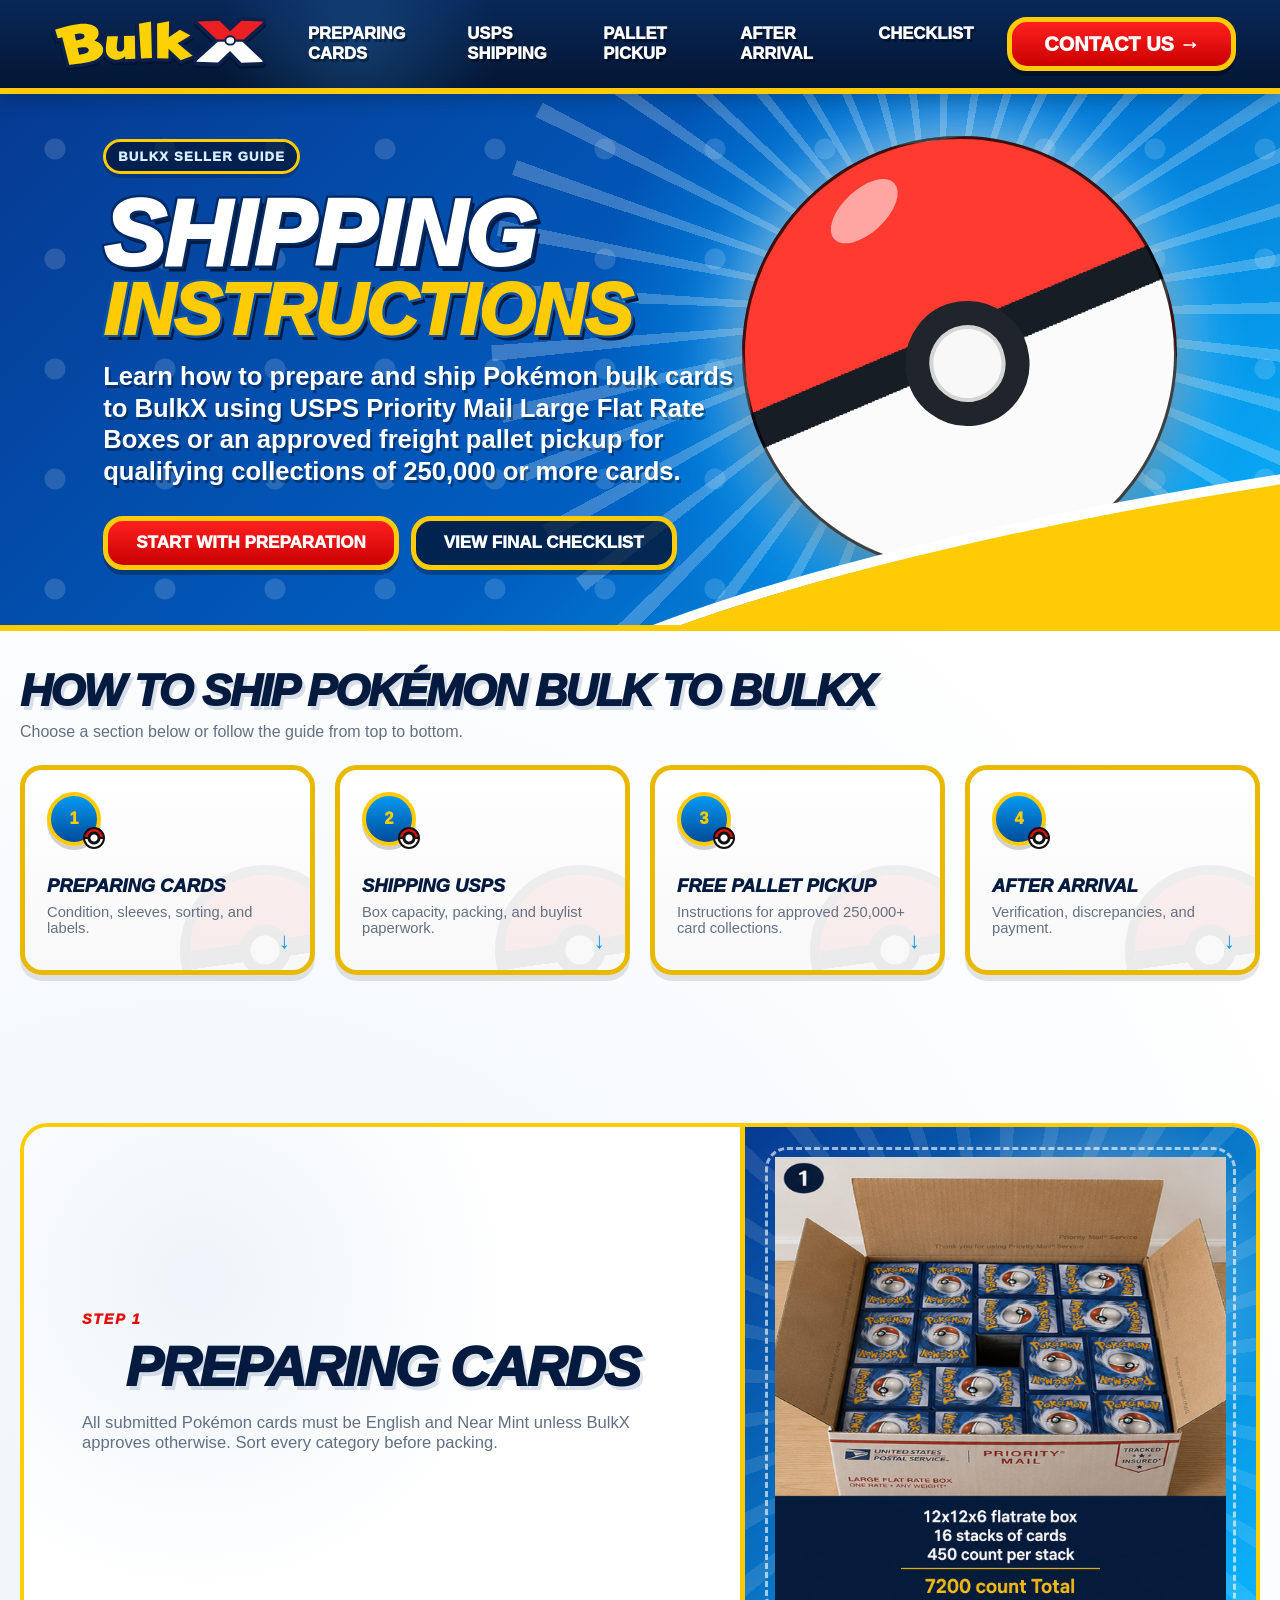
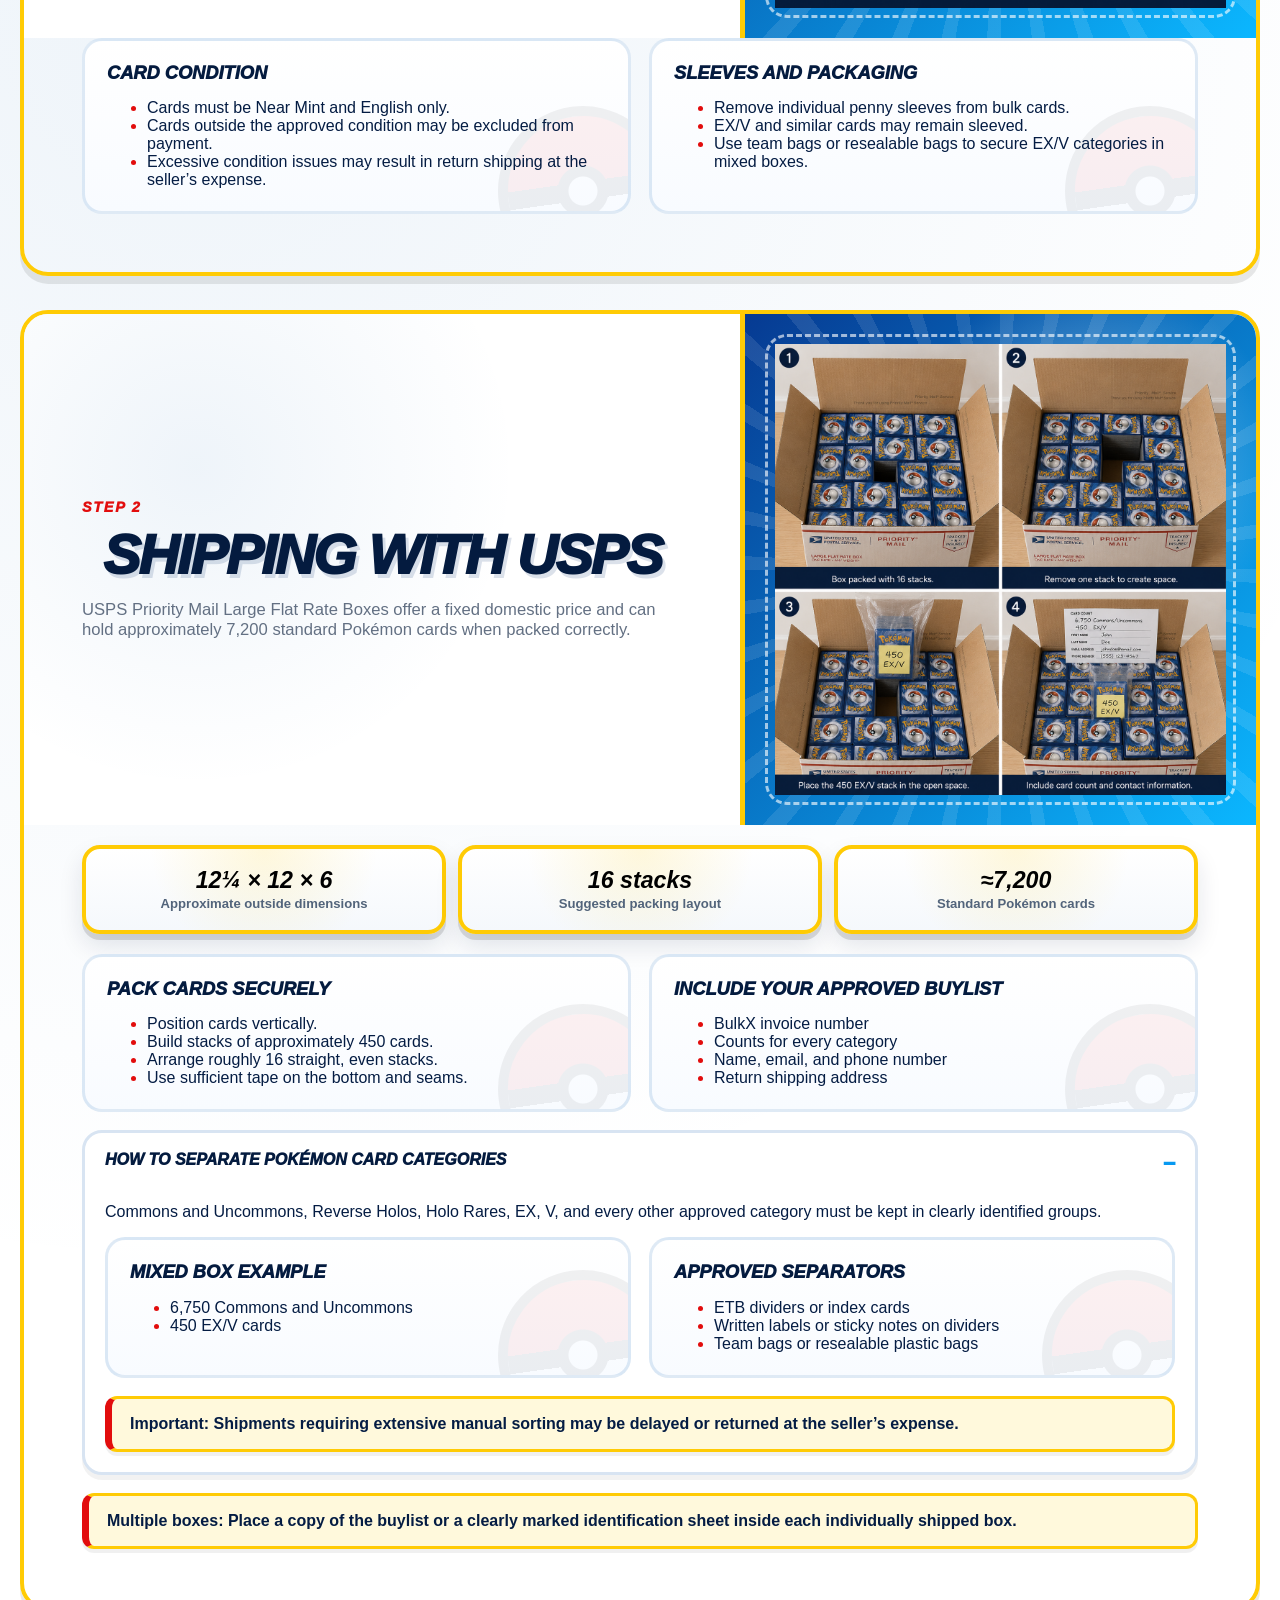
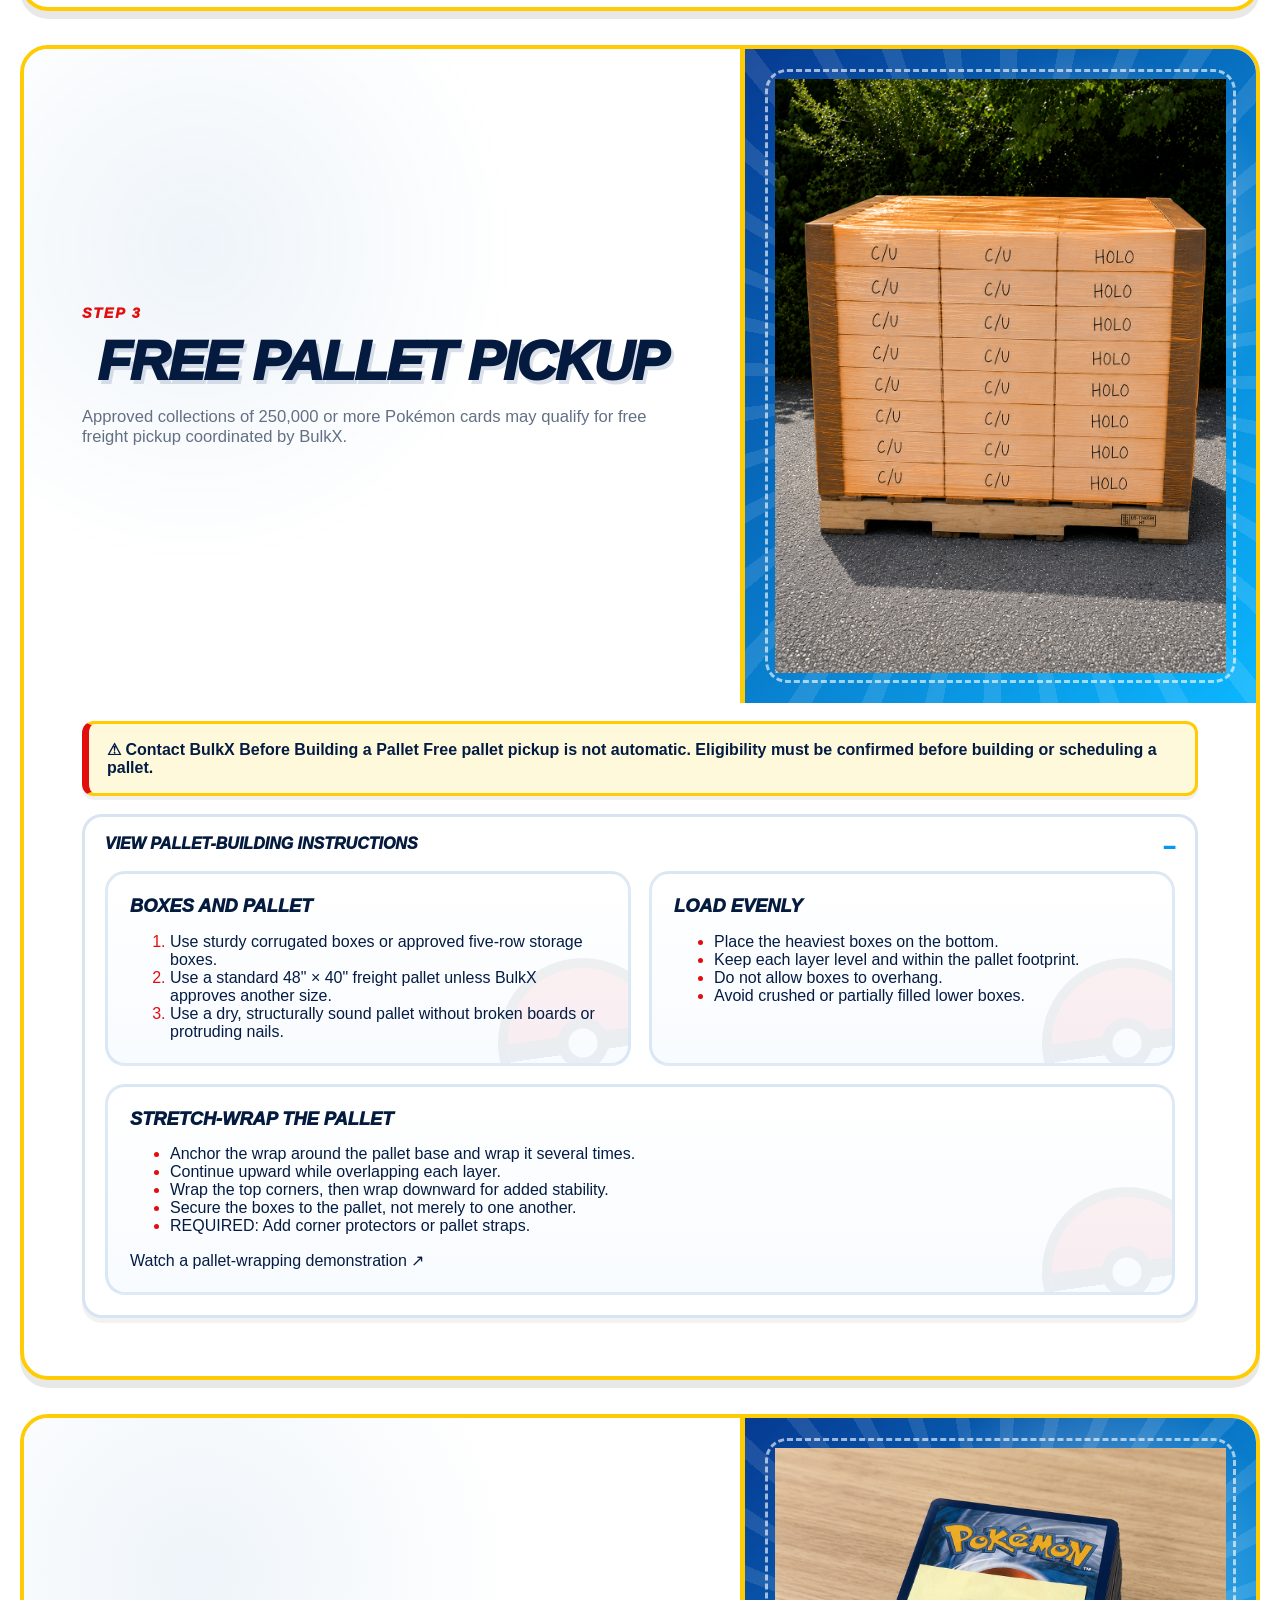
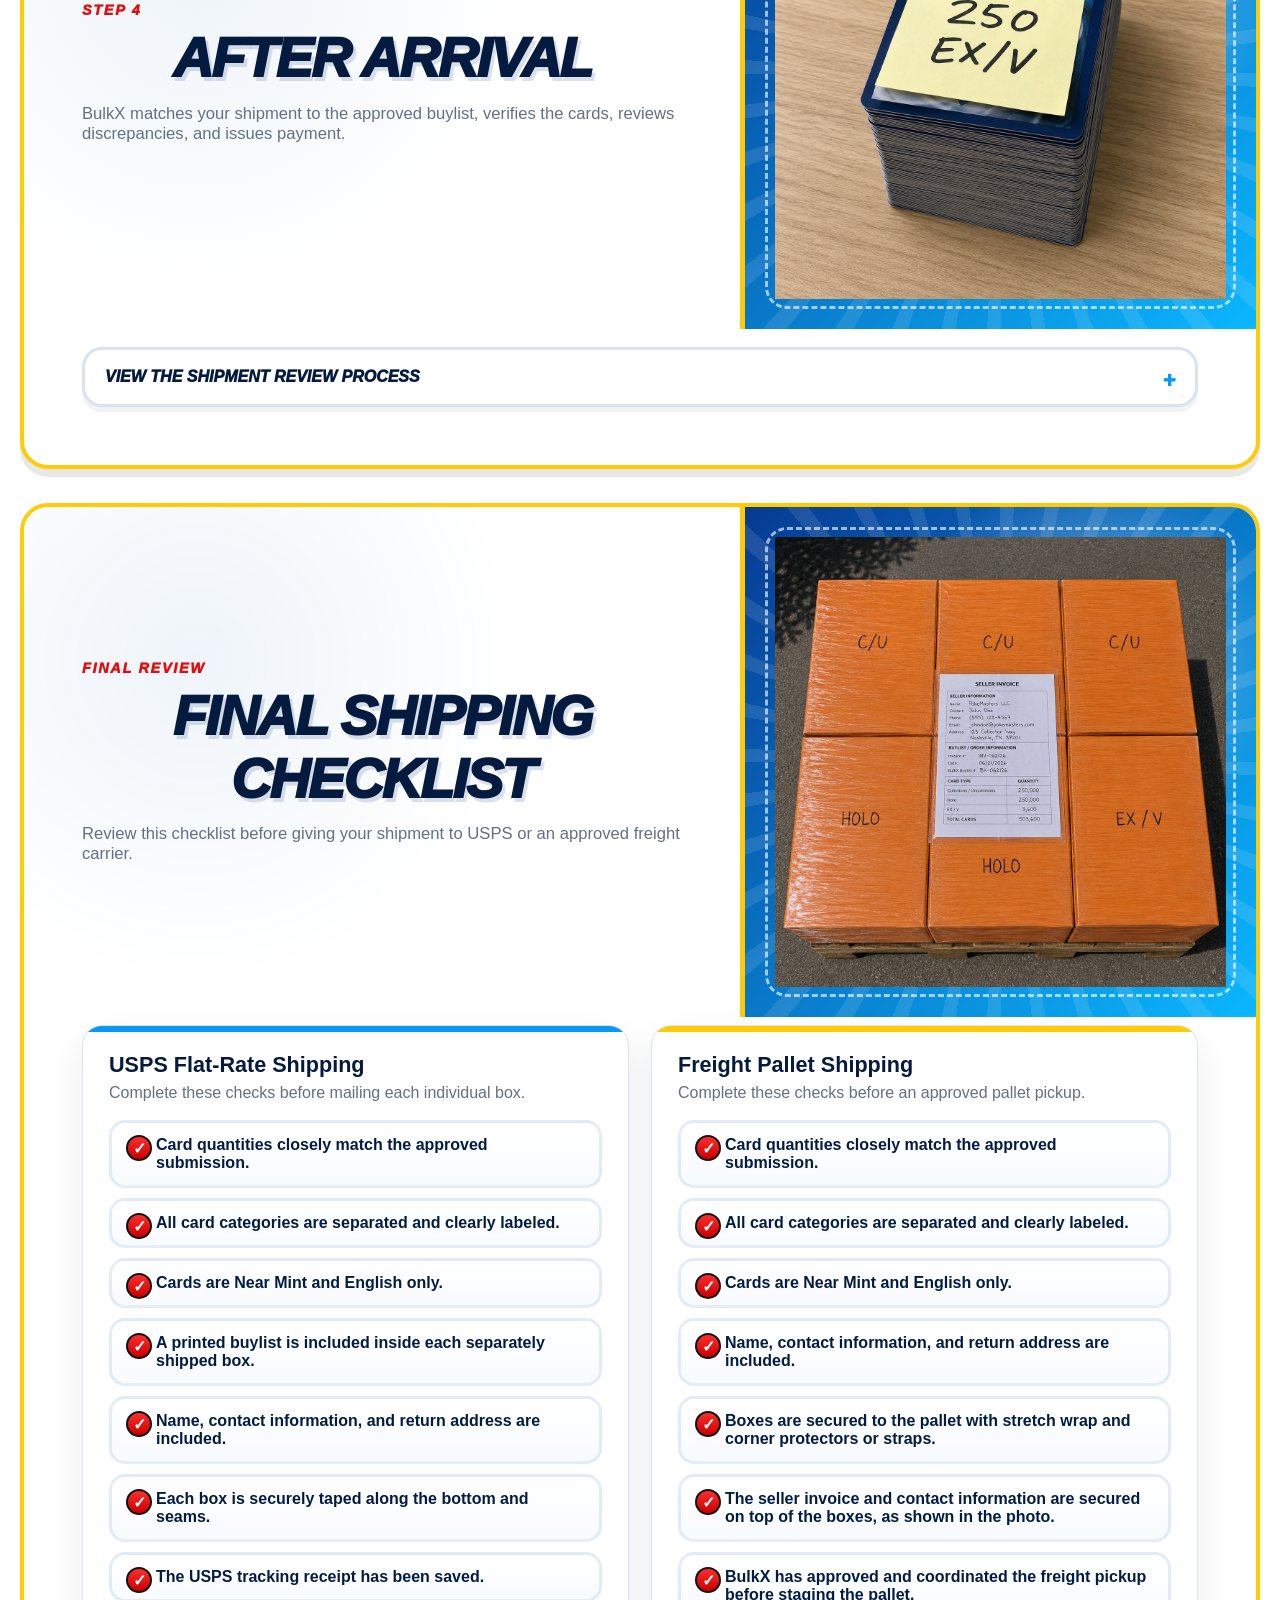
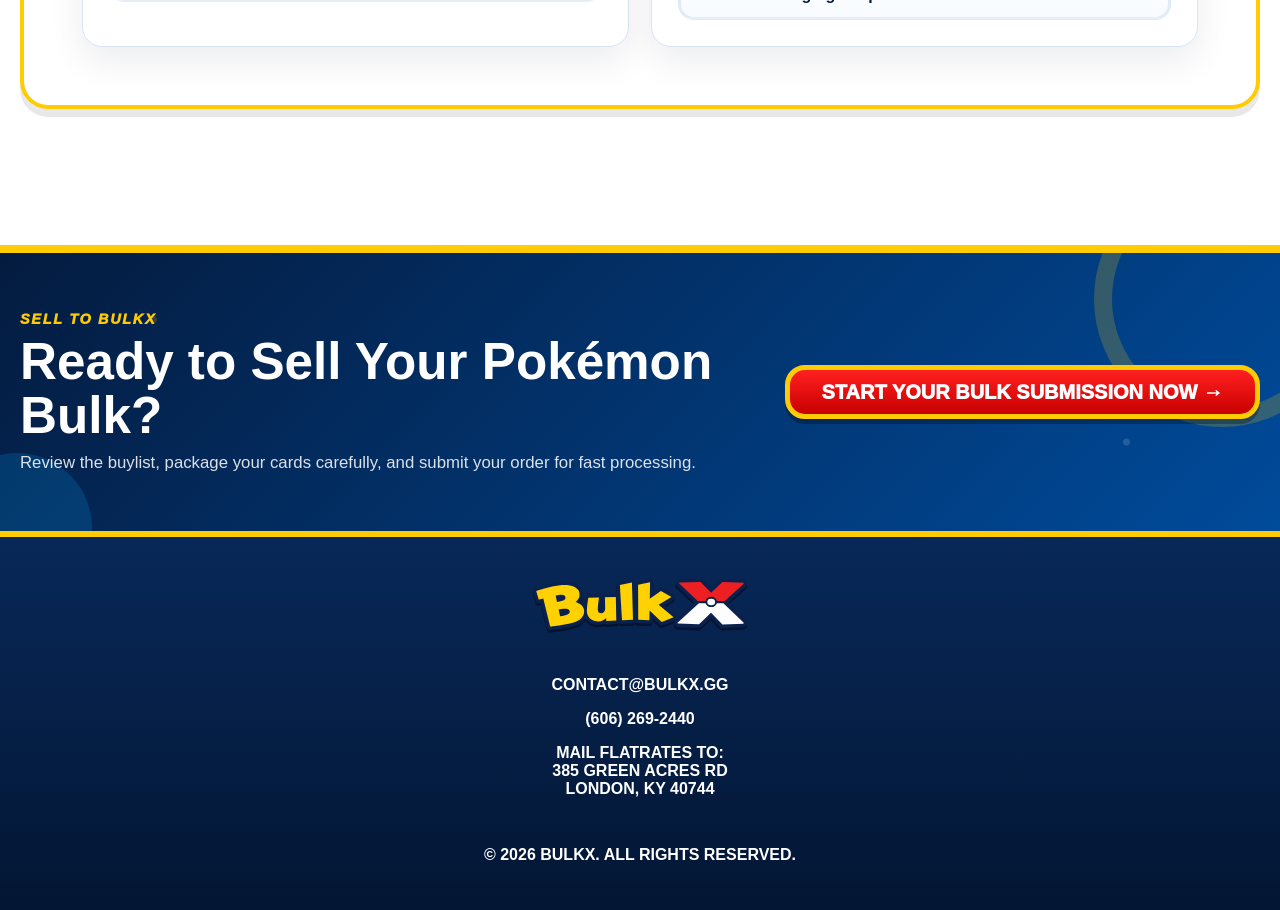
==== shipping-instructions.html @ c18839eb "google ad tag added to head of both index and shipping-instruct" ====
<!doctype html>
<html lang="en">
  <head>
    <!-- =========================================================
       BULKX - Document Setup
       ========================================================= -->
    <meta charset="utf-8" />
    <meta content="width=device-width, initial-scale=1" name="viewport" />
    <link href="https://bulkx.gg/shipping-instructions.html" rel="canonical" />
    <title>
      Shipping Pokémon Cards to BulkX | USPS &amp; Pallet Pickup Guide
    </title>
    <meta
      content="Step-by-step BulkX instructions for preparing, packing, shipping, and palletizing Pokémon bulk cards."
      name="description"
    />
    <meta property="og:type" content="website" />
    <meta property="og:site_name" content="BulkX" />
    <meta property="og:title" content="Shipping Pokémon Cards to BulkX" />
    <meta
      property="og:description"
      content="Learn how to prepare, sort, pack, ship, or palletize Pokémon bulk cards for an approved BulkX submission."
    />
    <meta
      property="og:url"
      content="https://bulkx.gg/shipping-instructions.html"
    />
    <meta
      property="og:image"
      content="https://bulkx.gg/Flatrate-Filled-example.png"
    />

    <meta name="twitter:card" content="summary_large_image" />
    <meta name="twitter:title" content="Shipping Pokémon Cards to BulkX" />
    <meta
      name="twitter:description"
      content="USPS flat-rate and freight pallet instructions for approved BulkX Pokémon bulk submissions."
    />
    <meta
      name="twitter:image"
      content="https://bulkx.gg/Flatrate-Filled-example.png"
    />
    <!-- Favicon files -->
    <link rel="icon" href="favicon.svg" type="image/svg+xml" />
    <link rel="icon" href="favicon.png" type="image/png" />
    <!-- Main stylesheet -->
    <link href="styles.css" rel="stylesheet" />
    <!-- Shipping Instructions stylesheet -->
    <link href="shipping-instructions.css" rel="stylesheet" />
    <!-- Schema -->
    <script type="application/ld+json">
      {
        "@context": "https://schema.org",
        "@graph": [
          {
            "@type": "WebSite",
            "@id": "https://bulkx.gg/#website",
            "url": "https://bulkx.gg/",
            "name": "BulkX",
            "publisher": {
              "@id": "https://bulkx.gg/#organization"
            },
            "inLanguage": "en-US"
          },
          {
            "@type": "Organization",
            "@id": "https://bulkx.gg/#organization",
            "name": "BulkX",
            "url": "https://bulkx.gg/",
            "logo": {
              "@type": "ImageObject",
              "@id": "https://bulkx.gg/#logo",
              "url": "https://bulkx.gg/BulkX-Logo.svg",
              "contentUrl": "https://bulkx.gg/BulkX-Logo.svg",
              "caption": "BulkX"
            },
            "email": "jfrost0021@gmail.com",
            "telephone": "+1-606-269-2440",
            "description": "BulkX purchases Pokémon bulk cards from collectors, game stores, online sellers, distributors, and large private collections.",
            "areaServed": [
              {
                "@type": "Country",
                "name": "United States"
              },
              {
                "@type": "Country",
                "name": "Canada"
              },
              {
                "@type": "Country",
                "name": "Mexico"
              }
            ],
            "knowsAbout": [
              "Pokémon bulk cards",
              "Pokémon card buylists",
              "Shipping Pokémon cards",
              "Pokémon card freight pickup",
              "High-volume Pokémon card purchasing"
            ]
          },
          {
            "@type": "WebPage",
            "@id": "https://bulkx.gg/shipping-instructions.html#webpage",
            "url": "https://bulkx.gg/shipping-instructions.html",
            "name": "Shipping Pokémon Cards to BulkX",
            "headline": "How to Ship Pokémon Bulk Cards to BulkX",
            "description": "Step-by-step BulkX instructions for preparing, sorting, packing, shipping, and palletizing Pokémon bulk cards.",
            "isPartOf": {
              "@id": "https://bulkx.gg/#website"
            },
            "about": {
              "@id": "https://bulkx.gg/#organization"
            },
            "publisher": {
              "@id": "https://bulkx.gg/#organization"
            },
            "mainEntity": {
              "@id": "https://bulkx.gg/shipping-instructions.html#howto"
            },
            "inLanguage": "en-US"
          },
          {
            "@type": "HowTo",
            "@id": "https://bulkx.gg/shipping-instructions.html#howto",
            "url": "https://bulkx.gg/shipping-instructions.html",
            "name": "How to Ship Pokémon Bulk Cards to BulkX",
            "description": "Prepare, separate, package, and ship Pokémon bulk cards to BulkX using USPS or an approved freight pallet pickup.",
            "inLanguage": "en-US",
            "publisher": {
              "@id": "https://bulkx.gg/#organization"
            },
            "supply": [
              {
                "@type": "HowToSupply",
                "name": "Sturdy shipping box or USPS Priority Mail Large Flat Rate Box"
              },
              {
                "@type": "HowToSupply",
                "name": "ETB dividers, index cards, or written category labels"
              },
              {
                "@type": "HowToSupply",
                "name": "Team bags or resealable plastic bags"
              },
              {
                "@type": "HowToSupply",
                "name": "Packing tape"
              },
              {
                "@type": "HowToSupply",
                "name": "Printed approved BulkX buylist"
              }
            ],
            "tool": [
              {
                "@type": "HowToTool",
                "name": "Packing tape dispenser"
              }
            ],
            "step": [
              {
                "@type": "HowToStep",
                "@id": "https://bulkx.gg/shipping-instructions.html#checklist-step",
                "url": "https://bulkx.gg/shipping-instructions.html#checklist",
                "position": 5,
                "name": "Complete the final shipping checklist",
                "text": "Before shipping, confirm that quantities match the approved submission, all card categories are separated and labeled, and cards meet the condition and language requirements. For USPS flat-rate shipping, include a printed buylist and seller contact information inside each box, tape every box securely, and save the tracking receipt. For freight pallet shipping, secure the boxes with stretch wrap and corner protectors or straps, attach the seller invoice and contact information to the top of the shipment, and confirm that BulkX has coordinated the pickup."
              },
              {
                "@type": "HowToStep",
                "@id": "https://bulkx.gg/shipping-instructions.html#usps-step",
                "url": "https://bulkx.gg/shipping-instructions.html#usps",
                "position": 2,
                "name": "Pack and ship standard orders",
                "text": "Pack cards vertically in straight, secure stacks. A USPS Priority Mail Large Flat Rate Box can hold approximately 7,200 standard Pokémon cards when packed correctly. Tape the bottom and seams securely and include the approved buylist, invoice number, category counts, seller name, email, phone number, and return address."
              },
              {
                "@type": "HowToStep",
                "@id": "https://bulkx.gg/shipping-instructions.html#pallet-step",
                "url": "https://bulkx.gg/shipping-instructions.html#pallet",
                "position": 3,
                "name": "Prepare an approved freight pallet",
                "text": "Contact BulkX before preparing a freight shipment. Approved collections of 250,000 or more cards may qualify for free pallet pickup. Use sturdy boxes and a sound 48-inch by 40-inch freight pallet, place heavier boxes on the bottom, avoid overhang, and stretch-wrap the shipment securely to the pallet."
              },
              {
                "@type": "HowToStep",
                "@id": "https://bulkx.gg/shipping-instructions.html#arrival-step",
                "url": "https://bulkx.gg/shipping-instructions.html#arrival",
                "position": 4,
                "name": "Shipment verification and payment",
                "text": "After delivery, BulkX matches the shipment to the approved buylist, inspects the cards, verifies card condition, quantities, and categories, reviews significant discrepancies, and issues payment using the approved payment method."
              }
            ]
          }
        ]
      }
    </script>
    <!-- Google tag (gtag.js) -->
<script async src="https://www.googletagmanager.com/gtag/js?id=AW-18342979331"></script>
<script>
  window.dataLayer = window.dataLayer || [];
  function gtag(){dataLayer.push(arguments);}
  gtag('js', new Date());

  gtag('config', 'AW-18342979331');
</script>
  </head>
  <body class="shipping-page">
    <!-- =========================================================
       Header / Navigation
       ========================================================= -->
    <header class="nav">
      <a aria-label="BulkX Home" class="brand" href="/">
        <img alt="BulkX" class="brand-logo" src="BulkX-Logo.svg" />
      </a>
      <nav aria-label="Shipping navigation" class="nav-links">
        <a href="#preparing"> Preparing Cards </a>
        <a href="#usps"> USPS Shipping </a>
        <a href="#pallet"> Pallet Pickup </a>
        <a href="#arrival"> After Arrival </a>
        <a href="#checklist"> Checklist </a>
      </nav>
      <a class="quote-btn" href="https://bulkx.gg/#quote"> Contact Us → </a>
    </header>
    <main>
      <!-- =========================================================
         Hero Section
         ========================================================= -->
      <section class="hero">
        <!-- Decorative background layers -->
        <div aria-hidden="true" class="hero-pattern"></div>
        <div aria-hidden="true" class="hero-rays"></div>
        <!-- Decorative hero Pokéball -->
        <div aria-hidden="true" class="pokeball">
          <div class="pokeball-button"></div>
          <div class="pokeball-shine"></div>
        </div>
        <div aria-hidden="true" class="yellow-swoosh"></div>
        <!-- Hero copy -->
        <div class="shell">
          <div class="eyebrow">BulkX Seller Guide</div>
          <h1>
            <span class="hero-white"> Shipping </span>
            <span> Instructions </span>
          </h1>
          <p>
            Learn how to prepare and ship Pokémon bulk cards to BulkX using USPS
            Priority Mail Large Flat Rate Boxes or an approved freight pallet
            pickup for qualifying collections of 250,000 or more cards.
          </p>
          <div class="hero-actions">
            <a class="button button-primary" href="#preparing">
              Start with preparation
            </a>
            <a class="button button-secondary" href="#checklist">
              View final checklist
            </a>
          </div>
        </div>
      </section>
      <nav aria-label="Shipping guide sections" class="jump shell">
        <h2>How to Ship Pokémon Bulk to BulkX</h2>
        <p>Choose a section below or follow the guide from top to bottom.</p>
        <div class="jump-grid">
          <a class="jump-card" href="#preparing">
            <span class="jump-number">
              <i> </i>
              1
            </span>
            <h3>Preparing Cards</h3>
            <p>Condition, sleeves, sorting, and labels.</p>
            <span class="jump-arrow"> ↓ </span>
          </a>
          <a class="jump-card" href="#usps">
            <span class="jump-number">
              <i> </i>
              2
            </span>
            <h3>Shipping USPS</h3>
            <p>Box capacity, packing, and buylist paperwork.</p>
            <span class="jump-arrow"> ↓ </span>
          </a>
          <a class="jump-card" href="#pallet">
            <span class="jump-number">
              <i> </i>
              3
            </span>
            <h3>Free Pallet Pickup</h3>
            <p>Instructions for approved 250,000+ card collections.</p>
            <span class="jump-arrow"> ↓ </span>
          </a>
          <a class="jump-card" href="#arrival">
            <span class="jump-number">
              <i> </i>
              4
            </span>
            <h3>After Arrival</h3>
            <p>Verification, discrepancies, and payment.</p>
            <span class="jump-arrow"> ↓ </span>
          </a>
        </div>
      </nav>
      <div class="shell">
        <section class="section" id="preparing">
          <div class="section-head">
            <div class="section-copy">
              <div class="kicker">Step 1</div>
              <h2>Preparing Cards</h2>
              <p class="section-lead">
                All submitted Pokémon cards must be English and Near Mint unless
                BulkX approves otherwise. Sort every category before packing.
              </p>
            </div>
            <div class="photo">
              <img
                alt="Properly Packed Flat-Rate Box. Open USPS Priority Mail Large Flat Rate Box packed with approximately 7,200 Pokémon cards in vertical stacks."
                class="section-photo"
                src="Flatrate-Filled-example.png"
              />
            </div>
          </div>
          <div class="content">
            <div class="content-grid">
              <article class="info-card">
                <h3>Card Condition</h3>
                <ul>
                  <li>Cards must be Near Mint and English only.</li>
                  <li>
                    Cards outside the approved condition may be excluded from
                    payment.
                  </li>
                  <li>
                    Excessive condition issues may result in return shipping at
                    the seller’s expense.
                  </li>
                </ul>
              </article>
              <article class="info-card">
                <h3>Sleeves and Packaging</h3>
                <ul>
                  <li>Remove individual penny sleeves from bulk cards.</li>
                  <li>EX/V and similar cards may remain sleeved.</li>
                  <li>
                    Use team bags or resealable bags to secure EX/V categories
                    in mixed boxes.
                  </li>
                </ul>
              </article>
            </div>
          </div>
        </section>
        <section class="section" id="usps">
          <div class="section-head">
            <div class="section-copy">
              <div class="kicker">Step 2</div>
              <h2>Shipping with USPS</h2>
              <p class="section-lead">
                USPS Priority Mail Large Flat Rate Boxes offer a fixed domestic
                price and can hold approximately 7,200 standard Pokémon cards
                when packed correctly.
              </p>
            </div>
            <div class="photo">
              <img
                alt="Pokémon Commons, Reverse Holos, Holo Rares, and EX/V cards separated and labeled before shipping to BulkX."
                class="section-photo"
                src="flatrate-example-extra-category.png"
              />
            </div>
          </div>
          <div class="content">
            <div class="stat-row">
              <div class="stat">
                <b> 12¼ × 12 × 6 </b>
                <span> Approximate outside dimensions </span>
              </div>
              <div class="stat">
                <b> 16 stacks </b>
                <span> Suggested packing layout </span>
              </div>
              <div class="stat">
                <b> ≈7,200 </b>
                <span> Standard Pokémon cards </span>
              </div>
            </div>
            <div class="content-grid">
              <article class="info-card">
                <h3>Pack Cards Securely</h3>
                <ul>
                  <li>Position cards vertically.</li>
                  <li>Build stacks of approximately 450 cards.</li>
                  <li>Arrange roughly 16 straight, even stacks.</li>
                  <li>Use sufficient tape on the bottom and seams.</li>
                </ul>
              </article>
              <article class="info-card">
                <h3>Include Your Approved Buylist</h3>
                <ul>
                  <li>BulkX invoice number</li>
                  <li>Counts for every category</li>
                  <li>Name, email, and phone number</li>
                  <li>Return shipping address</li>
                </ul>
              </article>
            </div>
            <details open="">
              <summary>How to separate Pokémon card categories</summary>
              <div class="details-body">
                <p>
                  Commons and Uncommons, Reverse Holos, Holo Rares, EX, V, and
                  every other approved category must be kept in clearly
                  identified groups.
                </p>
                <div class="content-grid">
                  <div class="info-card">
                    <h3>Mixed Box Example</h3>
                    <ul>
                      <li>6,750 Commons and Uncommons</li>
                      <li>450 EX/V cards</li>
                    </ul>
                  </div>
                  <div class="info-card">
                    <h3>Approved Separators</h3>
                    <ul>
                      <li>ETB dividers or index cards</li>
                      <li>Written labels or sticky notes on dividers</li>
                      <li>Team bags or resealable plastic bags</li>
                    </ul>
                  </div>
                </div>
                <div class="note">
                  <strong> Important: </strong>
                  Shipments requiring extensive manual sorting may be delayed or
                  returned at the seller’s expense.
                </div>
              </div>
            </details>
            <div class="note">
              <strong> Multiple boxes: </strong>
              Place a copy of the buylist or a clearly marked identification
              sheet inside each individually shipped box.
            </div>
          </div>
        </section>
        <section class="section" id="pallet">
          <div class="section-head">
            <div class="section-copy">
              <div class="kicker">Step 3</div>
              <h2>Free Pallet Pickup</h2>
              <p class="section-lead">
                Approved collections of 250,000 or more Pokémon cards may
                qualify for free freight pickup coordinated by BulkX.
              </p>
            </div>
            <div class="photo">
              <img
                alt="Properly stretch-wrapped freight pallet containing labeled boxes of Pokémon bulk cards for BulkX pickup."
                class="section-photo"
                src="5-row-pallet.png"
              />
            </div>
          </div>
          <div class="content">
            <div class="note">
              <strong> ⚠ Contact BulkX Before Building a Pallet </strong>
              Free pallet pickup is not automatic. Eligibility must be confirmed
              before building or scheduling a pallet.
            </div>
            <details open="">
              <summary>View pallet-building instructions</summary>
              <div class="details-body">
                <div class="content-grid">
                  <article class="info-card">
                    <h3>Boxes and Pallet</h3>
                    <ol>
                      <li>
                        Use sturdy corrugated boxes or approved five-row storage
                        boxes.
                      </li>
                      <li>
                        Use a standard 48" × 40" freight pallet unless BulkX
                        approves another size.
                      </li>
                      <li>
                        Use a dry, structurally sound pallet without broken
                        boards or protruding nails.
                      </li>
                    </ol>
                  </article>
                  <article class="info-card">
                    <h3>Load Evenly</h3>
                    <ul>
                      <li>Place the heaviest boxes on the bottom.</li>
                      <li>
                        Keep each layer level and within the pallet footprint.
                      </li>
                      <li>Do not allow boxes to overhang.</li>
                      <li>Avoid crushed or partially filled lower boxes.</li>
                    </ul>
                  </article>
                </div>
                <article class="info-card spaced-card">
                  <h3>Stretch-Wrap the Pallet</h3>
                  <ul>
                    <li>
                      Anchor the wrap around the pallet base and wrap it several
                      times.
                    </li>
                    <li>Continue upward while overlapping each layer.</li>
                    <li>
                      Wrap the top corners, then wrap downward for added
                      stability.
                    </li>
                    <li>
                      Secure the boxes to the pallet, not merely to one another.
                    </li>
                    <li>REQUIRED: Add corner protectors or pallet straps.</li>
                  </ul>
                  <p>
                    <a
                      href="https://www.youtube.com/watch?v=uu9Hz1aPxF8"
                      rel="noopener"
                      target="_blank"
                    >
                      Watch a pallet-wrapping demonstration ↗
                    </a>
                  </p>
                </article>
              </div>
            </details>
          </div>
        </section>
        <section class="section" id="arrival">
          <div class="section-head">
            <div class="section-copy">
              <div class="kicker">Step 4</div>
              <h2>After Arrival</h2>
              <p class="section-lead">
                BulkX matches your shipment to the approved buylist, verifies
                the cards, reviews discrepancies, and issues payment.
              </p>
            </div>
            <div class="photo">
              <img
                alt="BulkX inspecting and verifying a shipment of sorted Pokémon bulk cards before payment."
                class="section-photo"
                src="Pokemon-Bulk-Stack.png"
              />
            </div>
          </div>
          <div class="content">
            <details>
              <summary>View the Shipment Review Process</summary>

              <div class="details-body">
                <ol class="checklist">
                  <li>BulkX confirms that the shipment was delivered.</li>
                  <li>
                    The package is matched to the seller’s approved buylist.
                  </li>
                  <li>The shipment is opened and inspected.</li>
                  <li>
                    Card conditions, quantities, and categories are verified.
                  </li>
                  <li>
                    The verified submission is compared with the approved
                    buylist.
                  </li>
                  <li>Any significant discrepancies are reviewed.</li>
                  <li>
                    Payment is issued using the seller’s approved payment
                    method.
                  </li>
                </ol>

                <div class="note">
                  Processing time may vary based on shipment size, card
                  organization, and the number of submissions being reviewed.
                </div>
              </div>
            </details>
          </div>
        </section>
        <section class="section" id="checklist">
          <div class="section-head">
            <div class="section-copy">
              <div class="kicker">Final Review</div>
              <h2>Final Shipping Checklist</h2>
              <p class="section-lead">
                Review this checklist before giving your shipment to USPS or an
                approved freight carrier.
              </p>
            </div>
            <div class="photo">
              <img
                alt="Securely wrapped shipping box prepared for a Pokémon bulk shipment to BulkX with invoice attached."
                class="section-photo"
                src="top-5-row-pallet.png"
              />
            </div>
          </div>
          <div class="content">
            <div class="shipping-checklist-groups">
              <article class="shipping-checklist-card flat-rate">
                <h3>USPS Flat-Rate Shipping</h3>
                <p>Complete these checks before mailing each individual box.</p>
                <ul class="checklist">
                  <li>
                    Card quantities closely match the approved submission.
                  </li>
                  <li>
                    All card categories are separated and clearly labeled.
                  </li>
                  <li>Cards are Near Mint and English only.</li>
                  <li>
                    A printed buylist is included inside each separately shipped
                    box.
                  </li>
                  <li>
                    Name, contact information, and return address are included.
                  </li>
                  <li>
                    Each box is securely taped along the bottom and seams.
                  </li>
                  <li>The USPS tracking receipt has been saved.</li>
                </ul>
              </article>
              <article class="shipping-checklist-card pallet">
                <h3>Freight Pallet Shipping</h3>
                <p>Complete these checks before an approved pallet pickup.</p>
                <ul class="checklist">
                  <li>
                    Card quantities closely match the approved submission.
                  </li>
                  <li>
                    All card categories are separated and clearly labeled.
                  </li>
                  <li>Cards are Near Mint and English only.</li>
                  <li>
                    Name, contact information, and return address are included.
                  </li>
                  <li>
                    Boxes are secured to the pallet with stretch wrap and corner
                    protectors or straps.
                  </li>
                  <li>
                    The seller invoice and contact information are secured on
                    top of the boxes, as shown in the photo.
                  </li>
                  <li>
                    BulkX has approved and coordinated the freight pickup before
                    staging the pallet.
                  </li>
                </ul>
              </article>
            </div>
          </div>
        </section>
      </div>
      <!-- =========================================================
         Submission Call to Action
         ========================================================= -->
      <section
        aria-labelledby="submission-cta-title"
        class="submission-cta-wrap"
      >
        <div class="submission-cta shell">
          <div class="submission-cta-copy">
            <div class="kicker">Sell to BulkX</div>
            <h2 id="submission-cta-title">Ready to Sell Your Pokémon Bulk?</h2>
            <p>
              Review the buylist, package your cards carefully, and submit your
              order for fast processing.
            </p>
          </div>
          <a class="quote-btn" href="https://bulkx.gg/#quote">
            Start Your Bulk Submission Now →
          </a>
        </div>
      </section>
    </main>
    <!-- =========================================================
             Footer
             ========================================================= -->
        <footer>
          <a class="brand" href="/" aria-label="BulkX Home">
            <img
              src="BulkX-Logo.svg"
              alt="BulkX"
              class="brand-logo"
            >
          </a>

          <div class="footer-contact">
            <p>
              <a href="mailto:contact@bulkx.gg">contact@bulkx.gg</a>
            </p>

            <p>
              <a href="tel:+16062692440">(606) 269-2440</a>
            </p>

            <p>
              Mail Flatrates To:<br>
              385 Green Acres Rd<br>
              London, KY 40744
            </p>
          </div>

          <p>© 2026 BulkX. All rights reserved.</p>
        </footer>
  </body>
</html>
---- styles.css ----
:root {
  /* Brand palette */
  --navy: #041b3f;
  --navy-dark: #020b1e;
  --blue: #0799f1;
  --deep-blue: #004b9b;
  --yellow: #ffcb05;
  --red: #e20d0d;
  --white: #ffffff;

  /* Text and UI colors */
  --ink: #041c43;
  --muted: #637083;
  --card-border: #e8b900;

  /* Typography */
  --font: Arial, Helvetica, sans-serif;
}

/* =========================
Base / Reset
========================= */

* {
  box-sizing: border-box;
}

html {
  scroll-behavior: smooth;
}

body {
  margin: 0;
  font-family: var(--font);
  color: var(--ink);
  background:
  radial-gradient(circle at 15% 22%, rgba(42,117,187,.08), transparent 22%),
  #ffffff;
}

a {
  color: inherit;
  text-decoration: none;
}

/* =========================
Reusable Buttons
========================= */

.quote-btn,
.outline-btn {
  display: inline-flex;
  align-items: center;
  justify-content: center;
  min-height: 54px;
  padding: 0 32px;
  border-radius: 20px;
  text-transform: uppercase;
  font-weight: 950;
  font-size: 20px;
  color: white;
  border: 5px solid var(--yellow);
  box-shadow: 0 5px 0 rgba(0,0,0,.28);
}

.quote-btn {
  background: linear-gradient(180deg, #ff2020, #c90000);
}

.outline-btn {
  background: rgba(2,14,38,.7);
}

/* =========================
Header / Navigation
========================= */

.nav {
  position: sticky;
  top: 0;
  z-index: 50;
  min-height: 94px;
  display: flex;
  align-items: center;
  gap: 34px;
  padding: 0 3.4vw;
  color: white;
  background:
  radial-gradient(circle at 28% 50%, rgba(42,117,187,.35), transparent 15%),
  linear-gradient(180deg, #082859, #031633);
  border-bottom: 6px solid var(--yellow);
  box-shadow: 0 4px 18px rgba(0,0,0,.22);
}

.brand {
  display: inline-flex;
  align-items: center;
  flex-shrink: 0;
  text-decoration: none;
}

.brand-logo {
  display: block;
  width: clamp(175px, 18vw, 245px);
  height: auto;
}

.nav-links {
  flex: 1;
  display: flex;
  justify-content: center;
  gap: clamp(20px, 3.2vw, 54px);
  text-transform: uppercase;
  font-weight: 950;
  font-size: clamp(13px, 1.3vw, 19px);
}

.nav-links a {
  text-shadow: 2px 3px 0 rgba(0,0,0,.35);
}

/* =========================
Hero Section
========================= */

.hero {
  position: relative;
  min-height: 460px;
  overflow: hidden;
  display: flex;
  align-items: center;
  padding: 45px 6.5vw 55px;
  color: white;
  background:
  radial-gradient(circle at 74% 48%, rgba(255,255,255,.75), rgba(0,168,255,.55) 18%, transparent 36%),
  linear-gradient(135deg, #063a92 0%, #005ec1 54%, #0bb7ff 100%);
  border-bottom: 6px solid var(--yellow);
}

.hero-pattern {
  position: absolute;
  inset: 0;
  opacity: .16;
  background-image:
  radial-gradient(circle, rgba(255,255,255,.9) 0 10px, transparent 11px),
  linear-gradient(rgba(255,255,255,.18) 1px, transparent 1px);
  background-size: 110px 110px, 100% 100%;
}

.hero-rays {
  position: absolute;
  width: 900px;
  height: 900px;
  right: -110px;
  top: -230px;
  opacity: .28;
  background:
  repeating-conic-gradient(from 0deg, rgba(255,255,255,.8) 0deg 2deg, transparent 2deg 8deg);
  border-radius: 50%;
}

.hero-content {
  position: relative;
  z-index: 4;
  max-width: 760px;
}

.hero-logo {
  margin: 0;
  display: flex;
  align-items: center;
}

.hero-logo-img {
  display: block;
  width: min(680px, 92vw);
  height: auto;
}

.hero h2 {
  margin: 25px 0 10px;
  color: var(--yellow);
  text-transform: uppercase;
  font-size: clamp(31px, 4vw, 50px);
  font-style: italic;
  line-height: .95;
  font-weight: 950;
  text-shadow: 4px 5px 0 rgba(0,0,0,.45);
}

.hero p {
  margin: 0;
  max-width: 620px;
  font-size: clamp(20px, 2.1vw, 29px);
  line-height: 1.2;
  font-weight: 850;
  text-shadow: 2px 3px 0 rgba(0,0,0,.35);
}

.hero-actions {
  margin-top: 26px;
  display: flex;
  gap: 28px;
  flex-wrap: wrap;
}

/* Hero Poké Ball decoration */
.pokeball {
  position: absolute;
  z-index: 2;
  width: clamp(300px, 34vw, 520px);
  aspect-ratio: 1;
  right: 8vw;
  top: 42px;
  border-radius: 50%;
  background:
  linear-gradient(155deg, rgba(255,255,255,.9) 0 8%, transparent 9%),
  linear-gradient(165deg, #ff3a31 0 45%, #171d24 45% 52%, #fbfbfb 52% 100%);
  border: 3px solid rgba(0,0,0,.75);
  box-shadow:
  0 20px 45px rgba(0,0,0,.28),
  0 0 70px rgba(255,255,255,.75);
  transform: rotate(-8deg);
}

.pokeball::after {
  display: none;
}

.pokeball-band {
  width: 102%;
  left: -1%;
  height: 13%;
  border-radius: 40px;
}

.pokeball-button {
  position: absolute;
  width: 29%;
  aspect-ratio: 1;
  top: 38%;
  left: 37%;
  border-radius: 50%;
  background: #f8f8f8;
  border: 24px solid #20252b;
  box-shadow: inset 0 0 0 4px #d5d5d5;
}

.pokeball-shine {
  position: absolute;
  width: 19%;
  height: 10%;
  left: 23%;
  top: 9%;
  border-radius: 50%;
  background: rgba(255,255,255,.55);
  transform: rotate(-35deg);
}

.yellow-swoosh {
  position: absolute;
  z-index: 3;
  right: -8vw;
  bottom: -58px;
  width: 70vw;
  height: 150px;
  background: var(--yellow);
  border-radius: 100% 0 0 0;
  transform: rotate(-8deg);
  box-shadow: 0 -10px 0 white;
}

/* =========================
Shared Section Titles
========================= */

.section-title {
  display: flex;
  justify-content: center;
  align-items: center;
  gap: 18px;
  margin-bottom: 14px;
}

.section-ball {
  width: 42px;
  height: 42px;
  object-fit: contain;
  flex-shrink: 0;
}

.section-title span {
  color: var(--yellow);
  font-size: 42px;
  font-weight: 950;
}

.section-title h3,
.payments h3,
.quote h3 {
  margin: 0;
  color: var(--ink);
  text-transform: uppercase;
  font-size: clamp(34px, 4.5vw, 58px);
  line-height: 1;
  font-style: italic;
  font-weight: 950;
  letter-spacing: -1px;
  text-shadow: 3px 4px 0 rgba(0,45,105,.18);
}

/* =========================
Buylist Section
========================= */

.buylist {
  position: relative;
  z-index: 5;
  padding: 22px 4vw 12px;
  background: white;
}

.buy-grid {
  display: grid;
  grid-template-columns: repeat(4, 1fr);
  gap: 20px;
  max-width: 1460px;
  margin: 0 auto;
}

.buy-card {
  position: relative;
  min-height: 210px;
  display: grid;
  grid-template-columns: 44% 56%;
  align-items: center;
  padding: 20px 22px;
  overflow: hidden;
  border: 5px solid var(--card-border);
  border-radius: 22px;
  background: linear-gradient(180deg, #ffffff 0%, #f8f8f8 100%);
  box-shadow: 0 6px 0 rgba(0,0,0,.10);
}

/* Faint Poké Ball watermark on each buylist card */
.buy-card::after {
  content: "";
  position: absolute;
  width: 175px;
  height: 175px;
  right: -22px;
  bottom: -62px;
  border-radius: 50%;
  opacity: .075;
  background:
  radial-gradient(circle at 50% 50%,
  #fff 0 16px,
  #111 17px 28px,
  transparent 29px
  ),
  linear-gradient(to bottom,
  #e20d0d 0 44%,
  #111 44% 56%,
  #fff 56% 100%
  );
  border: 11px solid #111;
  transform: rotate(-8deg);
  z-index: 0;
}

.buy-icon {
  position: relative;
  z-index: 1;
  display: grid;
  place-items: center;
}

.buy-icon svg {
  width: 126px;
  max-width: 100%;
  filter: drop-shadow(0 6px 0 rgba(0,0,0,.18));
}

.buy-copy {
  position: relative;
  z-index: 1;
  text-transform: uppercase;
  text-align: center;
  min-width: 0;
  overflow-wrap: anywhere;
}

.buy-copy h4 {
  margin: 0 0 18px;
  font-size: clamp(15px, 1.25vw, 21px);
  font-style: italic;
  font-weight: 950;
}

.buy-copy strong {
  display: block;
  font-size: clamp(34px, 3.3vw, 50px);
  line-height: .9;
  font-weight: 950;
  white-space: nowrap;
}

.buy-copy p {
  margin: 8px 0 0;
  font-size: 19px;
  font-weight: 950;
  font-style: italic;
}

/* Buylist icon colors */
.purple {
  color: #5a168f;
}

.purple svg polygon {
  fill: #55148e;
  stroke: #1c0635;
  stroke-width: 5;
}

.purple svg circle:first-of-type {
  fill: white;
}

.purple svg circle:last-of-type {
  fill: #55148e;
}

.blue {
  color: #004a93;
}

.blue svg path:first-child {
  fill: #063f75;
}

.blue svg .spark {
  fill: white;
}

.black {
  color: #111;
}

.black svg circle {
  fill: #101014;
}

.black svg .gold {
  fill: var(--yellow);
}

.red {
  color: #d00000;
}

.red svg path,
.red svg rect {
  fill: #e20d0d;
}

.rate-note {
  margin: 16px 0 8px;
  text-align: center;
  text-transform: uppercase;
  color: var(--ink);
  font-size: 18px;
  font-style: italic;
  font-weight: 950;
}

.rate-note span {
  color: var(--red);
  -webkit-text-stroke: 2px #111;
  margin-right: 8px;
}

/* =========================
Bulk Calculator
========================= */

.bulk-calculator {
  position: relative;
  overflow: hidden;
  max-width: 950px;
  margin: 42px auto 10px;
  padding: 34px 38px;
  text-align: center;
  border: 4px solid var(--yellow);
  border-radius: 28px;
  background: linear-gradient(180deg,#fff,#f8fbff);
  box-shadow: 0 8px 0 rgba(0,0,0,.08);
}

.bulk-calculator h4 {
  margin: 0 0 30px;
  font-size: 42px;
  font-weight: 950;
  font-style: italic;
  text-transform: uppercase;
  letter-spacing: -.5px;
  color: var(--ink);
}

.calc-grid {
  display: grid;
  grid-template-columns: repeat(2, minmax(0, 1fr));
  gap: 22px;
  max-width: 760px;
  margin: 0 auto;
}

.calc-field {
  display: flex;
  flex-direction: column;
  gap: 8px;
  text-align: left;
}

.calc-field label {
  font-size: 17px;
  font-weight: 900;
  font-style: italic;
  text-transform: uppercase;
  color: var(--ink);
  padding-left: 6px;
}

.calc-grid input {
  width: 100%;
  height: 62px;
  padding: 0 18px;
  border: 3px solid #dbe5f5;
  border-radius: 18px;
  font-size: 20px;
  font-weight: 800;
  background: #fff;
  transition: .2s;
}

.calc-grid input::placeholder {
  color: #6e6e6e;
  font-weight: 700;
}

.calc-grid input:focus {
  border-color: #2a75bb;
  outline: none;
  box-shadow: 0 0 0 4px rgba(42,117,187,.12);
}

.calc-total {
  margin: 42px auto 14px;
  padding-top: 26px;
  width: min(560px, 100%);
  border-top: 2px solid rgba(42,117,187,.10);
  font-size: 22px;
  font-weight: 800;
  text-transform: uppercase;
  color: var(--ink);
}

.calc-total span {
  display: block;
  margin-top: 10px;
  font-size: 68px;
  line-height: .95;
  font-weight: 950;
  letter-spacing: -2px;
  color: var(--red);
  text-shadow: 0 3px 0 rgba(0,0,0,.08);
}

.bulk-calculator .quote-btn {
  width: auto;
  min-width: 260px;
}
/* =========================
Free Pallet Pickup
========================= */
.pallet-pickup {
  position: relative;
  z-index: 8;
  padding: 28px 4vw 20px;
  background:
  radial-gradient(circle at 15% 30%, rgba(7,153,241,.08), transparent 24%),
  #ffffff;
}

.pallet-card {
  position: relative;
  max-width: 1460px;
  min-height: 260px;
  margin: 0 auto;
  display: grid;
  grid-template-columns: minmax(210px, .8fr) minmax(420px, 1.65fr) minmax(235px, .8fr);
  align-items: center;
  gap: clamp(22px, 3vw, 48px);
  padding: 28px clamp(24px, 3.5vw, 54px);
  overflow: hidden;
  color: white;
  border: 6px solid var(--yellow);
  border-radius: 32px;
  background:
  radial-gradient(circle at 82% 50%, rgba(255,255,255,.13), transparent 25%),
  linear-gradient(135deg, #ed1717 0%, #c90000 55%, #a90000 100%);
  box-shadow:
  0 9px 0 rgba(2,11,30,.18),
  0 18px 38px rgba(4,27,63,.18);
}

.pallet-card::before {
  content: "";
  position: absolute;
  width: 360px;
  height: 360px;
  right: -115px;
  top: -155px;
  border-radius: 50%;
  opacity: .1;
  background:
  radial-gradient(circle at center, #fff 0 30px, #111 31px 53px, transparent 54px),
  linear-gradient(to bottom, #fff 0 44%, #111 44% 56%, transparent 56%);
  border: 22px solid #fff;
  transform: rotate(-12deg);
}

.pallet-art,
.pallet-copy,
.pallet-action {
  position: relative;
  z-index: 1;
}

.pallet-art {
  display: grid;
  place-items: center;
}

.pallet-truck {
  width: min(250px, 100%);
  overflow: visible;
  filter: drop-shadow(0 8px 0 rgba(0,0,0,.2));
}

.truck-speed,
.truck-box,
.truck-cab,
.truck-line {
  fill: none;
  stroke: white;
  stroke-width: 11;
  stroke-linecap: round;
  stroke-linejoin: round;
}

.truck-window {
  fill: var(--yellow);
  stroke: white;
  stroke-width: 7;
  stroke-linejoin: round;
}

.truck-wheel {
  fill: var(--navy);
  stroke: white;
  stroke-width: 8;
}

.truck-hub {
  fill: var(--yellow);
}

.truck-ball {
  fill: white;
  stroke: var(--navy);
  stroke-width: 7;
}

.truck-ball-line {
  stroke: var(--navy);
  stroke-width: 7;
}

.truck-ball-button {
  fill: var(--yellow);
  stroke: var(--navy);
  stroke-width: 5;
}

.pallet-eyebrow {
  margin: 0 0 8px;
  color: var(--yellow);
  text-transform: uppercase;
  letter-spacing: 1.5px;
  font-size: 15px;
  font-weight: 950;
}

.pallet-copy h2 {
  margin: 0;
  text-transform: uppercase;
  font-style: italic;
  line-height: .92;
  letter-spacing: -1.5px;
  text-shadow: 4px 5px 0 rgba(0,0,0,.25);
}

.pallet-copy h2 span {
  display: block;
  font-size: clamp(39px, 4.3vw, 67px);
  font-weight: 950;
}

.pallet-copy h2 strong {
  display: block;
  margin-top: 8px;
  color: var(--yellow);
  font-size: clamp(25px, 2.6vw, 40px);
  font-weight: 950;
}

.pallet-lead {
  max-width: 760px;
  margin: 16px 0 15px;
  font-size: clamp(17px, 1.45vw, 22px);
  line-height: 1.35;
  font-weight: 750;
}

.pallet-benefits {
  list-style: none;
  display: flex;
  flex-wrap: wrap;
  gap: 10px 20px;
  margin: 0;
  padding: 0;
}

.pallet-benefits li {
  position: relative;
  padding-left: 25px;
  font-weight: 900;
  font-size: 15px;
}

.pallet-benefits li::before {
  content: "✓";
  position: absolute;
  left: 0;
  top: -1px;
  width: 18px;
  height: 18px;
  display: grid;
  place-items: center;
  color: var(--navy);
  background: var(--yellow);
  border-radius: 50%;
  font-size: 13px;
  font-weight: 950;
}

.pallet-action {
  display: grid;
  justify-items: center;
  gap: 14px;
  text-align: center;
}

.pallet-badge {
  width: 118px;
  aspect-ratio: 1;
  display: grid;
  place-content: center;
  color: var(--navy);
  border: 7px solid white;
  border-radius: 50%;
  background: var(--yellow);
  box-shadow: 0 7px 0 rgba(0,0,0,.22);
  transform: rotate(4deg);
}

.pallet-badge span {
  display: block;
  font-size: 34px;
  line-height: .8;
  font-weight: 950;
}

.pallet-badge small {
  margin-top: 7px;
  text-transform: uppercase;
  font-size: 14px;
  font-weight: 950;
}

.pallet-button {
  width: 100%;
  min-height: 52px;
  padding-inline: 20px;
  color: var(--navy);
  background: linear-gradient(180deg, #ffe06b, var(--yellow));
  border-color: white;
  font-size: 16px;
  box-shadow: 0 5px 0 rgba(0,0,0,.25);
}

.pallet-action > p {
  margin: 0;
  max-width: 260px;
  font-size: 12px;
  line-height: 1.35;
  font-weight: 700;
  opacity: .88;
}

@media (max-width: 1050px) {
  .pallet-card {
    grid-template-columns: 180px 1fr;
  }

.pallet-action {
  grid-column: 1 / -1;
  grid-template-columns: auto minmax(260px, 420px);
  justify-content: center;
  align-items: center;
}

.pallet-action > p {
  grid-column: 1 / -1;
  max-width: 620px;
}

.pallet-badge {
  width: 92px;
}

.pallet-badge span {
  font-size: 27px;
}
}

@media (max-width: 650px) {
  .pallet-pickup {
    padding: 18px 14px 12px;
  }

.pallet-card {
  grid-template-columns: 1fr;
  gap: 18px;
  padding: 24px 20px 26px;
  text-align: center;
  border-radius: 26px;
}

.pallet-art {
  display: none;
}

.pallet-copy h2 span {
  font-size: clamp(36px, 11vw, 51px);
}

.pallet-copy h2 strong {
  font-size: clamp(24px, 7.5vw, 33px);
}

.pallet-lead {
  margin-inline: auto;
  font-size: 17px;
}

.pallet-benefits {
  display: grid;
  justify-content: center;
  text-align: left;
}

.pallet-action {
  grid-column: auto;
  grid-template-columns: 1fr;
  width: 100%;
}

.pallet-badge {
  display: none;
}

.pallet-button {
  width: 100%;
}
}

/* =========================
Submission Guidelines
========================= */

.guidelines {
  max-width: 950px;
  margin: 34px auto 18px;
  padding: 30px 34px;
  border-radius: 28px;
  background: linear-gradient(180deg, #ffffff, #f8fbff);
  border: 4px solid var(--yellow);
  box-shadow: 0 8px 0 rgba(0,0,0,.08);
}

.guidelines h3 {
  margin: 0 0 22px;
  text-align: center;
  color: var(--ink);
  text-transform: uppercase;
  font-size: clamp(30px, 3.5vw, 44px);
  line-height: 1;
  font-style: italic;
  font-weight: 950;
  letter-spacing: -1px;
  text-shadow: 3px 4px 0 rgba(0,45,105,.12);
}

.guideline-list {
  list-style: none;
  margin: 0 auto;
  padding: 0;
  display: grid;
  grid-template-columns: repeat(2, 1fr);
  gap: 18px 34px;
  max-width: 920px;
}

.guideline-list li {
  position: relative;
  display: grid;
  grid-template-columns: 24px max-content 1fr;
  align-items: center;
  column-gap: 8px;

  min-height: 58px;
  padding: 14px 18px;

  background: rgba(255,255,255,.72);
  border: 2px solid rgba(42,117,187,.08);
  border-radius: 18px;

  color: var(--ink);
  font-size: 17px;
  line-height: 1.35;
  font-weight: 700;
}

/* Tiny CSS-only Poké Ball bullet */
.guideline-list li::before {
  content: "";
  position: static;
  width: 18px;
  height: 18px;
  border-radius: 50%;
  background:
  radial-gradient(circle at center, #fff 0 3px, #111 4px 6px, transparent 7px),
  linear-gradient(to bottom, #e20d0d 0 45%, #111 45% 55%, #fff 55% 100%);
  border: 2px solid #111;
  box-shadow: 0 2px 0 rgba(0,0,0,.15);
}

.guideline-list strong {
  color: var(--red);
  font-weight: 950;
  white-space: nowrap;
}
/* =========================
Pallet Pickup Reminder
========================= */

.pallet-reminder {
  margin-top: 26px;
  padding: 20px 22px;
  display: grid;
  grid-template-columns: auto 1fr auto;
  align-items: center;
  gap: 18px;
  overflow: hidden;
  color: white;
  background:
  radial-gradient(circle at 92% 15%, rgba(255,255,255,.12), transparent 26%),
  linear-gradient(135deg, var(--navy), #062b62);
  border: 4px solid var(--yellow);
  border-radius: 22px;
  box-shadow: 0 6px 0 rgba(0,0,0,.12);
}

.pallet-reminder-icon {
  width: 60px;
  height: 60px;
  display: grid;
  place-items: center;
  flex-shrink: 0;
  font-size: 34px;
  background: var(--yellow);
  border: 3px solid white;
  border-radius: 50%;
  box-shadow: 0 4px 0 rgba(0,0,0,.18);
}

.pallet-reminder-copy h4 {
  margin: 0 0 5px;
  color: var(--yellow);
  text-transform: uppercase;
  font-size: clamp(20px, 2.4vw, 28px);
  line-height: 1;
  font-style: italic;
  font-weight: 950;
  letter-spacing: -.4px;
}

.pallet-reminder-copy p {
  margin: 0;
  max-width: 620px;
  color: white;
  font-size: 16px;
  line-height: 1.45;
  font-weight: 700;
}

.pallet-reminder-copy strong {
  color: var(--yellow);
  font-weight: 950;
}

.pallet-reminder-link {
  min-height: 46px;
  padding: 0 20px;
  display: inline-flex;
  align-items: center;
  justify-content: center;
  white-space: nowrap;
  color: var(--navy);
  background: var(--yellow);
  border: 3px solid white;
  border-radius: 15px;
  text-decoration: none;
  text-transform: uppercase;
  font-size: 14px;
  font-weight: 950;
  box-shadow: 0 4px 0 rgba(0,0,0,.2);
  transition:
  transform .15s ease,
  box-shadow .15s ease;
}

.pallet-reminder-link:hover {
  transform: translateY(-2px);
  box-shadow: 0 6px 0 rgba(0,0,0,.2);
}

.pallet-reminder-link:active {
  transform: translateY(1px);
  box-shadow: 0 2px 0 rgba(0,0,0,.2);
}

.pallet-reminder-link:focus-visible {
  outline: 3px solid white;
  outline-offset: 4px;
}

@media (max-width: 750px) {
  .pallet-reminder {
    grid-template-columns: auto 1fr;
  }

.pallet-reminder-link {
  grid-column: 1 / -1;
  width: 100%;
}
}

@media (max-width: 500px) {
  .pallet-reminder {
    grid-template-columns: 1fr;
    padding: 20px;
    text-align: center;
  }

.pallet-reminder-icon {
  margin: 0 auto;
}

.pallet-reminder-copy p {
  font-size: 15px;
}
}
/* =========================
How It Works
========================= */

.how {
  padding: 26px 4vw 10px;
  background: white;
}

.boxed-section {
  max-width: 1460px;
  margin: 0 auto;
  padding: 26px 30px 34px;
  border-radius: 44px;
  border: 2px solid #e7e7e7;
  box-shadow: inset 0 1px 14px rgba(0,0,0,.05);
}

.section-title.dark span {
  width: 130px;
  height: 3px;
  background: var(--yellow);
  font-size: 0;
}

.steps {
  display: grid;
  grid-template-columns: repeat(4, 1fr);
  gap: 22px;
  text-align: center;
}

.step-number {
  width: 42px;
  height: 42px;
  margin: 0 auto 10px;
  display: grid;
  place-items: center;
  color: white;
  background: var(--blue);
  border-radius: 50%;
  border: 4px solid var(--yellow);
  font-weight: 950;
}

.step-icon {
  font-size: 42px;
  margin-bottom: 10px;
}

.step h4,
.features h4 {
  margin: 0 0 8px;
  text-transform: uppercase;
  font-weight: 950;
  color: var(--ink);
}

.step p,
.features p,
.payments p,
.quote p {
  margin: 0;
  color: var(--muted);
  line-height: 1.45;
  font-weight: 700;
}

/* =========================
   Shipping Guide
   ========================= */

.shipping-guide {
  padding: 18px 4vw 24px;
  background: white;
}

.shipping-guide-card {
  display: flex;
  flex-direction: column;
  align-items: center;
  gap: 18px;

  padding: 34px 30px 38px;

  text-align: center;

  background: linear-gradient(180deg, #ffffff, #f8fbff);
  border: 3px solid var(--yellow);
  border-radius: 24px;
  box-shadow: 0 7px 0 rgba(0, 0, 0, .08);
}

.shipping-guide-icon {
  display: grid;
  place-items: center;

  width: 84px;
  height: 84px;

  font-size: 52px;
  line-height: 1;

  background: var(--yellow);
  border: 4px solid var(--navy);
  border-radius: 50%;
  box-shadow: 0 5px 0 rgba(0, 0, 0, .14);
}

.shipping-guide-copy {
  max-width: 760px;
  margin: 0 auto;
}

.shipping-guide-copy h4 {
  margin: 0 0 12px;

  color: var(--ink);
  text-transform: uppercase;
  font-size: clamp(24px, 3vw, 36px);
  font-style: italic;
  font-weight: 950;
}

.shipping-guide-copy p {
  margin: 0;

  color: var(--muted);
  font-size: 17px;
  line-height: 1.55;
  font-weight: 700;
}

.shipping-guide-card .quote-btn {
  margin-top: 4px;
}

@media (max-width: 650px) {
  .shipping-guide {
    padding-inline: 14px;
  }

  .shipping-guide .boxed-section {
    padding-inline: 18px;
  }

  .shipping-guide-card {
    padding: 28px 20px 32px;
  }

  .shipping-guide-icon {
    width: 72px;
    height: 72px;
    font-size: 44px;
  }

  .shipping-guide-copy p {
    font-size: 15px;
  }

  .shipping-guide-card .quote-btn {
    width: 100%;
  }
}

/* =========================
Payment Methods
========================= */

.payments {
  text-align: center;
  padding: 40px 4vw 24px;
}

.payments p {
  max-width: 760px;
  margin: 12px auto 20px;
}

.payment-pills {
  display: flex;
  justify-content: center;
  gap: 16px;
  flex-wrap: wrap;
}

.payment-pills span {
  min-width: 150px;
  padding: 14px 24px;
  color: white;
  background: linear-gradient(180deg, var(--blue), var(--deep-blue));
  border: 4px solid var(--yellow);
  border-radius: 999px;
  font-weight: 950;
  text-transform: uppercase;
  box-shadow: 0 5px 0 rgba(0,0,0,.15);
}

/* =========================
Features
========================= */

.features {
  max-width: 1460px;
  margin: 0 auto;
  padding: 28px 4vw 30px;
  display: grid;
  grid-template-columns: repeat(4, 1fr);
  gap: 18px;
}

.features div {
  padding: 22px;
  border-radius: 20px;
  background: #f7f9fc;
  border: 2px solid #e9eef6;
}

.features b {
  display: block;
  font-size: 34px;
  margin-bottom: 8px;
}
/* =========================
FAQ
========================= */

.faq-card-section {
  padding: clamp(58px, 7vw, 94px) 4vw;
  background:
  radial-gradient(circle at 12% 18%, rgba(7, 153, 241, .08), transparent 24%),
  radial-gradient(circle at 88% 80%, rgba(255, 203, 5, .12), transparent 25%),
  var(--surface-soft);
}

.faq-card-heading {
  max-width: 760px;
  margin: 0 auto 36px;
  text-align: center;
}

.faq-card-eyebrow {
  margin: 0 0 8px;
  color: var(--red);
  text-transform: uppercase;
  letter-spacing: 1.7px;
  font-size: 14px;
  font-weight: 950;
}

.faq-card-heading h2 {
  margin: 0;
  color: var(--navy);
  font-size: clamp(36px, 5vw, 58px);
  line-height: 1;
  letter-spacing: -1.5px;
  font-weight: 950;
}

.faq-card-heading > p:last-child {
  max-width: 700px;
  margin: 14px auto 0;
  color: var(--muted);
  font-size: 17px;
  line-height: 1.55;
}

.faq-card-grid {
  max-width: 1220px;
  margin: 0 auto;
  display: grid;
  grid-template-columns: repeat(2, minmax(0, 1fr));
  align-items: start;
  gap: 22px;
}

.faq-trading-card {
  position: relative;
  padding: 9px;
  border-radius: 24px;
  background: linear-gradient(145deg, #ffe36d 0%, var(--yellow) 55%, #e6ae00 100%);
  box-shadow:
  0 9px 0 rgba(4, 27, 63, .14),
  0 18px 28px rgba(4, 27, 63, .14);
}

.faq-trading-card::before {
  content: "";
  position: absolute;
  inset: 9px;
  pointer-events: none;
  z-index: 2;
  border: 2px solid rgba(255, 255, 255, .85);
  border-radius: 17px;
}

.faq-card-item {
  position: relative;
  min-height: 100%;
  overflow: hidden;
  border-radius: 17px;
  background:
  linear-gradient(rgba(255, 255, 255, .93), rgba(255, 255, 255, .93)),
  radial-gradient(
  circle at 90% 18%,
  transparent 0 29px,
  rgba(4, 27, 63, .13) 30px 36px,
  transparent 37px
  ),
  linear-gradient(
  to bottom,
  transparent 0 46%,
  rgba(4, 27, 63, .12) 46% 54%,
  transparent 54%
  );
}

.faq-card-item::after {
  content: "BX";
  position: absolute;
  right: 15px;
  bottom: 6px;
  color: rgba(4, 27, 63, .06);
  font-size: 70px;
  line-height: 1;
  font-weight: 950;
  transform: rotate(-8deg);
  pointer-events: none;
}

.faq-card-item summary {
  position: relative;
  z-index: 3;
  min-height: 82px;
  padding: 17px 58px 17px 18px;
  display: grid;
  grid-template-columns: auto 1fr;
  align-items: center;
  gap: 13px;
  cursor: pointer;
  list-style: none;
}

.faq-card-item summary::-webkit-details-marker {
  display: none;
}

.faq-card-icon {
  width: 41px;
  height: 41px;
  display: grid;
  place-items: center;
  color: white;
  background: var(--red);
  border: 4px solid white;
  border-radius: 50%;
  box-shadow: 0 0 0 3px var(--navy);
  font-size: 17px;
  line-height: 1;
  font-weight: 950;
}

.faq-card-question {
  color: var(--navy);
  font-size: 17px;
  line-height: 1.22;
  font-weight: 950;
}

.faq-card-toggle {
  position: absolute;
  right: 18px;
  top: 50%;
  width: 30px;
  height: 30px;
  display: grid;
  place-items: center;
  color: white;
  background: var(--navy);
  border-radius: 50%;
  transform: translateY(-50%);
  font-size: 21px;
  font-weight: 900;
}

.faq-card-toggle::before {
  content: "+";
}

.faq-card-item[open] .faq-card-toggle {
  color: var(--navy);
  background: var(--yellow);
}

.faq-card-item[open] .faq-card-toggle::before {
  content: "−";
}

.faq-card-item summary:focus-visible {
  outline: 3px solid var(--blue);
  outline-offset: -5px;
  border-radius: 15px;
}

.faq-card-type-line {
  position: relative;
  z-index: 3;
  height: 7px;
  margin: 0 15px;
  border-radius: 999px;
  background: linear-gradient(90deg, var(--red), var(--yellow), var(--blue));
}

.faq-card-answer {
  position: relative;
  z-index: 3;
  margin: 0 15px 15px;
  padding: 18px;
  color: #334258;
  background: rgba(255, 255, 255, .87);
  border: 2px solid rgba(4, 27, 63, .15);
  border-radius: 13px;
  font-size: 15.5px;
  line-height: 1.58;
}

.faq-card-answer p {
  margin: 0;
}

.faq-card-answer p + p {
  margin-top: 12px;
}

.faq-card-answer strong {
  color: var(--navy);
  font-weight: 950;
}

.faq-card-answer ul {
  margin: 11px 0 0;
  padding-left: 21px;
}

.faq-card-answer li + li {
  margin-top: 5px;
}

.faq-card-subsection + .faq-card-subsection {
  margin-top: 16px;
  padding-top: 16px;
  border-top: 1px solid rgba(4, 27, 63, .16);
}

.faq-card-subsection h3 {
  margin: 0 0 4px;
  color: var(--navy);
  font-size: 15px;
  font-weight: 950;
}

.faq-card-checklist {
  list-style: none;
  padding: 0 !important;
}

.faq-card-checklist li {
  position: relative;
  padding-left: 25px;
}

.faq-card-checklist li::before {
  content: "✓";
  position: absolute;
  left: 0;
  color: var(--deep-blue);
  font-weight: 950;
}

.faq-card-footer {
  max-width: 1220px;
  margin: 30px auto 0;
  padding: 20px;
  text-align: center;
  color: white;
  background: var(--navy);
  border: 5px solid var(--yellow);
  border-radius: 22px;
  box-shadow: 0 7px 0 rgba(4, 27, 63, .16);
  font-weight: 850;
}

.faq-card-footer a {
  min-height: 46px;
  margin-top: 12px;
  padding: 0 23px;
  display: inline-flex;
  align-items: center;
  justify-content: center;
  color: var(--navy);
  background: var(--yellow);
  border: 3px solid white;
  border-radius: 14px;
  text-decoration: none;
  text-transform: uppercase;
  font-size: 14px;
  font-weight: 950;
}

.faq-card-footer a:hover {
  transform: translateY(-1px);
}

@media (max-width: 850px) {
  .faq-card-grid {
    grid-template-columns: 1fr;
  }
}

@media (max-width: 520px) {
  .faq-card-section {
    padding-inline: 14px;
  }

.faq-card-heading {
  margin-bottom: 27px;
}

.faq-card-item summary {
  padding: 15px 54px 15px 15px;
}

.faq-card-question {
  font-size: 16px;
}

.faq-card-answer {
  margin-inline: 12px;
  padding: 16px;
  font-size: 15px;
}

.faq-card-type-line {
  margin-inline: 12px;
}
}

/* =========================
Quote Form
========================= */

.quote {
  text-align: center;
  padding: 40px 4vw 60px;
  background: linear-gradient(180deg, #fff, #eef7ff);
}

.quote form {
  max-width: 720px;
  margin: 22px auto 0;
  display: grid;
  gap: 14px;
}

input,
textarea {
  width: 100%;
  padding: 16px;
  border: 3px solid #d8e4f2;
  border-radius: 16px;
  font: inherit;
  font-weight: 700;
}

textarea {
  min-height: 120px;
  resize: vertical;
}

.quote form .quote-btn {
  width: 100%;
  border-radius: 18px;
  cursor: pointer;
}

/* =========================
   Footer
   ========================= */

   footer {
     min-height: 115px;
     display: flex;
     flex-direction: column;
     align-items: center;
     justify-content: center;
     gap: 16px;
     padding: 30px 4vw;
     color: white;
     background: linear-gradient(180deg, #082859, #031633);
     border-top: 6px solid var(--yellow);
     text-align: center;
     text-transform: uppercase;
     font-weight: 900;
   }

   footer p:last-child {
     text-align: center;
   }
/* =========================
Responsive: Tablet
========================= */

@media (max-width: 1050px) {
  .nav {
    flex-wrap: wrap;
    padding: 18px 4vw;
  }

.nav-links {
  order: 3;
  width: 100%;
}

.pokeball {
  opacity: .35;
  right: -70px;
}

.buy-grid,
.steps,
.features {
  grid-template-columns: repeat(2, 1fr);
}
}

/* Calculator and guidelines stack earlier than the rest of the page */
@media (max-width: 850px) {
  .calc-grid,
  .guideline-list {
    grid-template-columns: 1fr;
  }

.bulk-calculator {
  padding: 30px 24px;
}
}

/* =========================
Responsive: Mobile
========================= */

@media (max-width: 650px) {
  .buylist .section-title {
    display: grid;
    grid-template-columns: 34px 1fr 34px;
    align-items: center;
    gap: 10px;
    padding: 0 16px;
  }

.buylist .section-title h3 {
  font-size: clamp(34px, 10vw, 46px);
  text-align: center;
  line-height: .9;
}

.buylist .section-ball {
  width: 34px;
  height: 34px;
}

.brand {
  font-size: 42px;
}

.brand-x {
  -webkit-text-stroke: 3px #0b54aa;
  margin-left: 7px;
  color: var(--yellow);
}

.hero {
  padding: 42px 5vw 70px;
}

.hero h1 {
  font-size: 86px;
  letter-spacing: -7px;
}

.h-x {
  -webkit-text-stroke: 5px #0b54aa;
  margin-left: 12px;
}

.hero-actions,
.payment-pills {
  gap: 12px;
}

.quote-btn,
.outline-btn {
  width: 100%;
  font-size: 16px;
}

.buy-grid,
.steps,
.features,
footer {
  grid-template-columns: 1fr;
}

.buy-card {
  grid-template-columns: 35% 65%;
  overflow: hidden;
}

.bulk-calculator {
  padding: 30px 28px;
}

.bulk-calculator h4 {
  font-size: 34px;
}

.bulk-calculator .quote-btn {
  width: 100%;
}

.guidelines {
  padding: 26px 22px;
  margin-top: 28px;
}

.guideline-list li {
  font-size: 16px;
  padding-left: 32px;
}

.guideline-list li::before {
  left: 10px;
  width: 19px;
  height: 19px;
}

footer p:last-child {
  text-align: left;
}
}
---- shipping-instructions.css ----
/* =========================================================
   BULKX SHIPPING INSTRUCTIONS PAGE
   Page-specific styles only.

   Required HTML:
   <body class="shipping-page">

   Load after the shared stylesheet:
   <link rel="stylesheet" href="styles.css">
   <link rel="stylesheet" href="shipping-instructions.css">
   ========================================================= */


/* ---------------------------------------------------------
   Shared page-width container
   --------------------------------------------------------- */

.shipping-page .shell {
  width: min(1400px, calc(100% - 40px));
  margin-inline: auto;
}

.shipping-page .jump-grid,
.shipping-page .section-head,
.shipping-page .content-grid,
.shipping-page .stat-row {
  width: 100%;
  min-width: 0;
}

.shipping-page .jump-card,
.shipping-page .info-card,
.shipping-page .section-copy,
.shipping-page .photo {
  min-width: 0;
}

/* ---------------------------------------------------------
   Shipping hero
   --------------------------------------------------------- */

.shipping-page .hero {
  position: relative;
  min-height: 460px;
  overflow: hidden;
  display: flex;
  align-items: center;
  padding: 45px 6.5vw 55px;
  color: var(--white);
  background:
    radial-gradient(
      circle at 74% 48%,
      rgba(255, 255, 255, 0.75),
      rgba(0, 168, 255, 0.55) 18%,
      transparent 36%
    ),
    linear-gradient(135deg, #063a92 0%, #005ec1 54%, #0bb7ff 100%);
  border-bottom: 6px solid var(--yellow);
}

.shipping-page .hero-pattern {
  position: absolute;
  inset: 0;
  opacity: 0.16;
  background-image:
    radial-gradient(circle, rgba(255, 255, 255, 0.9) 0 10px, transparent 11px),
    linear-gradient(rgba(255, 255, 255, 0.18) 1px, transparent 1px);
  background-size: 110px 110px, 100% 100%;
  pointer-events: none;
}

.shipping-page .hero-rays {
  position: absolute;
  width: 900px;
  height: 900px;
  right: -110px;
  top: -230px;
  opacity: 0.28;
  border-radius: 50%;
  background: repeating-conic-gradient(
    from 0deg,
    rgba(255, 255, 255, 0.8) 0deg 2deg,
    transparent 2deg 8deg
  );
  pointer-events: none;
}


.shipping-page .yellow-swoosh {
  position: absolute;
  z-index: 3;
  right: -8vw;
  bottom: -58px;
  width: 70vw;
  height: 150px;
  border-radius: 100% 0 0 0;
  background: var(--yellow);
  box-shadow: 0 -10px 0 var(--white);
  transform: rotate(-8deg);
  pointer-events: none;
}

.shipping-page .hero .shell {
  position: relative;
  z-index: 4;
}

.shipping-page .hero .eyebrow {
  display: inline-flex;
  align-items: center;
  padding: 7px 12px;
  margin-bottom: 18px;
  border: 3px solid var(--yellow);
  border-radius: 999px;
  background: rgba(2, 14, 38, 0.65);
  color: #d9efff;
  font-size: 0.82rem;
  font-weight: 950;
  letter-spacing: 0.09em;
  text-transform: uppercase;
  box-shadow: 0 4px 0 rgba(0, 0, 0, 0.2);
}

.shipping-page .hero h1 {
  width: min(100%, 900px);
  max-width: 100%;
  margin: 0 0 18px;
  color: var(--white);
  font-size: 1rem;
  line-height: 1;
  letter-spacing: -1px;
  font-style: italic;
  font-weight: 950;
  text-transform: uppercase;
  transform: none;
}

.shipping-page .hero h1 > span {
  display: block;
  width: fit-content;
  max-width: 100%;
  white-space: nowrap;
}

.shipping-page .hero h1 > .hero-white {
  color: var(--white);
  font-size: clamp(42px, 7.2vw, 92px);
  line-height: 0.92;
  -webkit-text-stroke: 0;
  paint-order: normal;
  text-shadow:
    -2px -2px 0 #002b67,
     0 -2px 0 #002b67,
     2px -2px 0 #002b67,
    -2px  0 0 #002b67,
     2px  0 0 #002b67,
    -2px  2px 0 #002b67,
     0  2px 0 #002b67,
     2px  2px 0 #002b67,
     4px  5px 0 #001b40;
}

.shipping-page .hero h1 > span:last-child {
  color: var(--yellow);
  font-size: clamp(30px, 5.7vw, 72px);
  line-height: 0.92;
  -webkit-text-stroke: 0;
  paint-order: normal;
  text-shadow:
    -2px -2px 0 #0b54aa,
     0 -2px 0 #0b54aa,
     2px -2px 0 #0b54aa,
    -2px  0 0 #0b54aa,
     2px  0 0 #0b54aa,
    -2px  2px 0 #0b54aa,
     0  2px 0 #0b54aa,
     2px  2px 0 #0b54aa,
     4px  5px 0 #001b40;
}

.shipping-page .hero p {
  max-width: 650px;
  margin: 0;
  color: var(--white);
  font-size: clamp(18px, 2vw, 26px);
  line-height: 1.24;
  font-weight: 850;
  text-shadow: 2px 3px 0 rgba(0, 0, 0, 0.35);
}

.shipping-page .hero-actions {
  display: flex;
  flex-wrap: wrap;
  gap: 12px;
  margin-top: 28px;
}

.shipping-page .hero-actions .button {
  display: inline-flex;
  align-items: center;
  justify-content: center;
  min-height: 54px;
  padding: 0 28px;
  border: 5px solid var(--yellow);
  border-radius: 20px;
  color: var(--white);
  text-decoration: none;
  text-transform: uppercase;
  font-size: 17px;
  font-weight: 950;
  box-shadow: 0 5px 0 rgba(0, 0, 0, 0.28);
  transition: transform 0.2s ease;
}

.shipping-page .hero-actions .button:hover {
  transform: translateY(-2px);
}

.shipping-page .hero-actions .button-primary {
  background: linear-gradient(180deg, #ff2020, #c90000);
}

.shipping-page .hero-actions .button-secondary {
  background: rgba(2, 14, 38, 0.72);
}

/* ---------------------------------------------------------
   Approval alert
   --------------------------------------------------------- */

.shipping-page .important {
  position: relative;
  z-index: 5;
  margin-top: -30px;
}

.shipping-page .alert {
  display: grid;
  grid-template-columns: auto 1fr;
  gap: 14px;
  padding: 20px;
  border: 4px solid var(--yellow);
  border-left: 8px solid var(--red);
  border-radius: 22px;
  background: var(--white);
  box-shadow: 0 8px 0 rgba(0, 0, 0, 0.1);
}

.shipping-page .alert-icon {
  display: grid;
  place-items: center;
  width: 42px;
  height: 42px;
  border: 3px solid #111;
  border-radius: 50%;
  background: linear-gradient(180deg, #ff2d2d, #c90000);
  color: var(--white);
  font-size: 1.2rem;
  font-weight: 950;
  box-shadow: 0 3px 0 rgba(0, 0, 0, 0.2);
}

.shipping-page .alert strong {
  display: block;
  margin-bottom: 3px;
  color: var(--navy);
}

/* ---------------------------------------------------------
   Section jump cards
   --------------------------------------------------------- */

.shipping-page .jump {
  padding: 58px 0 14px;
}

.shipping-page .jump h2,
.shipping-page .section h2 {
  margin-top: 0;
  color: var(--navy);
  line-height: 1.12;
  text-transform: uppercase;
  font-style: italic;
  font-weight: 950;
  letter-spacing: -2px;
  text-shadow: 3px 4px 0 rgba(0, 45, 105, 0.14);
}

.shipping-page .jump h2 {
  margin-bottom: 8px;
  font-size: clamp(1.8rem, 4vw, 2.8rem);
}

.shipping-page .jump > p {
  margin-top: 0;
  color: var(--muted);
}

.shipping-page .jump-grid {
  display: grid;
  grid-template-columns: repeat(4, minmax(0, 1fr));
  gap: 20px;
  margin-top: 24px;
}

.shipping-page .jump-card {
  position: relative;
  overflow: hidden;
  min-height: 210px;
  padding: 22px;
  border: 5px solid var(--card-border);
  border-radius: 22px;
  background: linear-gradient(180deg, #ffffff 0%, #f8f8f8 100%);
  color: inherit;
  text-decoration: none;
  box-shadow: 0 6px 0 rgba(0, 0, 0, 0.1);
  transition: transform 0.2s ease, box-shadow 0.2s ease;
}

.shipping-page .jump-card:hover {
  transform: translateY(-4px);
  box-shadow: 0 18px 45px rgba(2, 11, 30, 0.12);
}

.shipping-page .jump-card::after,
.shipping-page .info-card::after {
  content: "";
  position: absolute;
  width: 150px;
  height: 150px;
  right: -40px;
  bottom: -65px;
  z-index: 0;
  border: 10px solid #111;
  border-radius: 50%;
  opacity: 0.055;
  background:
    radial-gradient(circle at 50% 50%, #fff 0 14px, #111 15px 25px, transparent 26px),
    linear-gradient(to bottom, #e20d0d 0 44%, #111 44% 56%, #fff 56% 100%);
  transform: rotate(-8deg);
}

.shipping-page .jump-card > *,
.shipping-page .info-card > * {
  position: relative;
  z-index: 1;
}

.shipping-page .jump-number {
  position: relative;
  display: grid;
  place-items: center;
  width: 54px;
  height: 54px;
  margin-bottom: 30px;
  border: 4px solid var(--yellow);
  border-radius: 50%;
  background: linear-gradient(180deg, var(--blue), var(--deep-blue));
  color: var(--yellow);
  font-weight: 950;
  box-shadow: 0 4px 0 rgba(0, 0, 0, 0.18);
}

.shipping-page .jump-number i {
  position: absolute;
  width: 22px;
  height: 22px;
  right: -8px;
  bottom: -7px;
  border: 2px solid #111;
  border-radius: 50%;
  background:
    radial-gradient(circle at center, #fff 0 3px, #111 4px 6px, transparent 7px),
    linear-gradient(to bottom, #e20d0d 0 45%, #111 45% 55%, #fff 55% 100%);
}

.shipping-page .jump-card h3 {
  margin: 0 0 7px;
  color: var(--navy);
  font-size: 1.15rem;
  line-height: 1.12;
  text-transform: uppercase;
  font-style: italic;
  font-weight: 950;
}

.shipping-page .jump-card p {
  margin: 0;
  color: var(--muted);
  font-size: 0.92rem;
}

.shipping-page .jump-arrow {
  position: absolute;
  right: 20px;
  bottom: 16px;
  color: var(--blue);
  font-size: 1.4rem;
  font-weight: 900;
}

/* ---------------------------------------------------------
   Shipping content sections
   --------------------------------------------------------- */

.shipping-page main > .shell {
  padding-top: 34px;
  padding-bottom: 80px;
}

.shipping-page .section {
  scroll-margin-top: 24px;
  margin-top: 34px;
  overflow: hidden;
  border: 4px solid var(--yellow);
  border-radius: 28px;
  background: var(--surface);
  box-shadow: 0 8px 0 rgba(0, 0, 0, 0.09);
}

.shipping-page .section-head {
  display: grid;
  grid-template-columns: minmax(0, 1fr) minmax(300px, 0.72fr);
  min-height: 350px;
  background:
    radial-gradient(circle at 14% 30%, rgba(42, 117, 187, 0.08), transparent 20rem),
    var(--white);
}

.shipping-page .section-copy {
  align-self: center;
  padding: clamp(28px, 5vw, 58px);
}

.shipping-page .kicker {
  margin-bottom: 9px;
  color: var(--red);
  font-size: 0.9rem;
  font-style: italic;
  font-weight: 950;
  letter-spacing: 0.12em;
  text-transform: uppercase;
}

.shipping-page .section h2 {
  margin-bottom: 14px;
  font-size: clamp(2rem, 5vw, 3.5rem);
  text-align: center;
}

.shipping-page .section-lead {
  margin: 0;
  color: var(--muted);
  font-size: 1.04rem;
}

.shipping-page .photo {
  position: relative;
  display: grid;
  place-items: center;
  min-height: 320px;
  overflow: hidden;
  padding: 30px;
  border-left: 5px solid var(--yellow);
  background:
    radial-gradient(circle at 68% 30%, rgba(255, 255, 255, 0.46), transparent 12rem),
    repeating-conic-gradient(from 0deg, rgba(255, 255, 255, 0.1) 0deg 3deg, transparent 3deg 10deg),
    linear-gradient(135deg, #063a92, #0bb7ff);
  color: var(--white);
}

.shipping-page .photo::before {
  content: "";
  position: absolute;
  inset: 20px;
  border: 3px dashed rgba(255, 255, 255, 0.62);
  border-radius: 22px;
}

.shipping-page .photo-symbol {
  position: relative;
  z-index: 1;
  display: grid;
  place-items: center;
  width: 98px;
  height: 98px;
  margin-inline: auto;
  border: 4px solid var(--yellow);
  border-radius: 50%;
  background: rgba(2, 14, 38, 0.72);
  font-size: 2.8rem;
  box-shadow: 0 6px 0 rgba(0, 0, 0, 0.2);
}

.shipping-page .photo-label {
  position: relative;
  z-index: 1;
  margin-top: 16px;
  text-align: center;
  text-transform: uppercase;
  font-style: italic;
  font-size: 1.08rem;
  font-weight: 850;
  text-shadow: 2px 3px 0 rgba(0, 0, 0, 0.35);
}

.shipping-page .photo small {
  display: block;
  margin-top: 5px;
  color: #d9ecff;
  font-weight: 500;
}

.shipping-page .content {
  padding: 0 clamp(24px, 5vw, 58px) clamp(28px, 5vw, 58px);
}

.shipping-page .content-grid {
  display: grid;
  grid-template-columns: repeat(2, minmax(0, 1fr));
  gap: 18px;
}

.section-photo {
  display: block;
  width: 100%;
  height: 100%;
  object-fit: cover;
}
/* ---------------------------------------------------------
   Information cards and notes
   --------------------------------------------------------- */

.shipping-page .info-card {
  position: relative;
  overflow: hidden;
  padding: 22px;
  border: 3px solid rgba(42, 117, 187, 0.15);
  border-radius: 20px;
  background: linear-gradient(180deg, #ffffff, #f8fbff);
}

.shipping-page .info-card h3 {
  margin: 0 0 10px;
  color: var(--navy);
  font-size: 1.14rem;
  line-height: 1.12;
  text-transform: uppercase;
  font-style: italic;
  font-weight: 950;
}

.shipping-page .info-card p:last-child,
.shipping-page .info-card ul:last-child,
.shipping-page .info-card ol:last-child {
  margin-bottom: 0;
}

.shipping-page .info-card li::marker {
  color: var(--red);
}

.shipping-page .stat-row {
  display: grid;
  grid-template-columns: repeat(3, minmax(0, 1fr));
  gap: 12px;
  margin: 20px 0;
}

.shipping-page .stat {
  padding: 18px;
  border: 4px solid var(--yellow);
  border-radius: 18px;
  background:
    radial-gradient(circle at 50% 0%, rgba(255, 203, 5, 0.14), transparent 58%),
    linear-gradient(180deg, #ffffff, #f5f8fc);
  color: var(--ink);
  text-align: center;
  box-shadow:
    0 6px 0 rgba(0, 0, 0, 0.12),
    0 12px 24px rgba(4, 27, 63, 0.11);
}

.shipping-page .stat b {
  display: block;
  color: #000;
  font-size: 1.45rem;
  font-style: italic;
}

.shipping-page .stat span {
  color: #52647b;
  font-size: 0.82rem;
  font-weight: 800;
}

.shipping-page .note {
  margin-top: 18px;
  padding: 16px 18px;
  border: 3px solid var(--yellow);
  border-left: 7px solid var(--red);
  border-radius: 12px;
  background: #fff9dc;
  font-weight: 700;
  box-shadow: 0 4px 0 rgba(0, 0, 0, 0.06);
}

/* ---------------------------------------------------------
   Expandable instruction blocks
   --------------------------------------------------------- */

.shipping-page details {
  margin-top: 18px;
  border: 3px solid #d8e4f2;
  border-radius: 20px;
  background: var(--white);
  box-shadow: 0 5px 0 rgba(0, 0, 0, 0.05);
}

.shipping-page summary {
  cursor: pointer;
  padding: 18px 20px;
  color: var(--navy);
  font-style: italic;
  font-weight: 950;
  text-transform: uppercase;
  list-style: none;
}

.shipping-page summary::-webkit-details-marker {
  display: none;
}

.shipping-page summary::after {
  content: "+";
  float: right;
  color: var(--blue);
  font-size: 1.35rem;
}

.shipping-page details[open] summary::after {
  content: "−";
}

.shipping-page .details-body {
  padding: 0 20px 20px;
  color: var(--ink);
}

/* ---------------------------------------------------------
   Checklists and shipping address
   --------------------------------------------------------- */

.shipping-page .checklist {
  display: grid;
  gap: 10px;
  padding: 0;
  list-style: none;
}

.shipping-page .checklist li {
  position: relative;
  margin: 0;
  padding: 13px 14px 13px 44px;
  border: 3px solid rgba(42, 117, 187, 0.12);
  border-radius: 16px;
  background: linear-gradient(180deg, #ffffff, #f8fbff);
  font-weight: 700;
}

.shipping-page .checklist li::before {
  content: "✓";
  position: absolute;
  left: 14px;
  top: 12px;
  display: grid;
  place-items: center;
  width: 22px;
  height: 22px;
  border: 2px solid #111;
  border-radius: 50%;
  background: linear-gradient(180deg, #ff2d2d, #c90000);
  color: var(--white);
  font-weight: 950;
}

.shipping-page .address {
  padding: 22px;
  border: 5px solid var(--yellow);
  border-radius: 20px;
  background: linear-gradient(180deg, #082859, #031633);
  color: var(--white);
  text-transform: uppercase;
  font-weight: 850;
  box-shadow: 0 6px 0 rgba(0, 0, 0, 0.18);
}

.shipping-page .address strong {
  color: var(--yellow);
}

/* ---------------------------------------------------------
   Shipping-page responsive layout
   --------------------------------------------------------- */


@media (max-width: 900px) {
  .shipping-page .jump-grid {
    grid-template-columns: repeat(2, minmax(0, 1fr));
  }

  .shipping-page .section-head {
    grid-template-columns: 1fr;
  }

  .shipping-page .photo {
    min-height: 260px;
    border-left: 0;
    border-top: 5px solid var(--yellow);
  }
}

@media (max-width: 720px) {
  .shipping-page .hero {
    min-height: 430px;
    padding: 54px 5vw 90px;
  }

  .shipping-page .hero h1 > .hero-white {
    font-size: clamp(38px, 11vw, 54px);
  }

  .shipping-page .hero h1 > span:last-child {
    font-size: clamp(28px, 8.2vw, 40px);
  }

  .shipping-page .jump-card {
    min-height: 175px;
  }
}

@media (max-width: 640px) {
  .shipping-page .shell {
    width: min(100% - 24px, 1400px);
  }

  .shipping-page .jump-grid,
  .shipping-page .content-grid,
  .shipping-page .stat-row {
    grid-template-columns: 1fr;
  }

  .shipping-page .section {
    border-radius: 18px;
  }

  .shipping-page .section-copy,
  .shipping-page .content {
    padding-left: 22px;
    padding-right: 22px;
  }

  .shipping-page .alert {
    grid-template-columns: 1fr;
  }
}
/* ---------------------------------------------------------
   Submission CTA and shipping method checklist cards
   --------------------------------------------------------- */

.submission-cta-wrap {
      position: relative;
      overflow: hidden;
      margin-top: 56px;
      background:
        radial-gradient(circle at 12% 24%, rgba(255, 203, 5, 0.18) 0 3px, transparent 4px),
        radial-gradient(circle at 88% 68%, rgba(255, 255, 255, 0.14) 0 3px, transparent 4px),
        linear-gradient(135deg, var(--navy, #041b3f), var(--deep-blue, #004b9b));
      border-top: 8px solid var(--yellow, #ffcb05);
      color: #fff;
    }

    .submission-cta-wrap::before {
      content: "";
      position: absolute;
      width: 220px;
      height: 220px;
      right: -70px;
      top: -82px;
      border: 18px solid rgba(255, 203, 5, 0.2);
      border-radius: 50%;
    }

    .submission-cta-wrap::after {
      content: "";
      position: absolute;
      width: 150px;
      height: 150px;
      left: -58px;
      bottom: -72px;
      border-radius: 50%;
      background: rgba(7, 153, 241, 0.2);
    }

    .submission-cta {
      position: relative;
      z-index: 1;
      display: grid;
      grid-template-columns: minmax(0, 1fr) auto;
      align-items: center;
      gap: 36px;
      padding-top: 58px;
      padding-bottom: 58px;
    }

    .submission-cta .kicker {
      color: var(--yellow, #ffcb05);
      margin-bottom: 8px;
    }

    .submission-cta h2 {
      margin: 0 0 10px;
      color: #fff;
      font-size: clamp(2rem, 4vw, 3.35rem);
      line-height: 1.05;
    }

    .submission-cta p {
      max-width: 720px;
      margin: 0;
      color: rgba(255, 255, 255, 0.86);
      font-size: 1.05rem;
    }

    .submission-cta .quote-btn {
      flex: 0 0 auto;
      text-align: center;
      white-space: nowrap;
    }

    @media (max-width: 860px) {
      .submission-cta {
        grid-template-columns: 1fr;
        text-align: center;
      }

      .submission-cta p {
        margin-inline: auto;
      }

      .submission-cta .quote-btn {
        justify-self: center;
      }
    }


    /* Shipping method checklist cards */
    .shipping-checklist-groups {
      display: grid;
      grid-template-columns: repeat(2, minmax(0, 1fr));
      gap: 22px;
      margin-top: 8px;
    }

    .shipping-checklist-card {
      position: relative;
      overflow: hidden;
      padding: 26px;
      border: 1px solid var(--border-blue, #d8e4f2);
      border-radius: 20px;
      background: var(--surface, #fff);
      box-shadow: 0 14px 34px rgba(4, 27, 63, 0.08);
    }

    .shipping-checklist-card::before {
      content: "";
      position: absolute;
      inset: 0 0 auto;
      height: 6px;
      background: var(--blue, #0799f1);
    }

    .shipping-checklist-card.pallet::before {
      background: var(--yellow, #ffcb05);
    }

    .shipping-checklist-card h3 {
      margin: 0 0 6px;
      color: var(--navy, #041b3f);
      font-size: 1.35rem;
    }

    .shipping-checklist-card > p {
      margin: 0 0 18px;
      color: var(--muted, #637083);
    }

    .shipping-checklist-card .checklist {
      margin: 0;
    }

    .shipping-checklist-card .checklist li:last-child {
      margin-bottom: 0;
    }

    @media (max-width: 760px) {
      .shipping-checklist-groups {
        grid-template-columns: 1fr;
      }
    }

.shipping-page .spaced-card {
  margin-top: 18px;
}

/* =========================================================
   MOBILE OVERFLOW FIX
   ========================================================= */

@media (max-width: 650px) {

  /* Keep the shipping page inside the phone viewport */
  html,
  body {
    width: 100%;
    max-width: 100%;
    overflow-x: hidden;
  }

  .shipping-page {
    width: 100%;
    max-width: 100%;
  }

  /* Mobile header */
  .shipping-page .nav {
    width: 100%;
    max-width: 100%;
    gap: 18px;
    padding: 18px 16px;
  }

  .shipping-page .nav-links {
    display: grid;
    grid-template-columns: repeat(2, minmax(0, 1fr));
    width: 100%;
    max-width: 100%;
    gap: 14px 12px;
  }

  .shipping-page .nav-links a {
    min-width: 0;
    font-size: 14px;
    line-height: 1.15;
    text-align: center;
    white-space: normal;
    overflow-wrap: anywhere;
  }

  /* Put the fifth navigation item across the full bottom row */
  .shipping-page .nav-links a:last-child {
    grid-column: 1 / -1;
  }

  /* Header contact button */
  .shipping-page .nav > .quote-btn {
    width: 100%;
    max-width: 100%;
    white-space: normal;
    text-align: center;
  }

  /* Bottom submission section */
  .shipping-page .submission-cta {
    width: 100%;
    max-width: 100%;
    padding: 44px 0;
  }

  .shipping-page .submission-cta .quote-btn {
    width: 100%;
    max-width: 100%;
    min-width: 0;
    padding: 14px 18px;
    white-space: normal;
    line-height: 1.15;
    text-align: center;
  }

  .shipping-page .submission-cta h2,
  .shipping-page .submission-cta p {
    max-width: 100%;
    overflow-wrap: anywhere;
  }

}
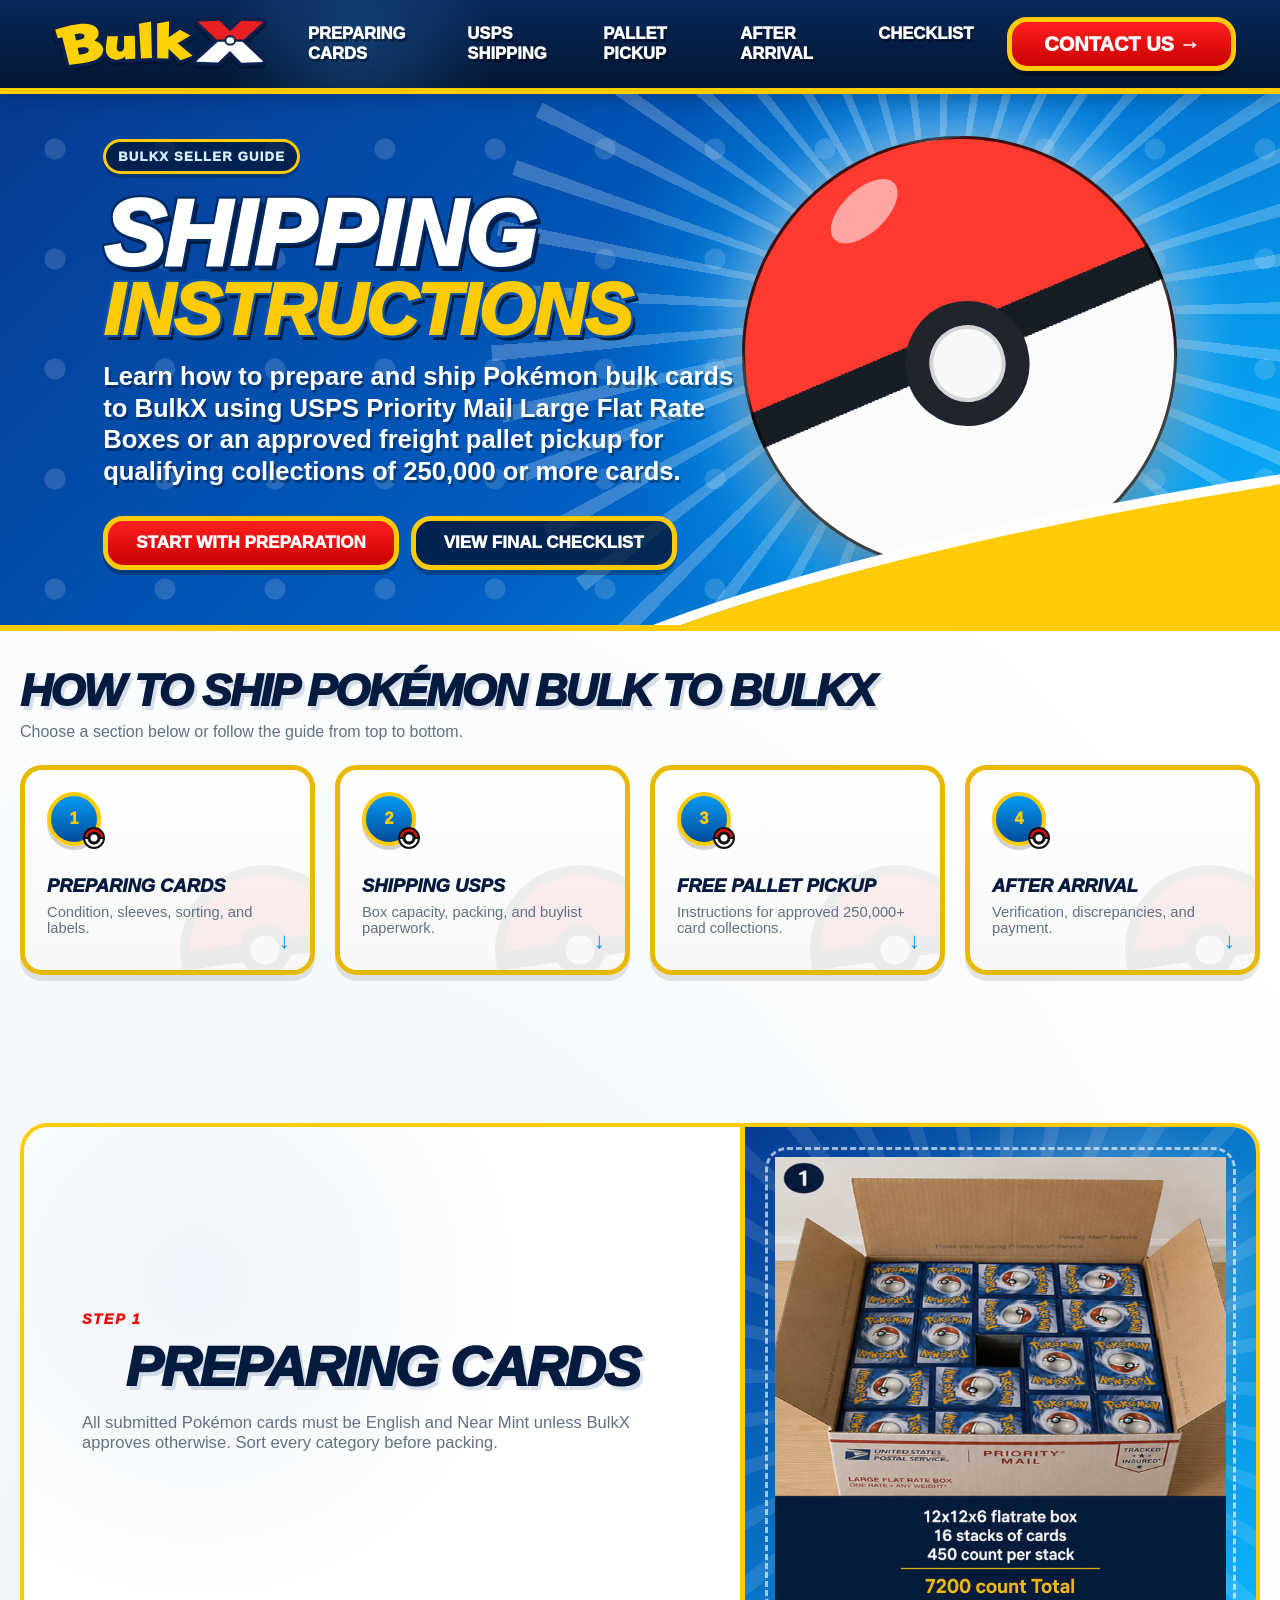
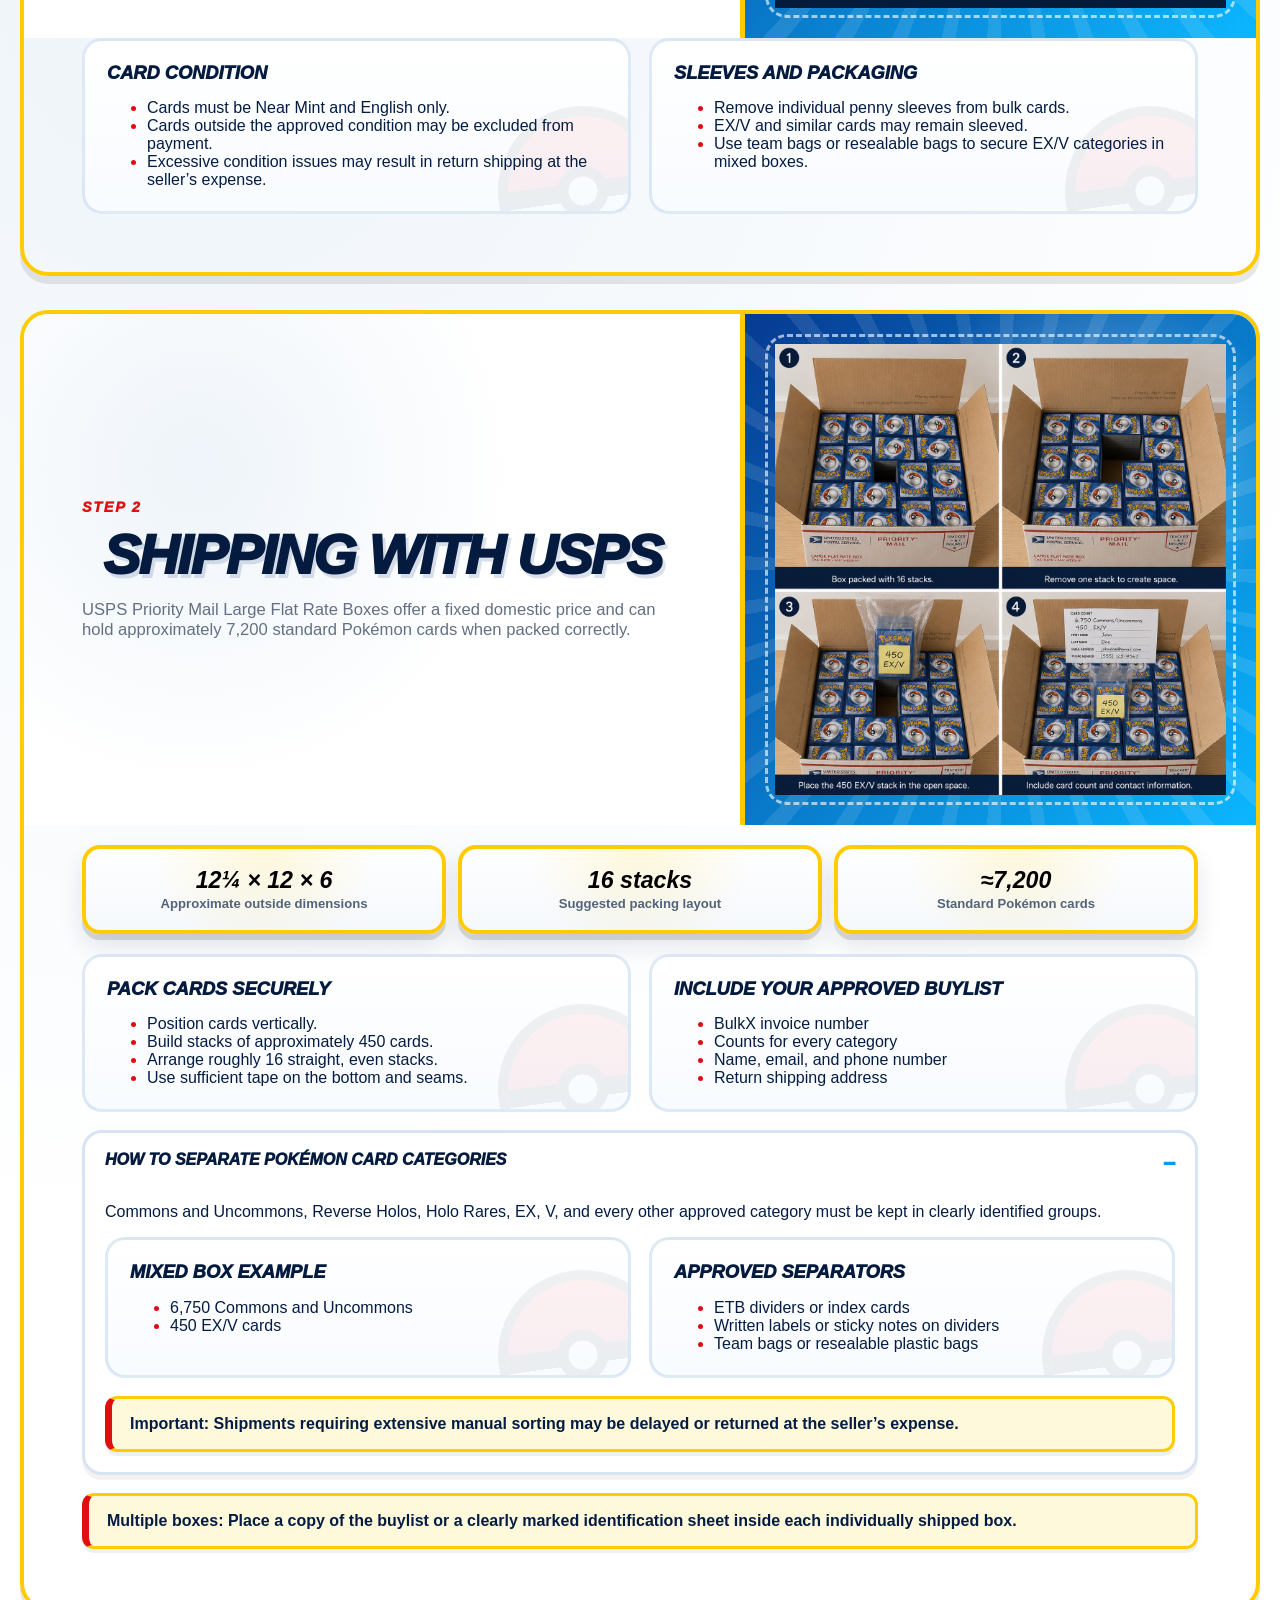
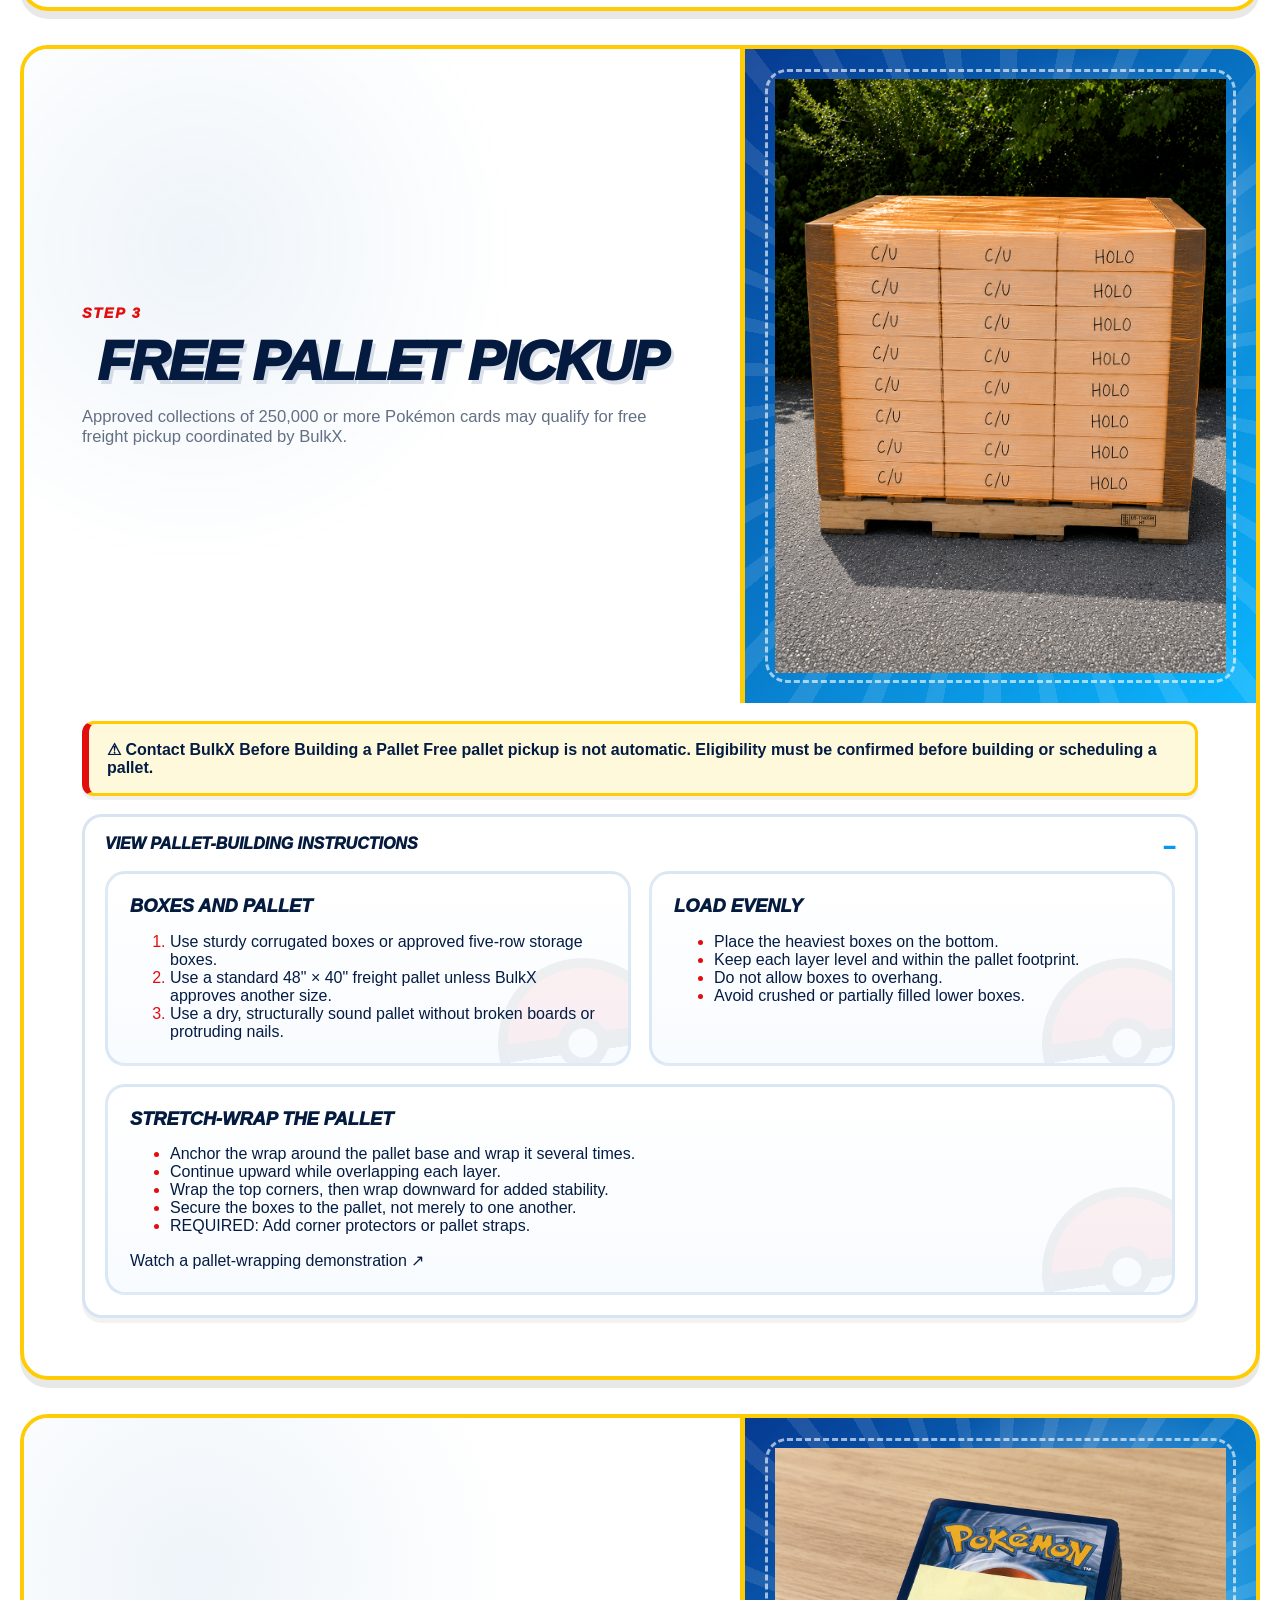
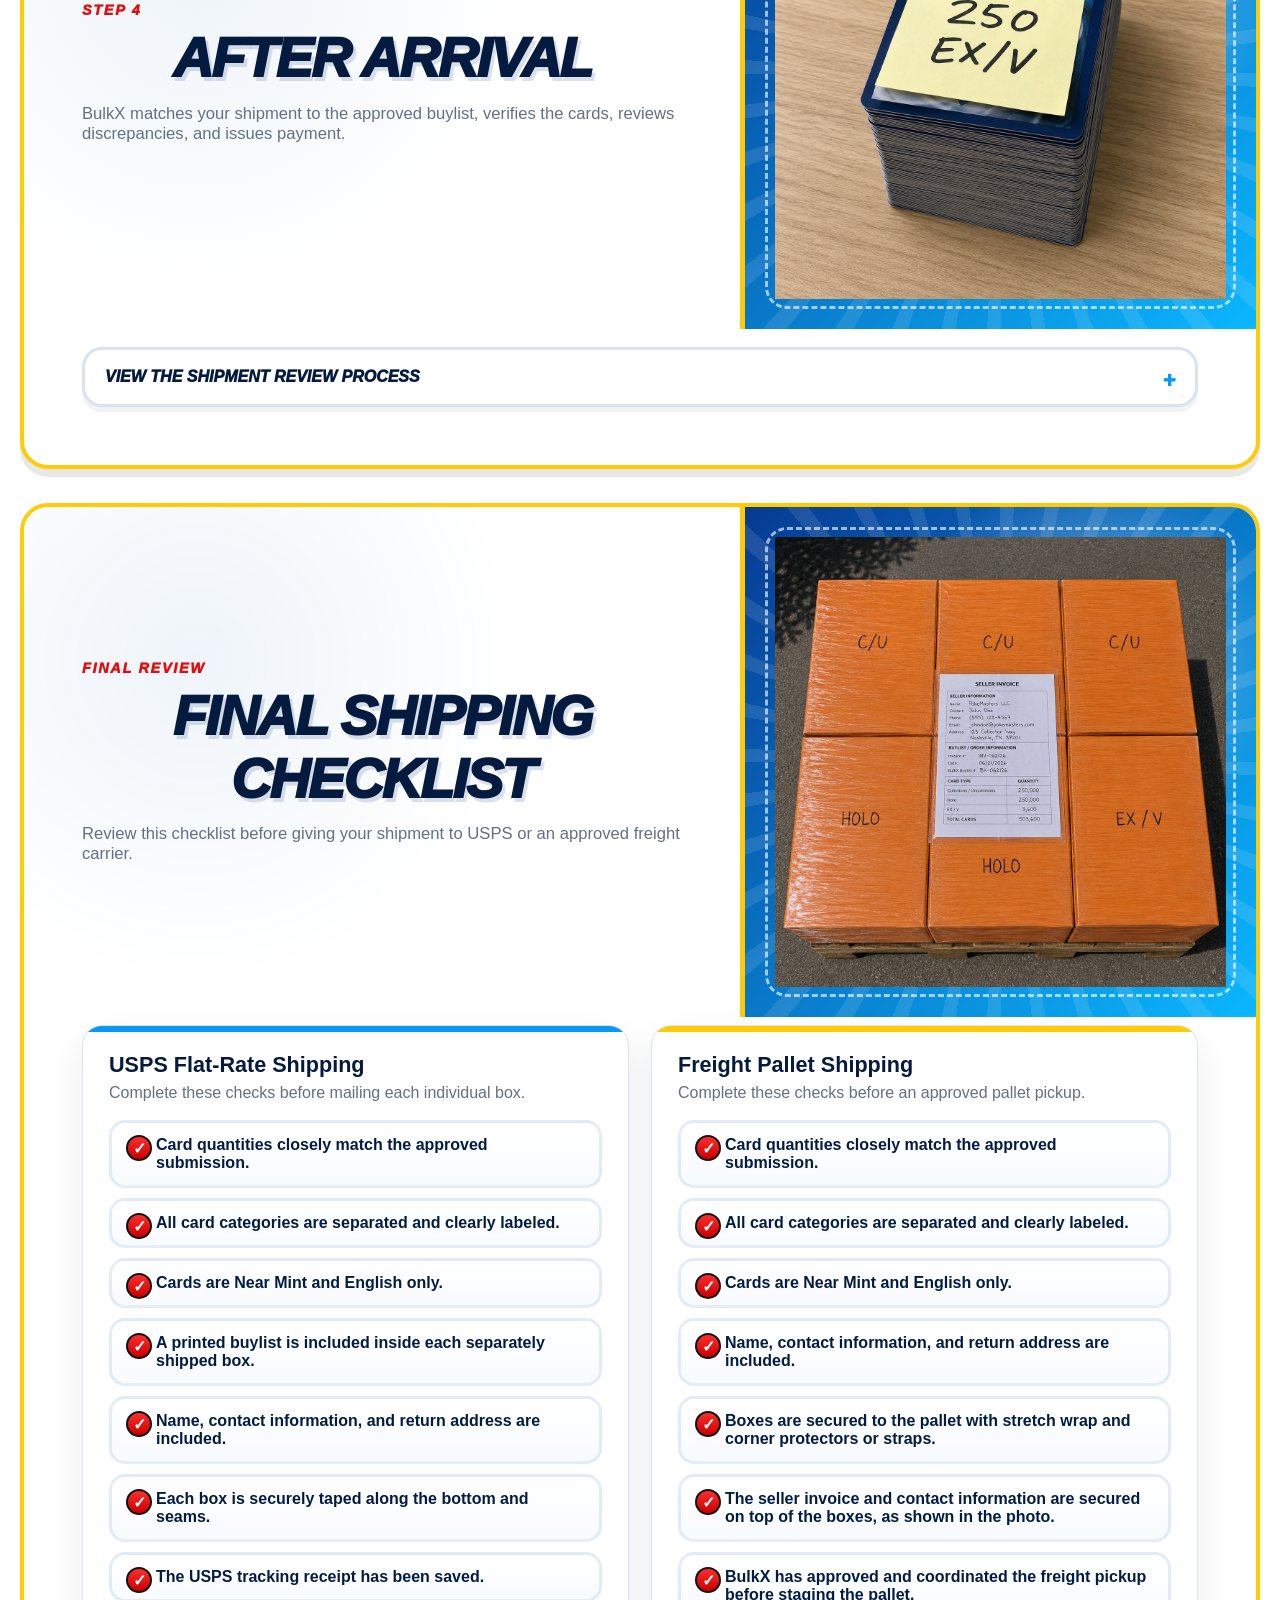
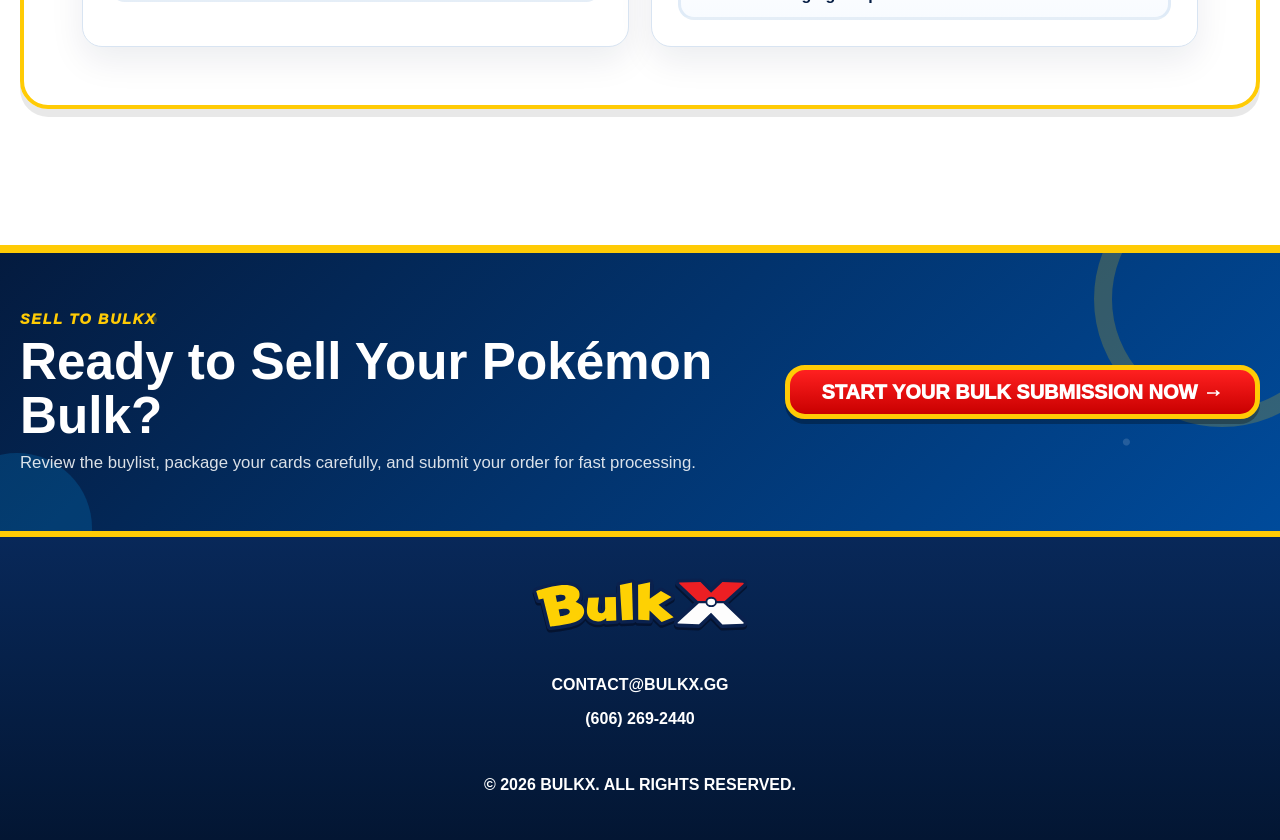
==== commit cc2c35c9: "removed address" ====
--- a/shipping-instructions.html
+++ b/shipping-instructions.html
@@ -700,12 +700,6 @@
             <p>
               <a href="tel:+16062692440">(606) 269-2440</a>
             </p>
-
-            <p>
-              Mail Flatrates To:<br>
-              385 Green Acres Rd<br>
-              London, KY 40744
-            </p>
           </div>
 
           <p>© 2026 BulkX. All rights reserved.</p>
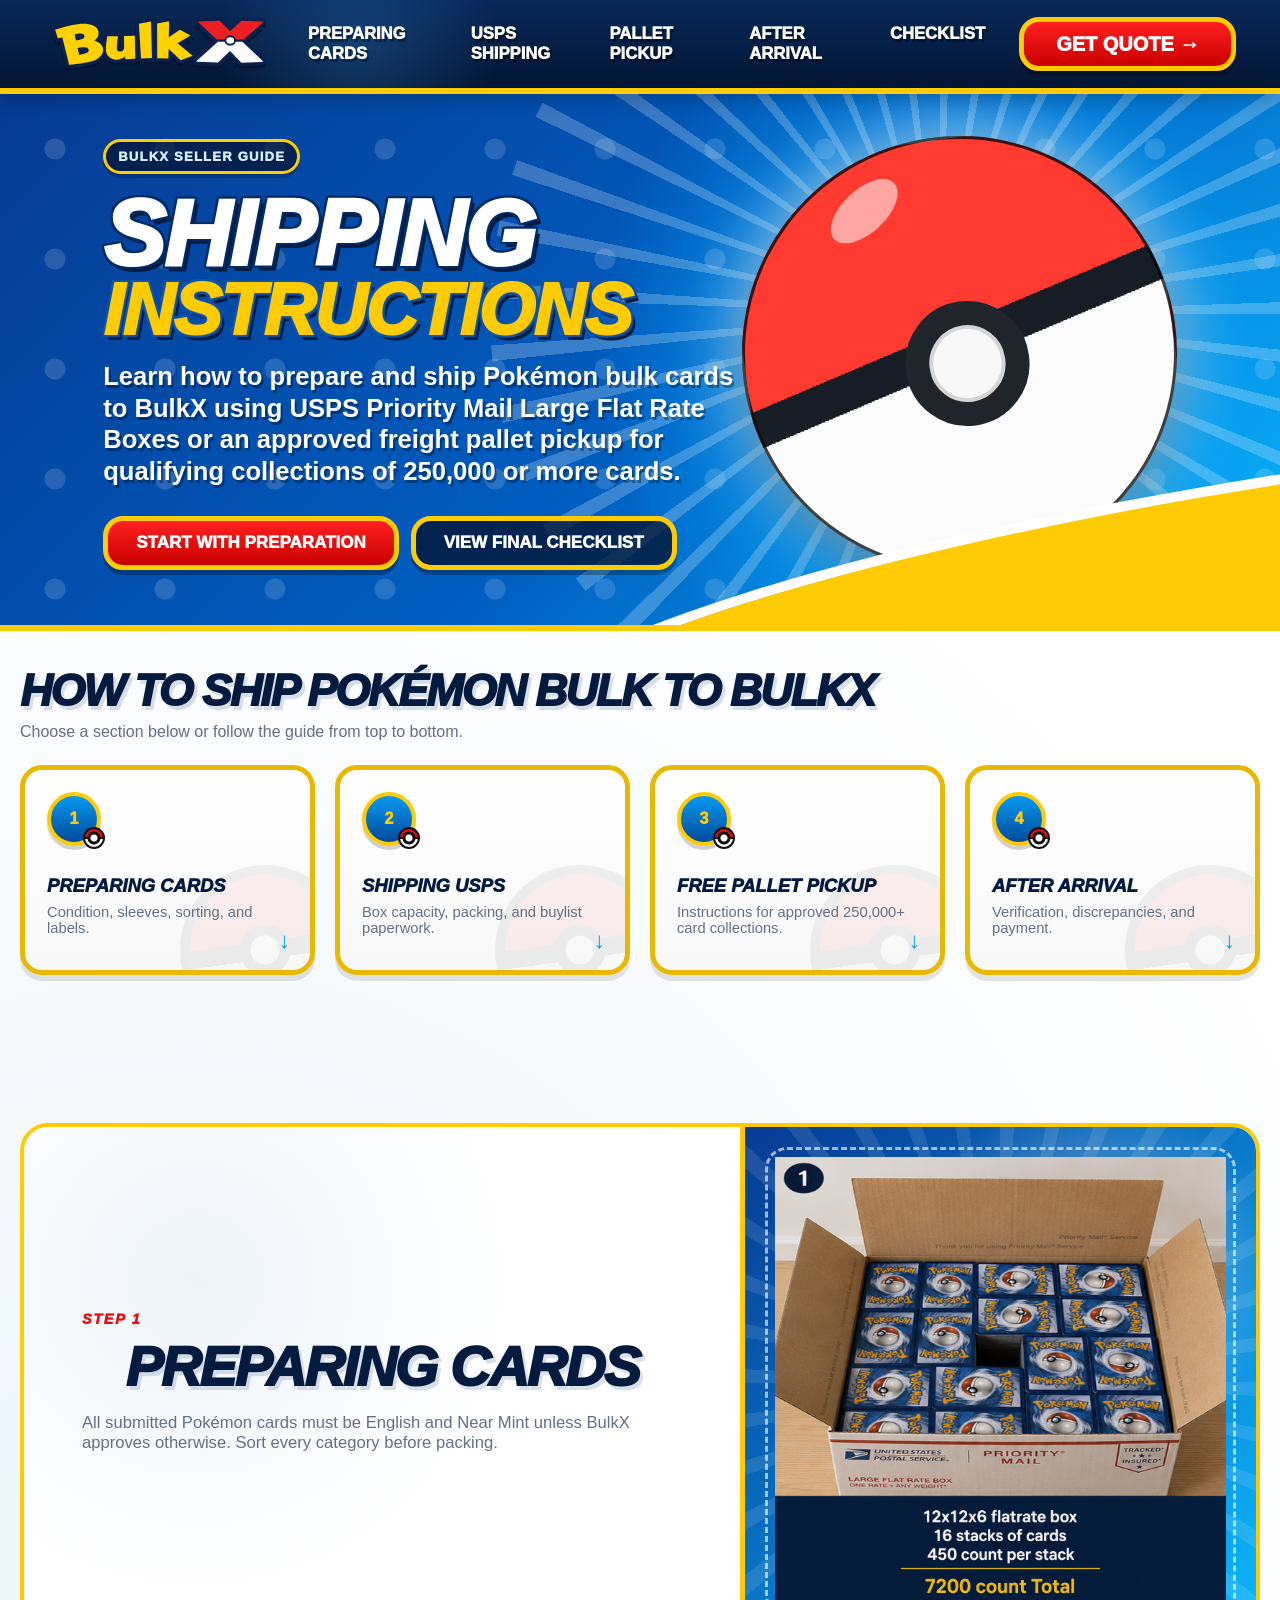
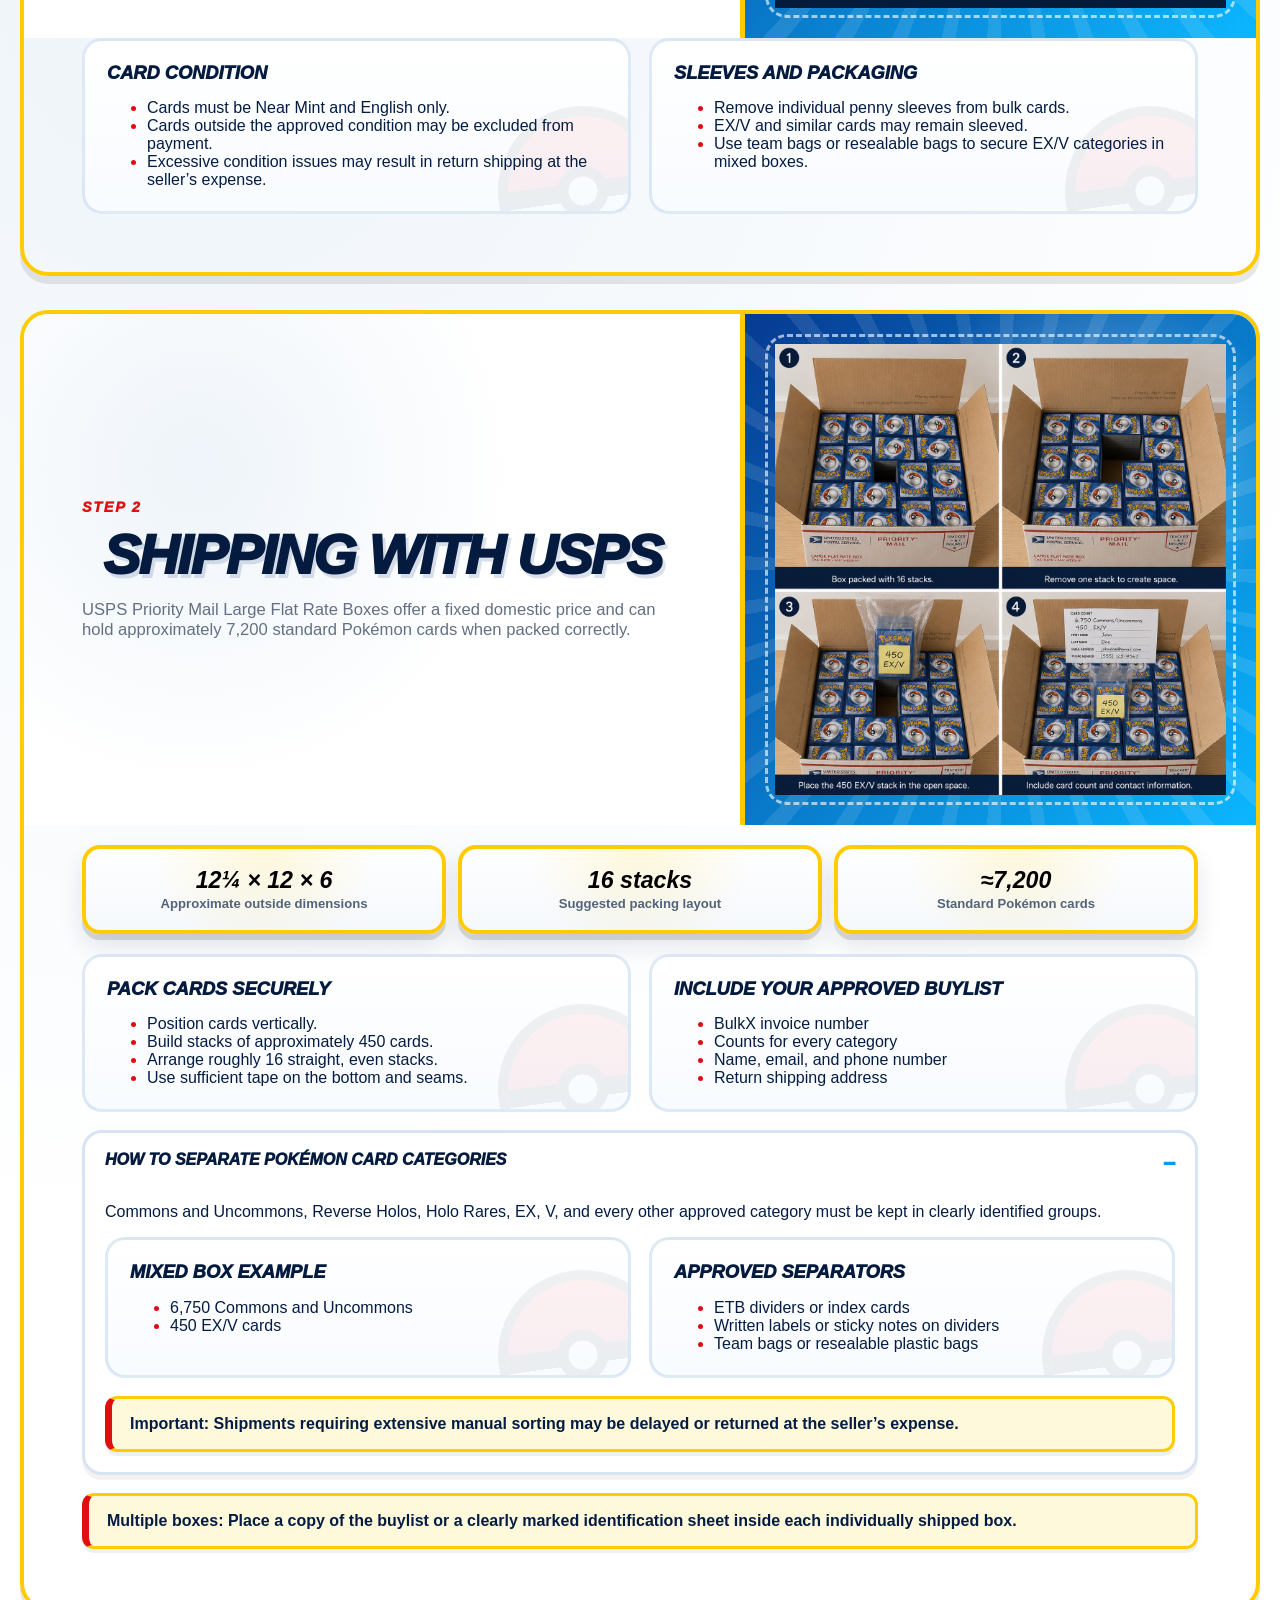
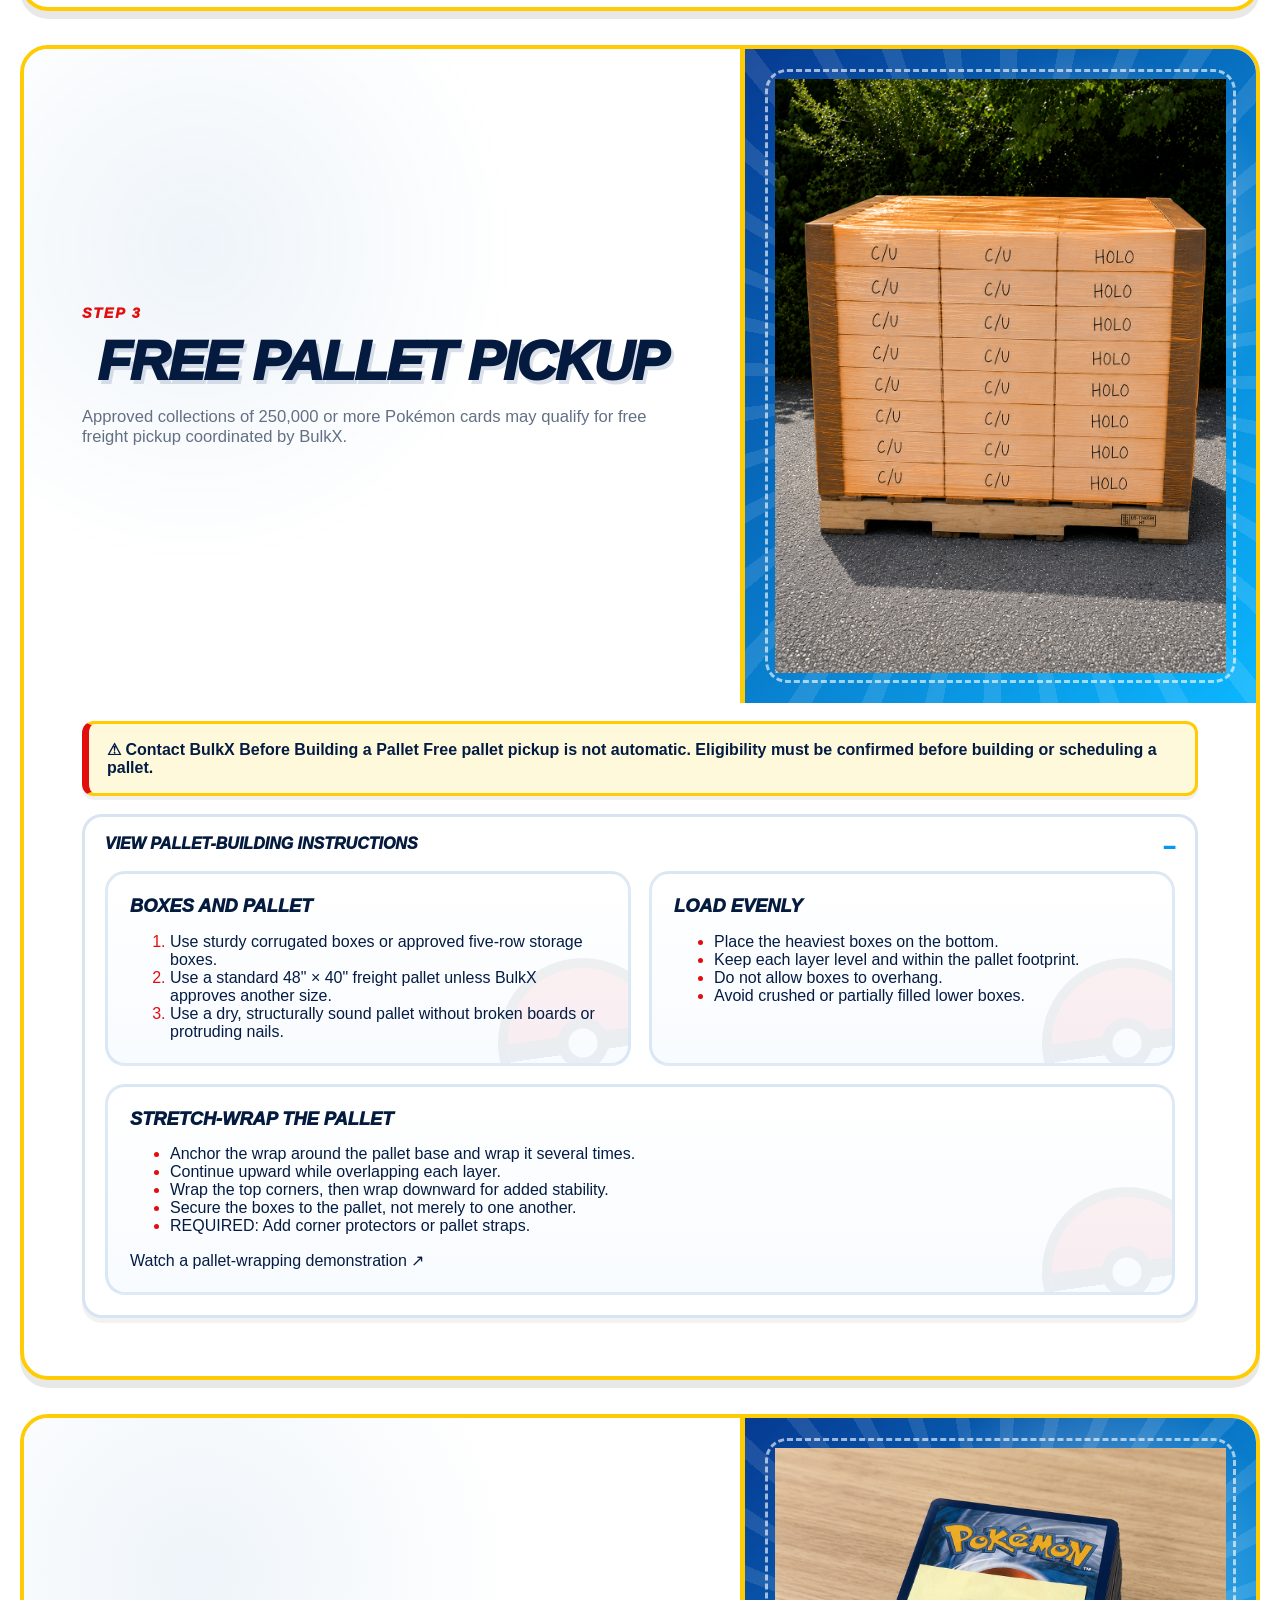
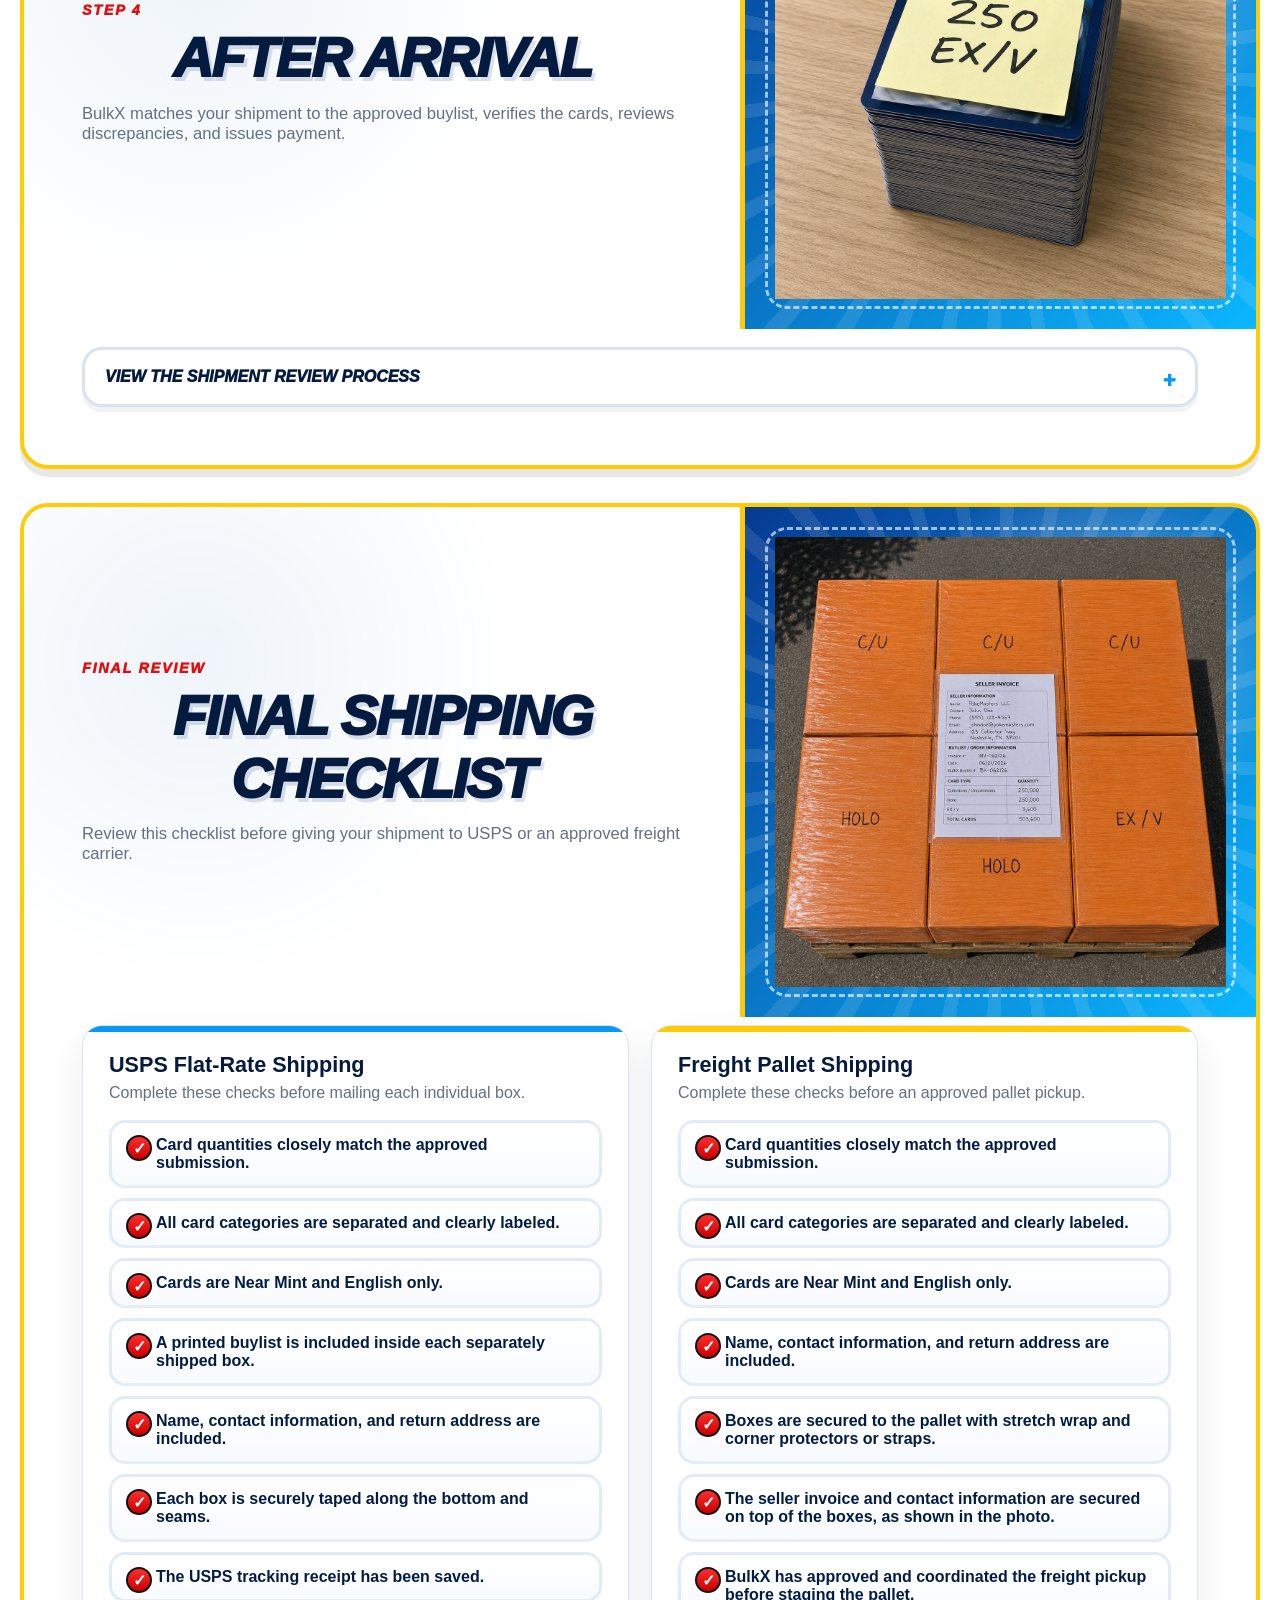
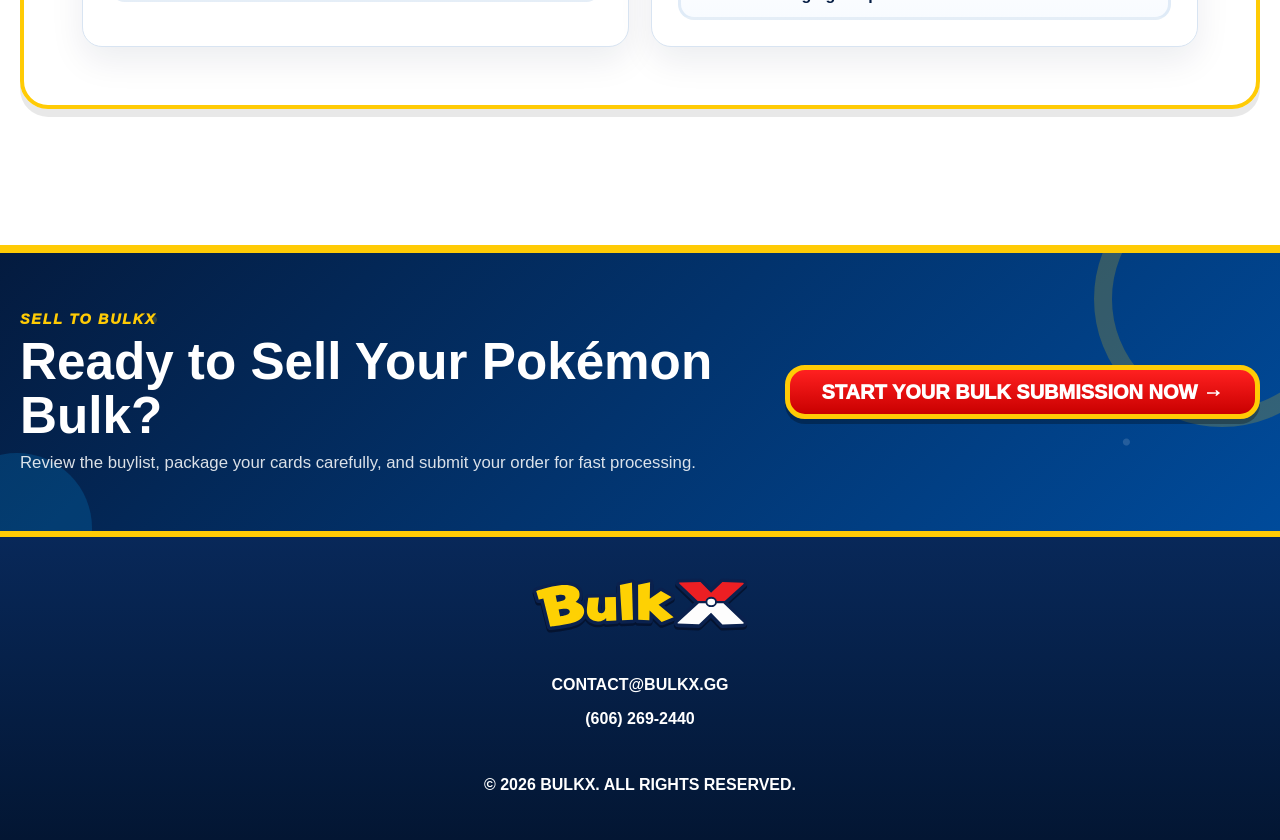
==== commit 375eb0aa: "Changed Links, moved submission form, updated title to SEO friendly 70 char" ====
--- a/shipping-instructions.html
+++ b/shipping-instructions.html
@@ -221,7 +221,7 @@
         <a href="#arrival"> After Arrival </a>
         <a href="#checklist"> Checklist </a>
       </nav>
-      <a class="quote-btn" href="https://bulkx.gg/#quote"> Contact Us → </a>
+      <a class="quote-btn" href="https://bulkx.gg/#quote"> GET QUOTE → </a>
     </header>
     <main>
       <!-- =========================================================
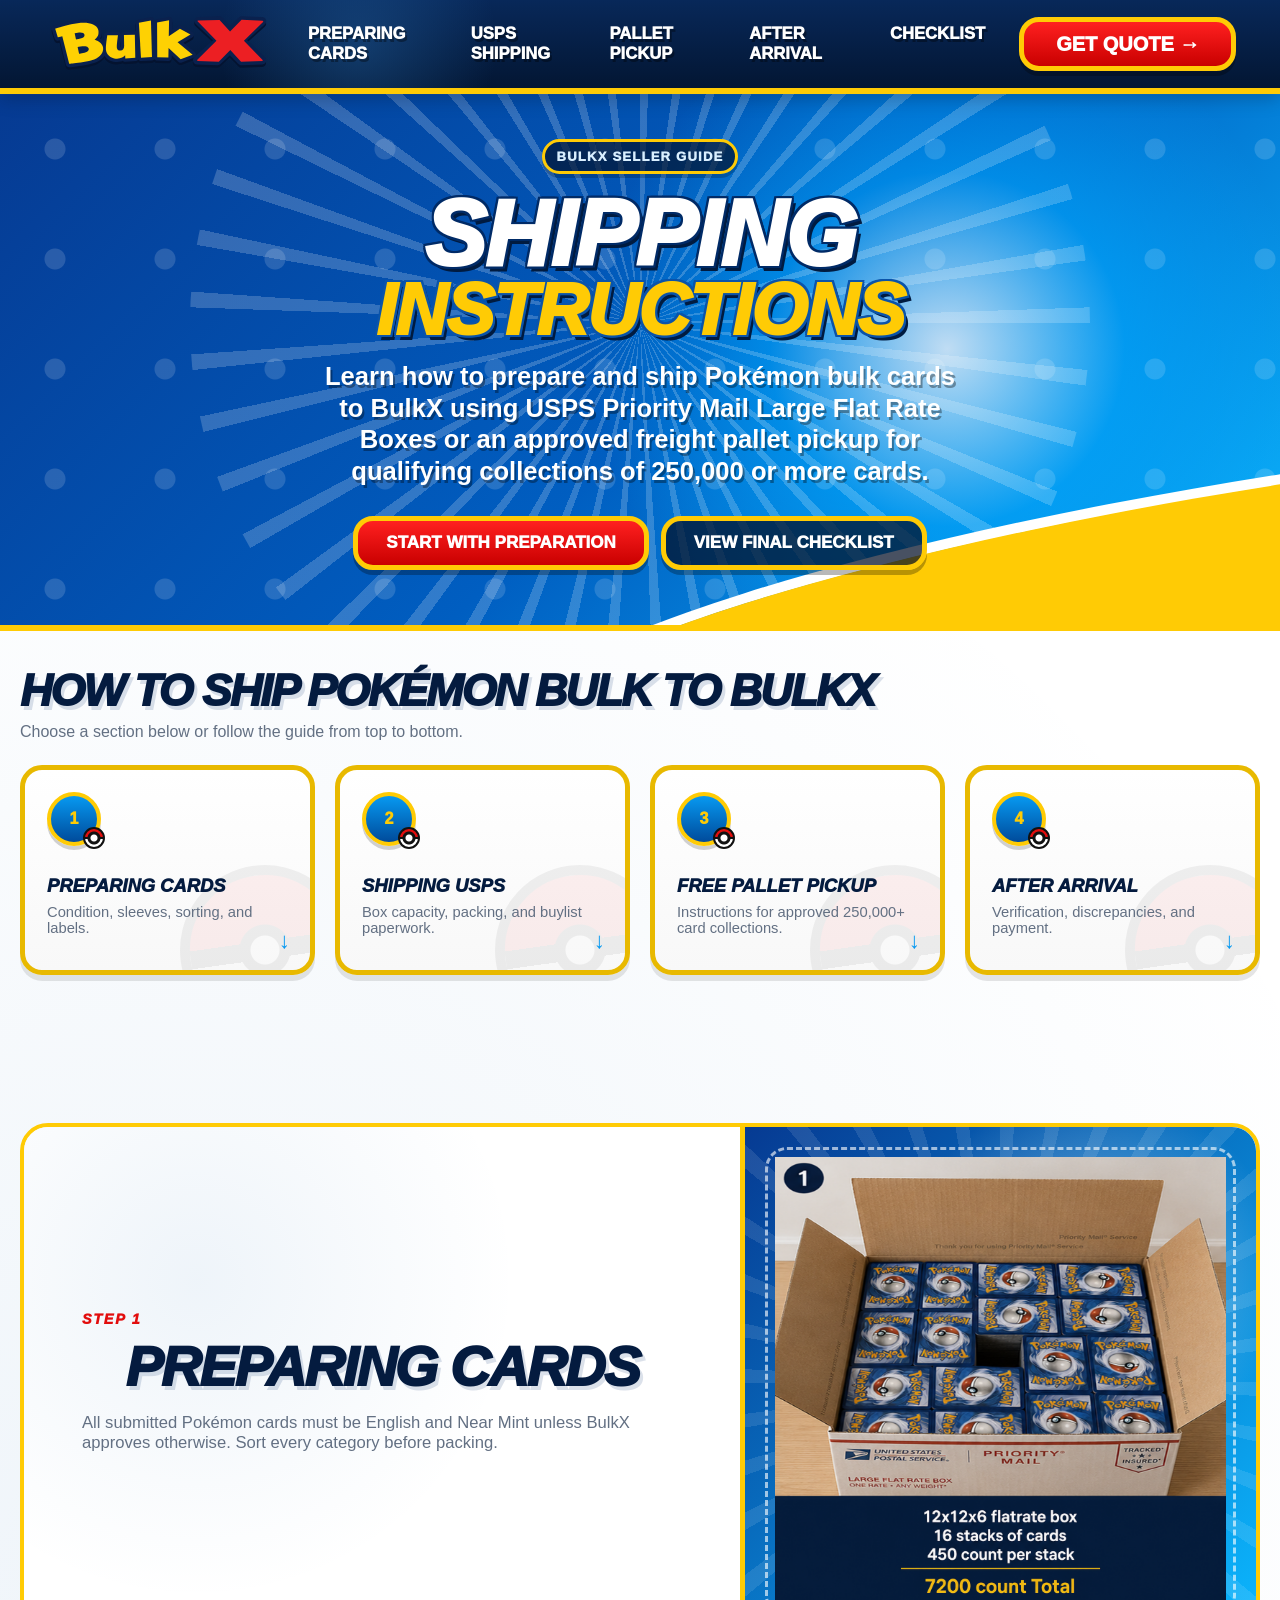
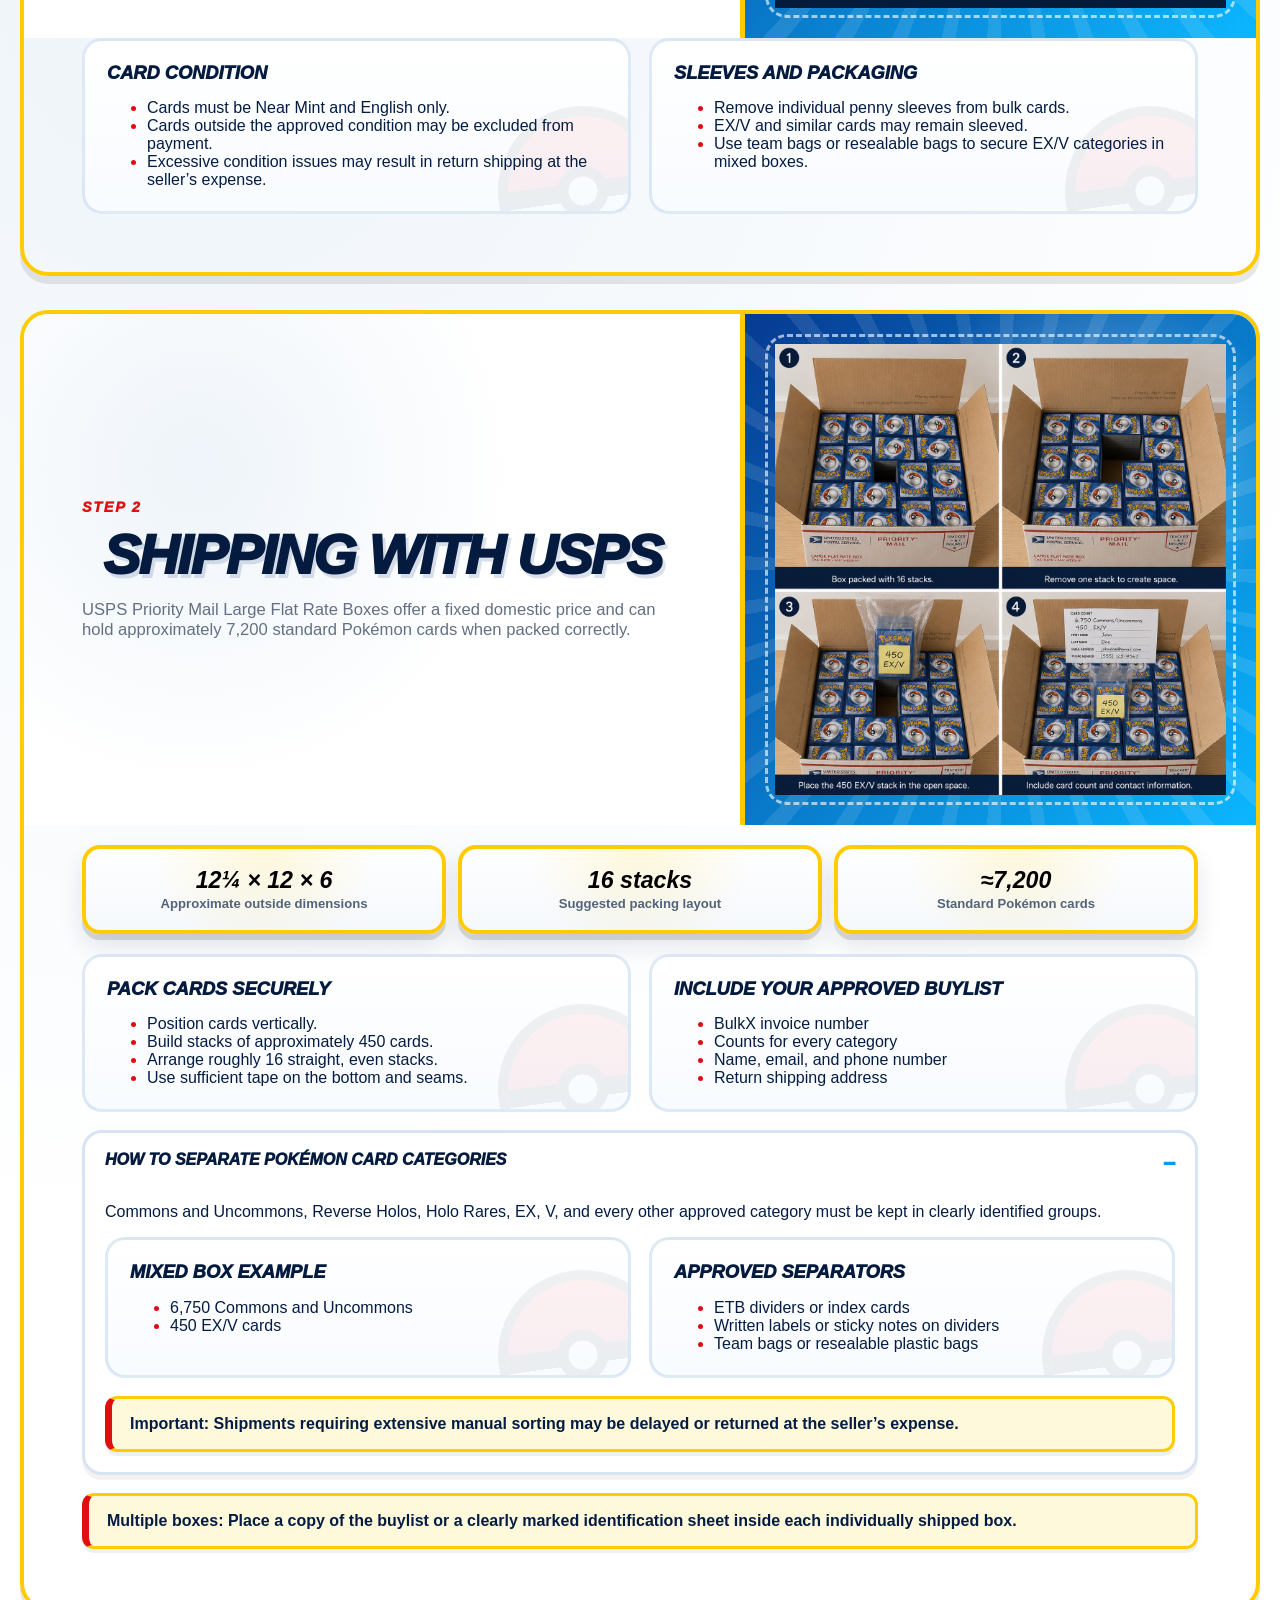
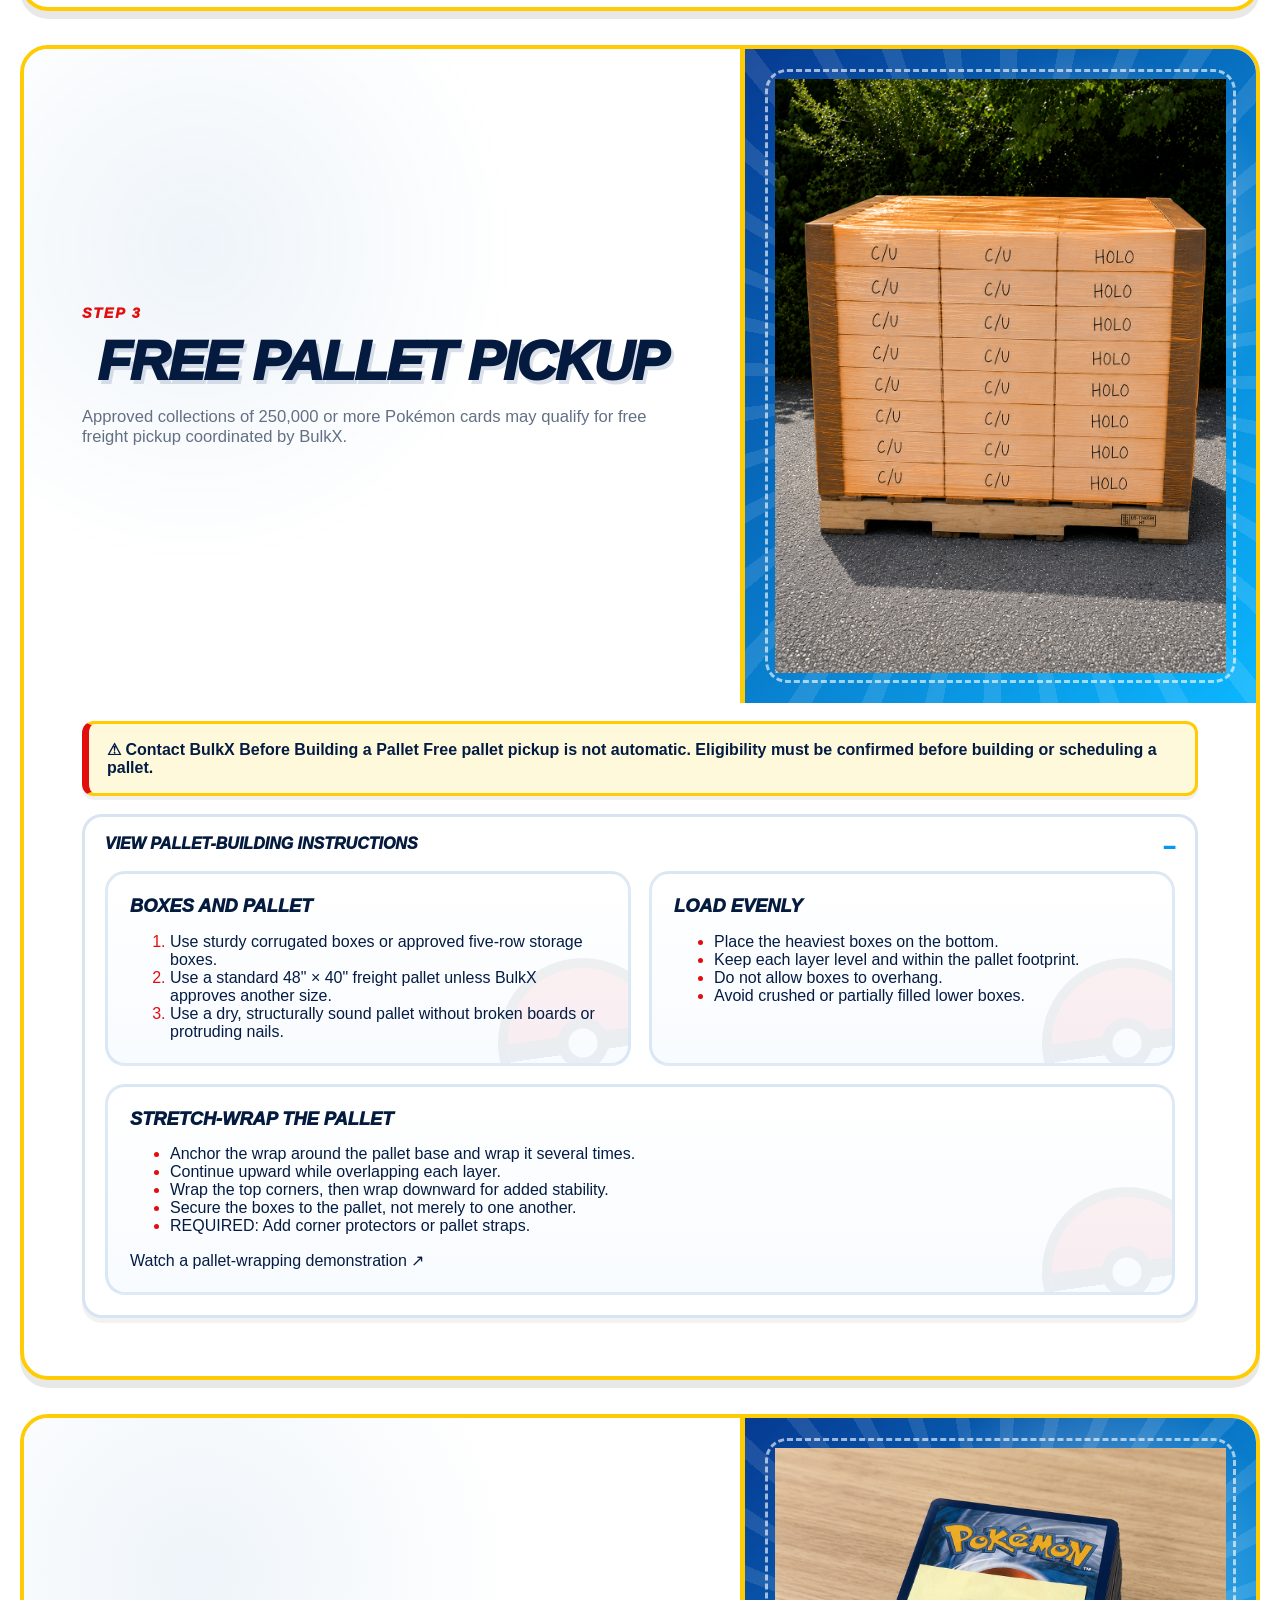
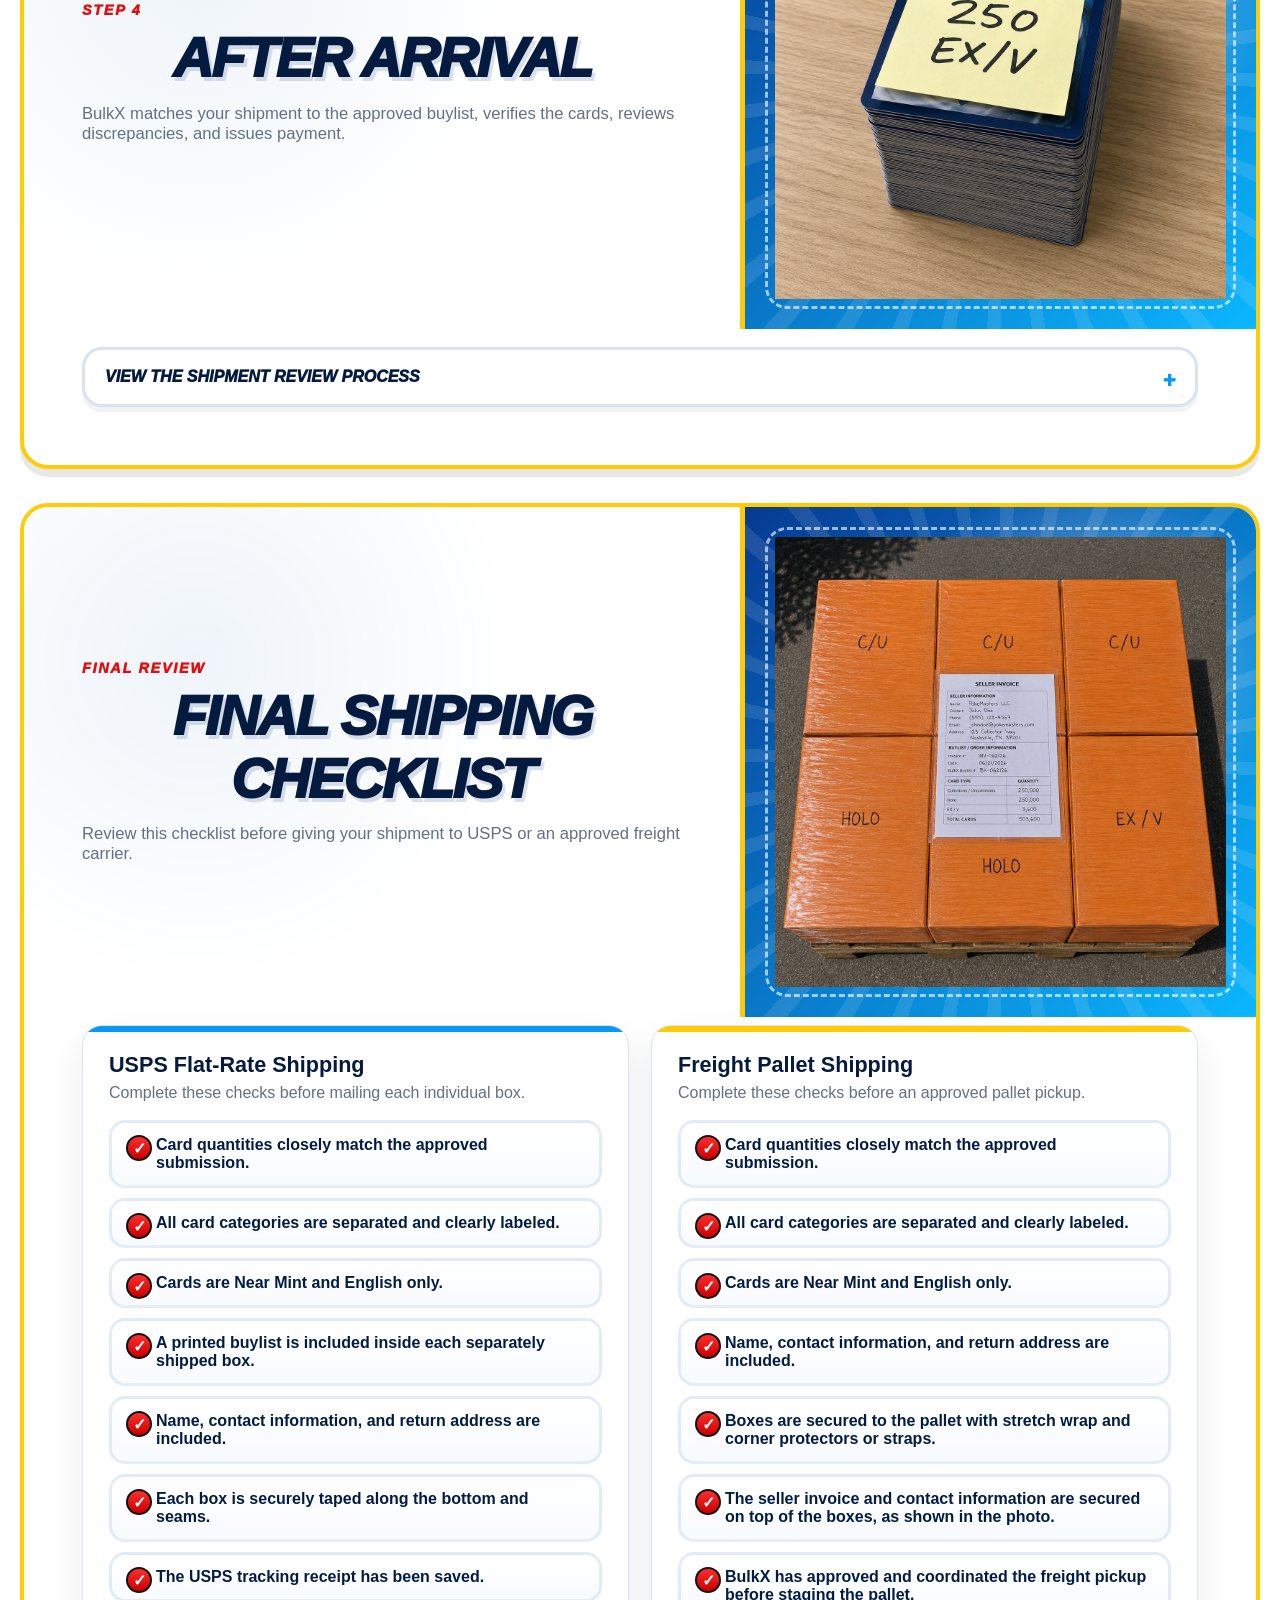
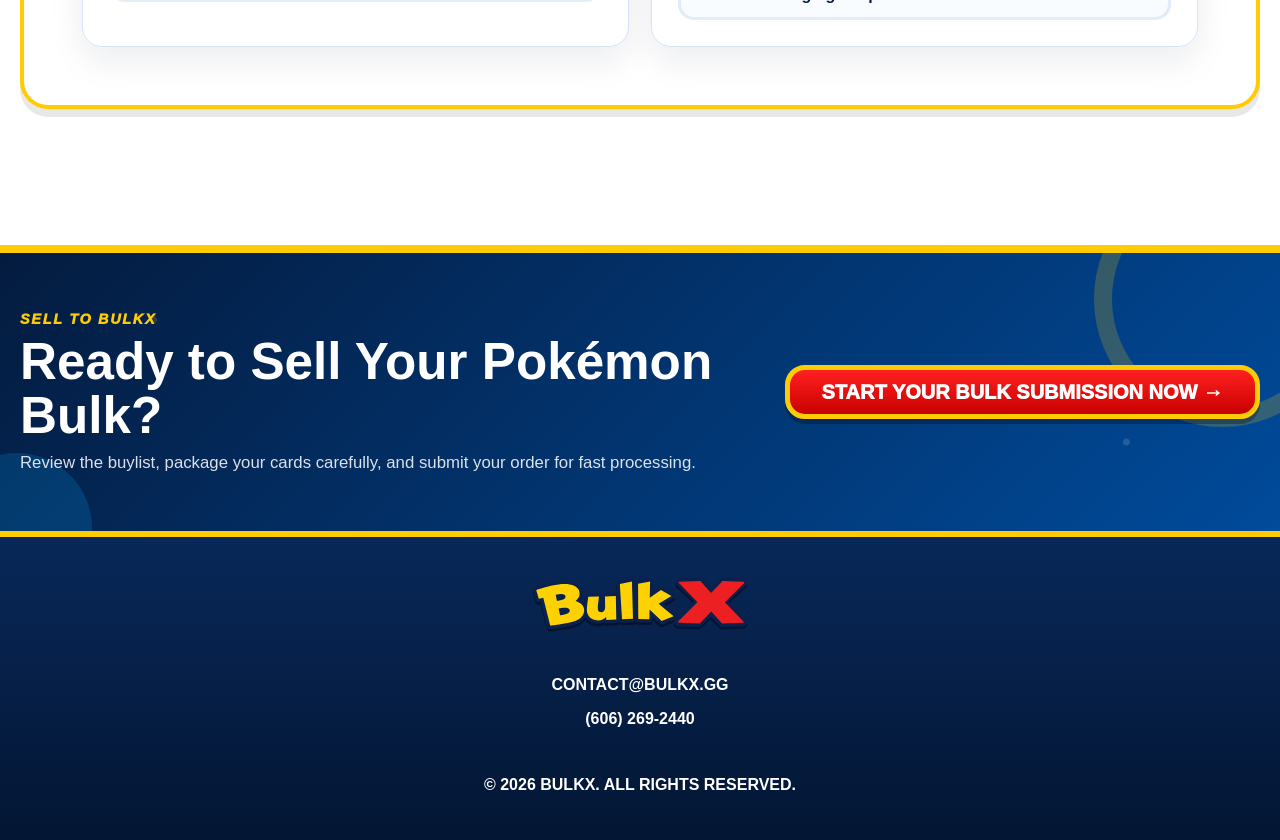
==== commit bfd348f3: "shipping instruction hero ball removal" ====
--- a/shipping-instructions.html
+++ b/shipping-instructions.html
@@ -231,14 +231,10 @@
         <!-- Decorative background layers -->
         <div aria-hidden="true" class="hero-pattern"></div>
         <div aria-hidden="true" class="hero-rays"></div>
-        <!-- Decorative hero Pokéball -->
-        <div aria-hidden="true" class="pokeball">
-          <div class="pokeball-button"></div>
-          <div class="pokeball-shine"></div>
-        </div>
+
         <div aria-hidden="true" class="yellow-swoosh"></div>
         <!-- Hero copy -->
-        <div class="shell">
+        <div class="shell shipping-hero">
           <div class="eyebrow">BulkX Seller Guide</div>
           <h1>
             <span class="hero-white"> Shipping </span>
--- a/styles.css
+++ b/styles.css
@@ -204,57 +204,194 @@
   flex-wrap: wrap;
 }
 
-/* Hero Poké Ball decoration */
-.pokeball {
+/* =========================================================
+   Hero Pallet Pickup Program
+   ========================================================= */
+
+/* Create the two-column hero layout */
+.hero {
+  display: block;
+  min-height: 560px;
+  padding: 0;
+}
+
+.hero-layout {
+  position: relative;
+  z-index: 4;
+
+  width: min(1780px, 100%);
+  min-height: 560px;
+  margin: 0 auto;
+  padding: 45px clamp(28px, 5vw, 90px) 72px;
+
+  display: grid;
+  grid-template-columns:
+    minmax(430px, 0.92fr)
+    minmax(640px, 1.35fr);
+
+  align-items: center;
+  gap: clamp(34px, 4vw, 76px);
+}
+
+/* Preserve the original left-side content */
+.hero-content {
+  position: relative;
+  z-index: 4;
+  max-width: 680px;
+}
+
+.hero-logo-img {
+  width: min(600px, 100%);
+}
+
+/* Right-side pallet program */
+.hero-pallet-program {
+  min-width: 0;
+
+  display: grid;
+  grid-template-columns:
+    minmax(285px, 0.78fr)
+    minmax(365px, 1.22fr);
+
+  align-items: center;
+  gap: clamp(18px, 2.5vw, 42px);
+}
+
+.hero-pallet-copy {
+  position: relative;
+  padding-left: clamp(24px, 2vw, 38px);
+  border-left: 3px solid var(--yellow);
+}
+
+/* Small program label */
+.hero .hero-pallet-kicker {
+  margin: 0 0 8px;
+  max-width: none;
+
+  color: white;
+  text-transform: uppercase;
+  letter-spacing: 1.4px;
+
+  font-size: 14px;
+  line-height: 1.2;
+  font-weight: 950;
+
+  opacity: 0.86;
+  text-shadow: none;
+}
+
+/* Pallet program title */
+.hero .hero-pallet-copy h2 {
+  margin: 0;
+
+  color: var(--yellow);
+  text-transform: uppercase;
+
+  font-size: clamp(32px, 2.7vw, 48px);
+  line-height: 0.93;
+  font-style: italic;
+  font-weight: 950;
+
+  text-shadow: 4px 5px 0 rgba(0, 0, 0, 0.38);
+}
+
+/* 250,000+ Cards */
+.hero-pallet-copy > strong {
+  display: block;
+  margin-top: 14px;
+
+  color: white;
+  text-transform: uppercase;
+
+  font-size: clamp(25px, 2vw, 36px);
+  line-height: 1;
+  font-weight: 950;
+
+  text-shadow: 3px 4px 0 rgba(0, 0, 0, 0.3);
+}
+
+/* Freight description */
+.hero .hero-pallet-description {
+  max-width: 430px;
+  margin: 14px 0 17px;
+
+  font-size: clamp(16px, 1.15vw, 21px);
+  line-height: 1.35;
+  font-weight: 750;
+
+  text-shadow: none;
+}
+
+/* Benefits */
+.hero-pallet-benefits {
+  margin: 0;
+  padding: 0;
+
+  display: grid;
+  gap: 12px;
+
+  list-style: none;
+}
+
+.hero-pallet-benefits li {
+  position: relative;
+  padding-left: 36px;
+
+  font-size: clamp(16px, 1.1vw, 20px);
+  line-height: 1.25;
+  font-weight: 900;
+}
+
+.hero-pallet-benefits li::before {
+  content: "✓";
+
   position: absolute;
-  z-index: 2;
-  width: clamp(300px, 34vw, 520px);
-  aspect-ratio: 1;
-  right: 8vw;
-  top: 42px;
+  top: -2px;
+  left: 0;
+
+  width: 26px;
+  height: 26px;
+
+  display: grid;
+  place-items: center;
+
+  color: var(--deep-blue);
+  background: var(--yellow);
   border-radius: 50%;
-  background:
-  linear-gradient(155deg, rgba(255,255,255,.9) 0 8%, transparent 9%),
-  linear-gradient(165deg, #ff3a31 0 45%, #171d24 45% 52%, #fbfbfb 52% 100%);
-  border: 3px solid rgba(0,0,0,.75);
-  box-shadow:
-  0 20px 45px rgba(0,0,0,.28),
-  0 0 70px rgba(255,255,255,.75);
-  transform: rotate(-8deg);
-}
-
-.pokeball::after {
-  display: none;
-}
-
-.pokeball-band {
-  width: 102%;
-  left: -1%;
-  height: 13%;
-  border-radius: 40px;
-}
-
-.pokeball-button {
-  position: absolute;
-  width: 29%;
-  aspect-ratio: 1;
-  top: 38%;
-  left: 37%;
-  border-radius: 50%;
-  background: #f8f8f8;
-  border: 24px solid #20252b;
-  box-shadow: inset 0 0 0 4px #d5d5d5;
-}
-
-.pokeball-shine {
-  position: absolute;
-  width: 19%;
-  height: 10%;
-  left: 23%;
-  top: 9%;
-  border-radius: 50%;
-  background: rgba(255,255,255,.55);
-  transform: rotate(-35deg);
+
+  font-size: 16px;
+  font-weight: 950;
+}
+
+/* Pallet image */
+.hero-pallet-visual {
+  min-width: 0;
+  align-self: end;
+  margin-bottom: 60px;
+}
+
+.hero-pallet-visual img {
+  display: block;
+
+  width: min(100%, 700px);
+  height: auto;
+  margin-inline: auto;
+
+  filter: drop-shadow(0 22px 18px rgba(0, 0, 0, 0.25));
+
+  -webkit-mask-image:
+    radial-gradient(
+      ellipse 73% 70% at 54% 51%,
+      #000 63%,
+      transparent 98%
+    );
+
+  mask-image:
+    radial-gradient(
+      ellipse 73% 70% at 54% 51%,
+      #000 63%,
+      transparent 98%
+    );
 }
 
 .yellow-swoosh {
@@ -273,6 +410,15 @@
 /* =========================
 Shared Section Titles
 ========================= */
+.title-divider {
+  display: inline-block;
+  width: 80px;
+  height: 5px;
+  margin: 0 18px;
+  vertical-align: middle;
+  border-radius: 999px;
+  background: linear-gradient(90deg, #f7d24b, #d9a600);
+}
 
 .section-title {
   display: flex;
@@ -280,13 +426,6 @@
   align-items: center;
   gap: 18px;
   margin-bottom: 14px;
-}
-
-.section-ball {
-  width: 42px;
-  height: 42px;
-  object-fit: contain;
-  flex-shrink: 0;
 }
 
 .section-title span {
@@ -1280,15 +1419,17 @@
 }
 
 .payment-pills span {
-  min-width: 150px;
-  padding: 14px 24px;
+  min-width: 125px;
+  padding: 9px 18px;
+  margin-bottom: 10px;
+  font-size: 14px;
   color: white;
   background: linear-gradient(180deg, var(--blue), var(--deep-blue));
-  border: 4px solid var(--yellow);
+  border: 3px solid var(--yellow);
   border-radius: 999px;
   font-weight: 950;
   text-transform: uppercase;
-  box-shadow: 0 5px 0 rgba(0,0,0,.15);
+  box-shadow: 0 4px 0 rgba(0,0,0,.15);
 }
 
 /* =========================
@@ -1701,32 +1842,71 @@
    footer p:last-child {
      text-align: center;
    }
-/* =========================
-Responsive: Tablet
-========================= */
-
-@media (max-width: 1050px) {
-  .nav {
-    flex-wrap: wrap;
-    padding: 18px 4vw;
-  }
-
-.nav-links {
-  order: 3;
-  width: 100%;
-}
-
-.pokeball {
-  opacity: .35;
-  right: -70px;
-}
-
-.buy-grid,
-.steps,
-.features {
-  grid-template-columns: repeat(2, 1fr);
-}
-}
+   /* =========================
+      Responsive: Tablet
+      ========================= */
+
+   @media (max-width: 1050px) {
+     .nav {
+       flex-wrap: wrap;
+       padding: 18px 4vw;
+     }
+
+     .nav-links {
+       order: 3;
+       width: 100%;
+     }
+
+     /* New hero layout */
+     .hero {
+       min-height: auto;
+     }
+
+     .hero-layout {
+       min-height: auto;
+       padding: 44px 5vw 92px;
+       grid-template-columns: 1fr;
+       gap: 42px;
+     }
+
+     .hero-content {
+       max-width: 760px;
+       margin-inline: auto;
+       text-align: center;
+     }
+
+     .hero-content > p {
+       margin-inline: auto;
+     }
+
+     .hero-actions {
+       justify-content: center;
+     }
+
+     .hero-pallet-program {
+       width: min(850px, 100%);
+       margin-inline: auto;
+
+       grid-template-columns:
+         minmax(280px, 0.85fr)
+         minmax(340px, 1.15fr);
+     }
+
+     .hero-pallet-visual {
+       align-self: center;
+       margin-bottom: 0;
+     }
+
+     .yellow-swoosh {
+       width: 92vw;
+     }
+
+     .buy-grid,
+     .steps,
+     .features {
+       grid-template-columns: repeat(2, 1fr);
+     }
+   }
 
 /* Calculator and guidelines stack earlier than the rest of the page */
 @media (max-width: 850px) {
@@ -1736,13 +1916,36 @@
   }
 
 .bulk-calculator {
-  padding: 30px 24px;
-}
-}
-
+  padding: 34px 38px 58px;
+  margin: 60px auto 10px;
+}
+}
 /* =========================
-Responsive: Mobile
-========================= */
+   Responsive: Medium Desktop
+   ========================= */
+
+@media (min-width: 1051px) and (max-width: 1220px) {
+  .hero-layout {
+    grid-template-columns:
+      minmax(390px, 0.9fr)
+      minmax(520px, 1.1fr);
+
+    gap: 28px;
+  }
+
+  .hero-pallet-program {
+    grid-template-columns:
+      minmax(250px, 0.85fr)
+      minmax(300px, 1.15fr);
+  }
+
+  .hero-pallet-copy {
+    padding-left: 24px;
+  }
+}
+/* =========================
+   Responsive: Mobile
+   ========================= */
 
 @media (max-width: 650px) {
   .buylist .section-title {
@@ -1753,93 +1956,190 @@
     padding: 0 16px;
   }
 
-.buylist .section-title h3 {
-  font-size: clamp(34px, 10vw, 46px);
-  text-align: center;
-  line-height: .9;
-}
-
-.buylist .section-ball {
-  width: 34px;
-  height: 34px;
-}
-
-.brand {
-  font-size: 42px;
-}
-
-.brand-x {
-  -webkit-text-stroke: 3px #0b54aa;
-  margin-left: 7px;
-  color: var(--yellow);
-}
-
-.hero {
-  padding: 42px 5vw 70px;
-}
-
-.hero h1 {
-  font-size: 86px;
-  letter-spacing: -7px;
-}
-
-.h-x {
-  -webkit-text-stroke: 5px #0b54aa;
-  margin-left: 12px;
-}
-
-.hero-actions,
-.payment-pills {
-  gap: 12px;
-}
-
-.quote-btn,
-.outline-btn {
-  width: 100%;
-  font-size: 16px;
-}
-
-.buy-grid,
-.steps,
-.features,
-footer {
-  grid-template-columns: 1fr;
-}
-
-.buy-card {
-  grid-template-columns: 35% 65%;
-  overflow: hidden;
-}
-
-.bulk-calculator {
-  padding: 30px 28px;
-}
-
-.bulk-calculator h4 {
-  font-size: 34px;
-}
-
-.bulk-calculator .quote-btn {
-  width: 100%;
-}
-
-.guidelines {
-  padding: 26px 22px;
-  margin-top: 28px;
-}
-
-.guideline-list li {
-  font-size: 16px;
-  padding-left: 32px;
-}
-
-.guideline-list li::before {
-  left: 10px;
-  width: 19px;
-  height: 19px;
-}
-
-footer p:last-child {
-  text-align: left;
-}
-}
+  .buylist .section-title h3 {
+    font-size: clamp(34px, 10vw, 46px);
+    text-align: center;
+    line-height: .9;
+  }
+
+  .buylist .section-ball {
+    width: 34px;
+    height: 34px;
+  }
+
+  .brand {
+    font-size: 42px;
+  }
+
+  .brand-x {
+    -webkit-text-stroke: 3px #0b54aa;
+    margin-left: 7px;
+    color: var(--yellow);
+  }
+
+  /* New mobile hero */
+  .hero {
+    min-height: auto;
+    padding: 0;
+  }
+
+  .hero-layout {
+    min-height: auto;
+    padding: 36px 16px 84px;
+    grid-template-columns: 1fr;
+    gap: 34px;
+  }
+
+  .hero-content {
+    width: 100%;
+    max-width: none;
+    margin-inline: auto;
+    text-align: center;
+  }
+
+  .hero-logo-img {
+    width: min(520px, 94vw);
+    margin-inline: auto;
+  }
+
+  .hero h2 {
+    font-size: clamp(34px, 10vw, 48px);
+  }
+
+  .hero-content > p {
+    margin-inline: auto;
+    font-size: 19px;
+  }
+
+  .hero-actions {
+    display: grid;
+    grid-template-columns: 1fr;
+    gap: 12px;
+    width: 100%;
+  }
+
+  .hero-actions .quote-btn,
+  .hero-actions .outline-btn {
+    width: 100%;
+  }
+
+  .hero-pallet-program {
+    width: 100%;
+    margin-inline: auto;
+    grid-template-columns: 1fr;
+    gap: 18px;
+    text-align: center;
+  }
+
+  .hero-pallet-visual {
+    order: 0;
+    width: min(520px, 112%);
+    margin: 0 -6% -8px;
+    align-self: center;
+  }
+
+  .hero-pallet-copy {
+    order: 1;
+    padding: 22px 18px 0;
+    border-left: 0;
+    border-top: 3px solid var(--yellow);
+  }
+
+  .hero-pallet-benefits {
+    width: max-content;
+    max-width: 100%;
+    margin-inline: auto;
+    text-align: left;
+  }
+
+  .hero .hero-pallet-kicker {
+    font-size: 12px;
+  }
+
+  .hero .hero-pallet-description {
+    margin-inline: auto;
+    font-size: 17px;
+  }
+
+  .yellow-swoosh {
+    width: 100vw;
+    height: 120px;
+    bottom: -80px;
+  }
+
+  .h-x {
+    -webkit-text-stroke: 5px #0b54aa;
+    margin-left: 12px;
+  }
+
+  .payment-pills {
+    gap: 12px;
+  }
+
+  .quote-btn,
+  .outline-btn {
+    width: 100%;
+    font-size: 16px;
+  }
+
+  .buy-grid,
+  .steps,
+  .features,
+  footer {
+    grid-template-columns: 1fr;
+  }
+
+  .buy-card {
+    grid-template-columns: 35% 65%;
+    overflow: hidden;
+  }
+
+  .bulk-calculator {
+    padding: 30px 28px;
+  }
+
+  .bulk-calculator h4 {
+    font-size: 34px;
+  }
+
+  .bulk-calculator .quote-btn {
+    width: 100%;
+  }
+
+  .guidelines {
+    padding: 26px 22px;
+    margin-top: 28px;
+  }
+
+  .guideline-list li {
+    font-size: 16px;
+    padding-left: 32px;
+  }
+
+  .guideline-list li::before {
+    left: 10px;
+    width: 19px;
+    height: 19px;
+  }
+
+  footer p:last-child {
+    text-align: left;
+  }
+}
+/* =========================
+   Responsive: Very Small Phones
+   ========================= */
+
+@media (max-width: 390px) {
+  .hero-layout {
+    padding-inline: 12px;
+  }
+
+  .hero-pallet-copy {
+    padding-inline: 8px;
+  }
+
+  .hero-pallet-benefits li {
+    font-size: 15px;
+  }
+}
--- a/shipping-instructions.css
+++ b/shipping-instructions.css
@@ -73,15 +73,20 @@
   position: absolute;
   width: 900px;
   height: 900px;
-  right: -110px;
-  top: -230px;
-  opacity: 0.28;
+
+  left: 50%;
+  top: 50%;
+  transform: translate(-50%, -54%);
+
+  opacity: 0.24;
   border-radius: 50%;
+
   background: repeating-conic-gradient(
     from 0deg,
     rgba(255, 255, 255, 0.8) 0deg 2deg,
     transparent 2deg 8deg
   );
+
   pointer-events: none;
 }
 
@@ -103,6 +108,13 @@
 .shipping-page .hero .shell {
   position: relative;
   z-index: 4;
+
+  display: flex;
+  flex-direction: column;
+  align-items: center;
+  justify-content: center;
+
+  text-align: center;
 }
 
 .shipping-page .hero .eyebrow {
@@ -139,6 +151,7 @@
   display: block;
   width: fit-content;
   max-width: 100%;
+  margin-inline: auto;
   white-space: nowrap;
 }
 
@@ -180,7 +193,7 @@
 
 .shipping-page .hero p {
   max-width: 650px;
-  margin: 0;
+  margin: 0 auto;
   color: var(--white);
   font-size: clamp(18px, 2vw, 26px);
   line-height: 1.24;
@@ -191,6 +204,7 @@
 .shipping-page .hero-actions {
   display: flex;
   flex-wrap: wrap;
+  justify-content: center;
   gap: 12px;
   margin-top: 28px;
 }
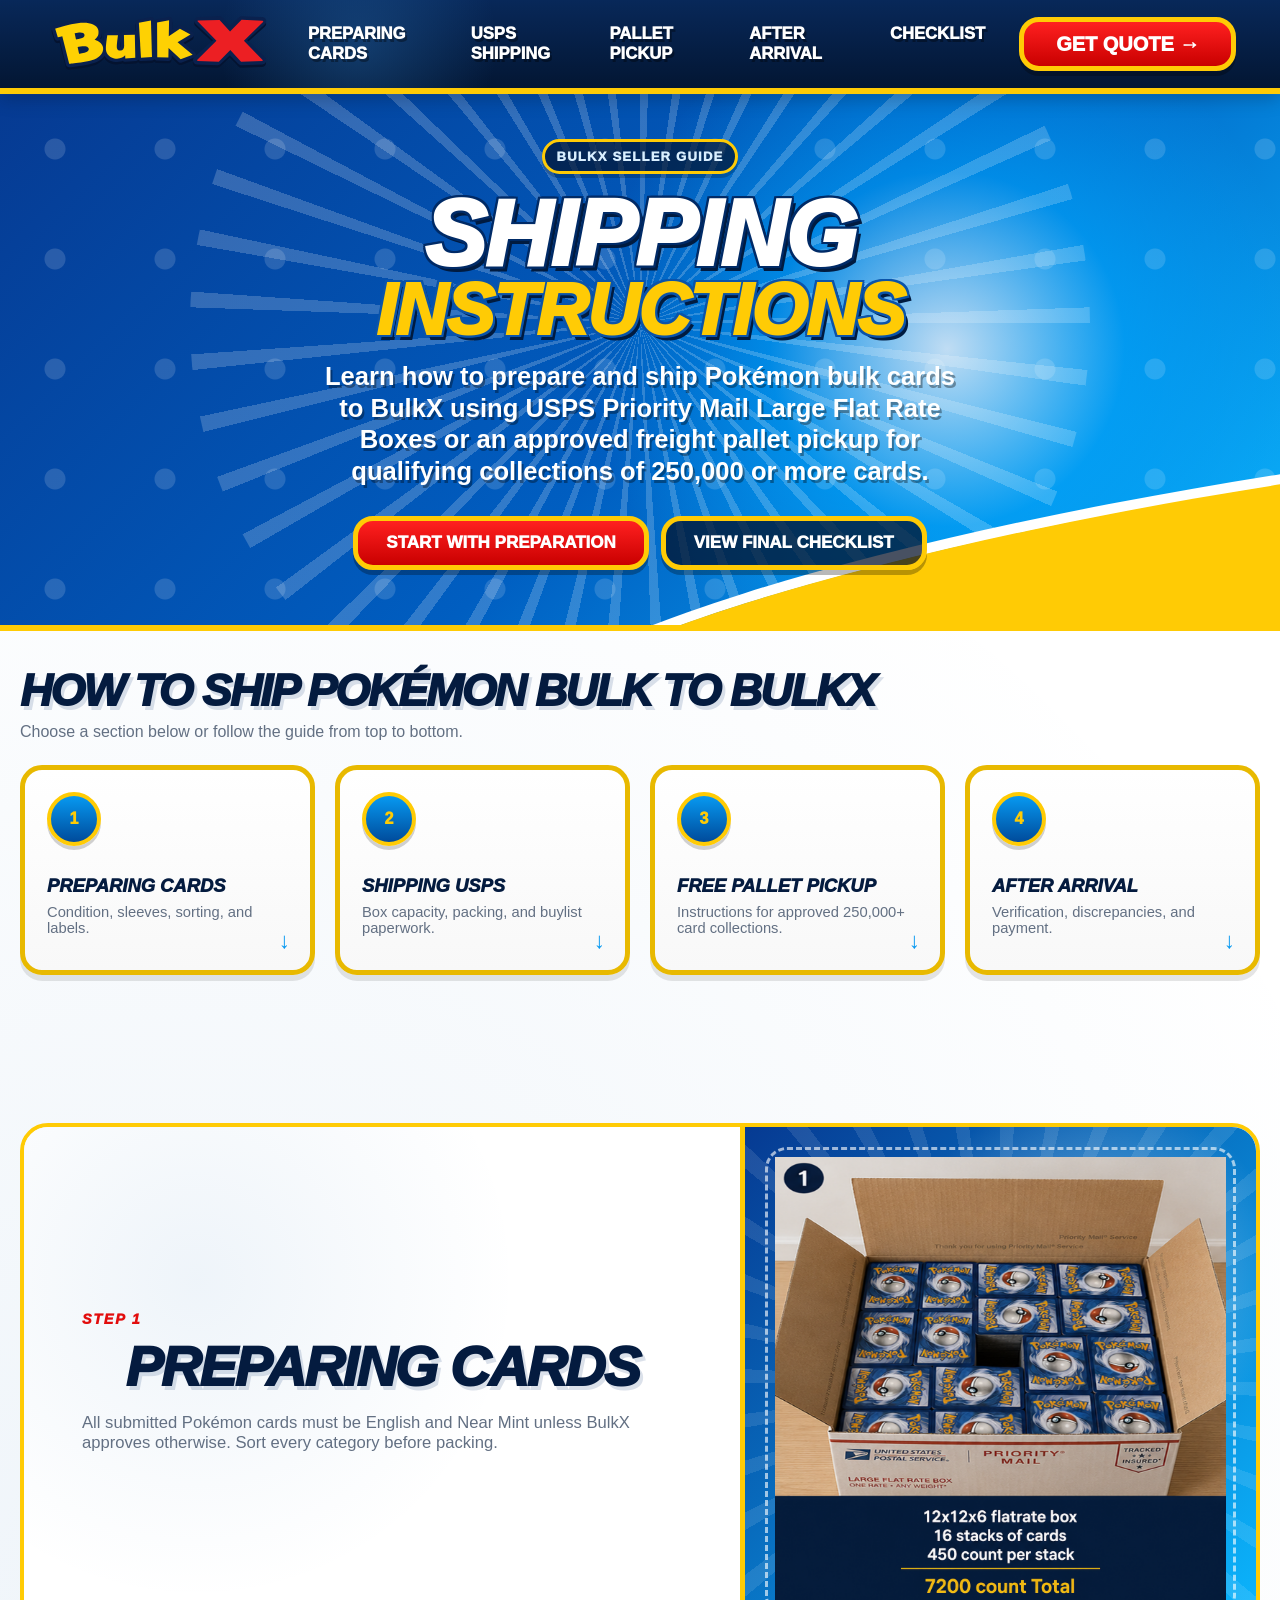
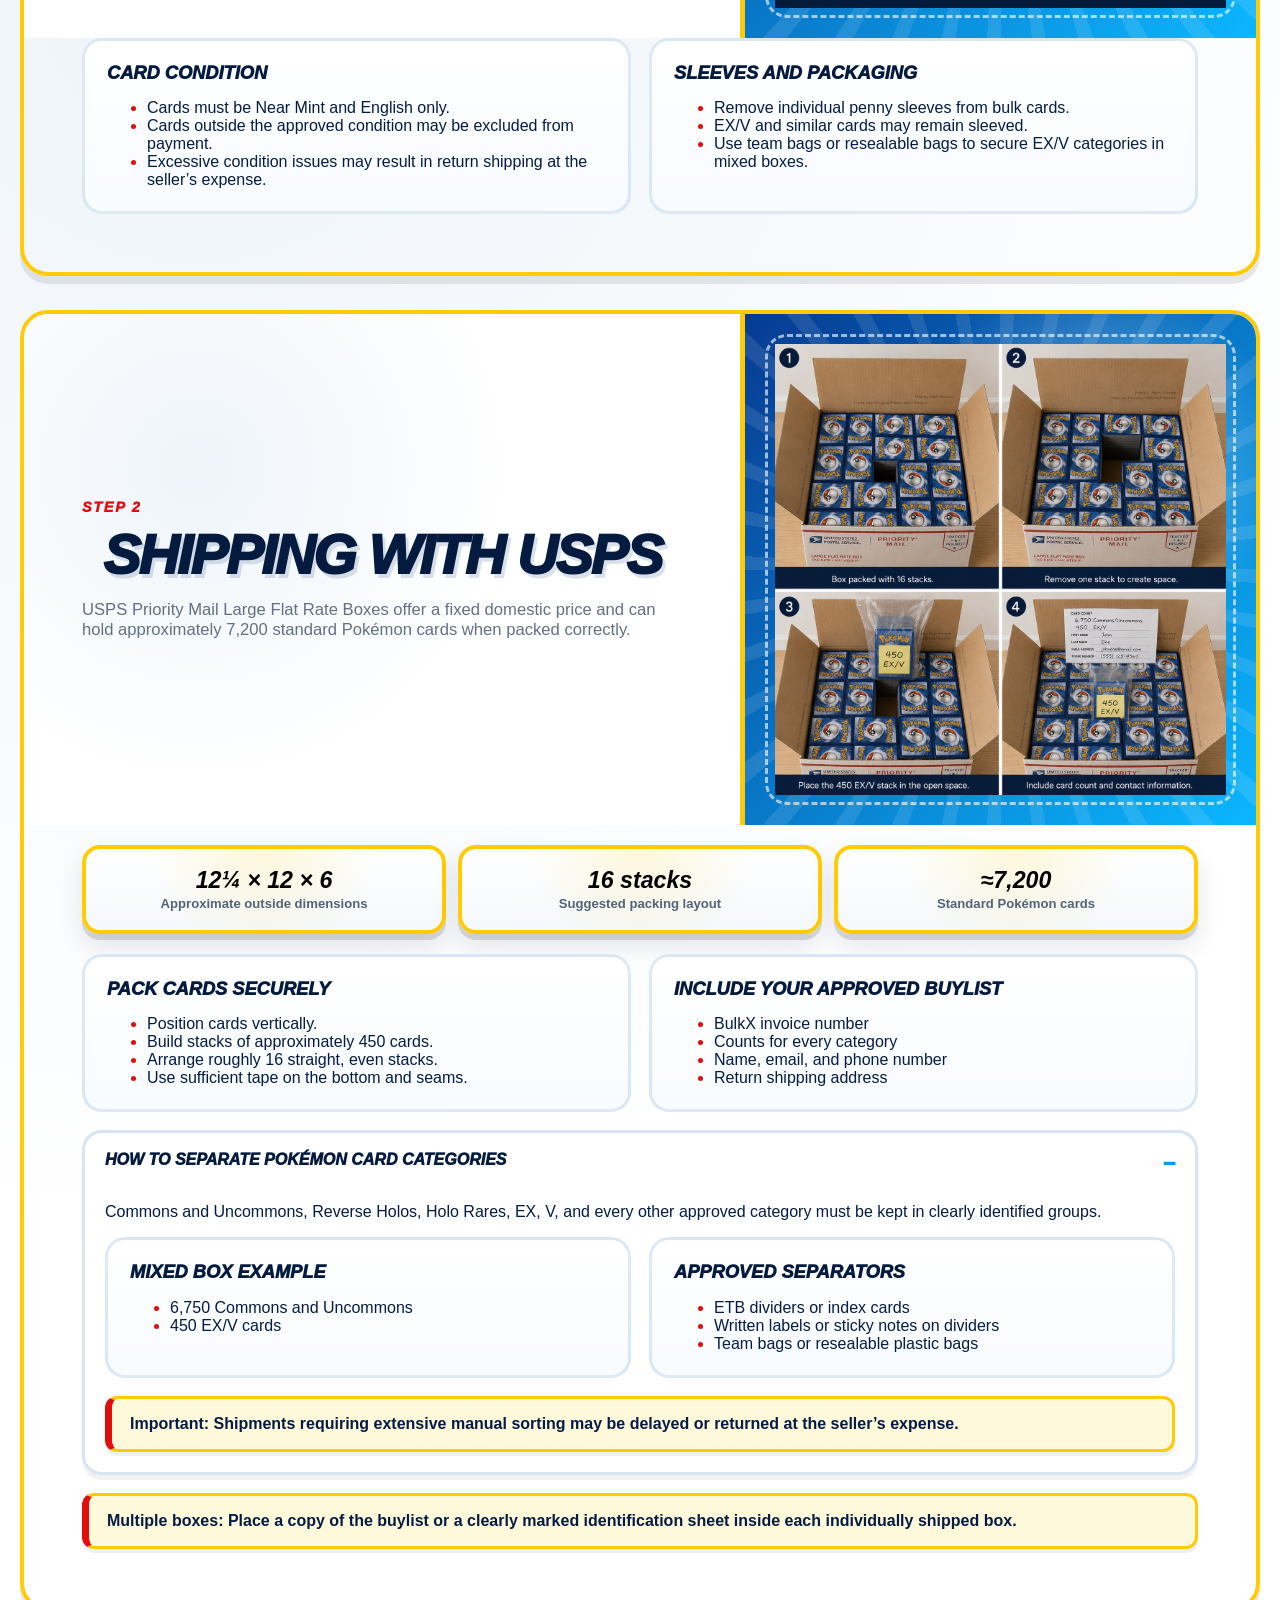
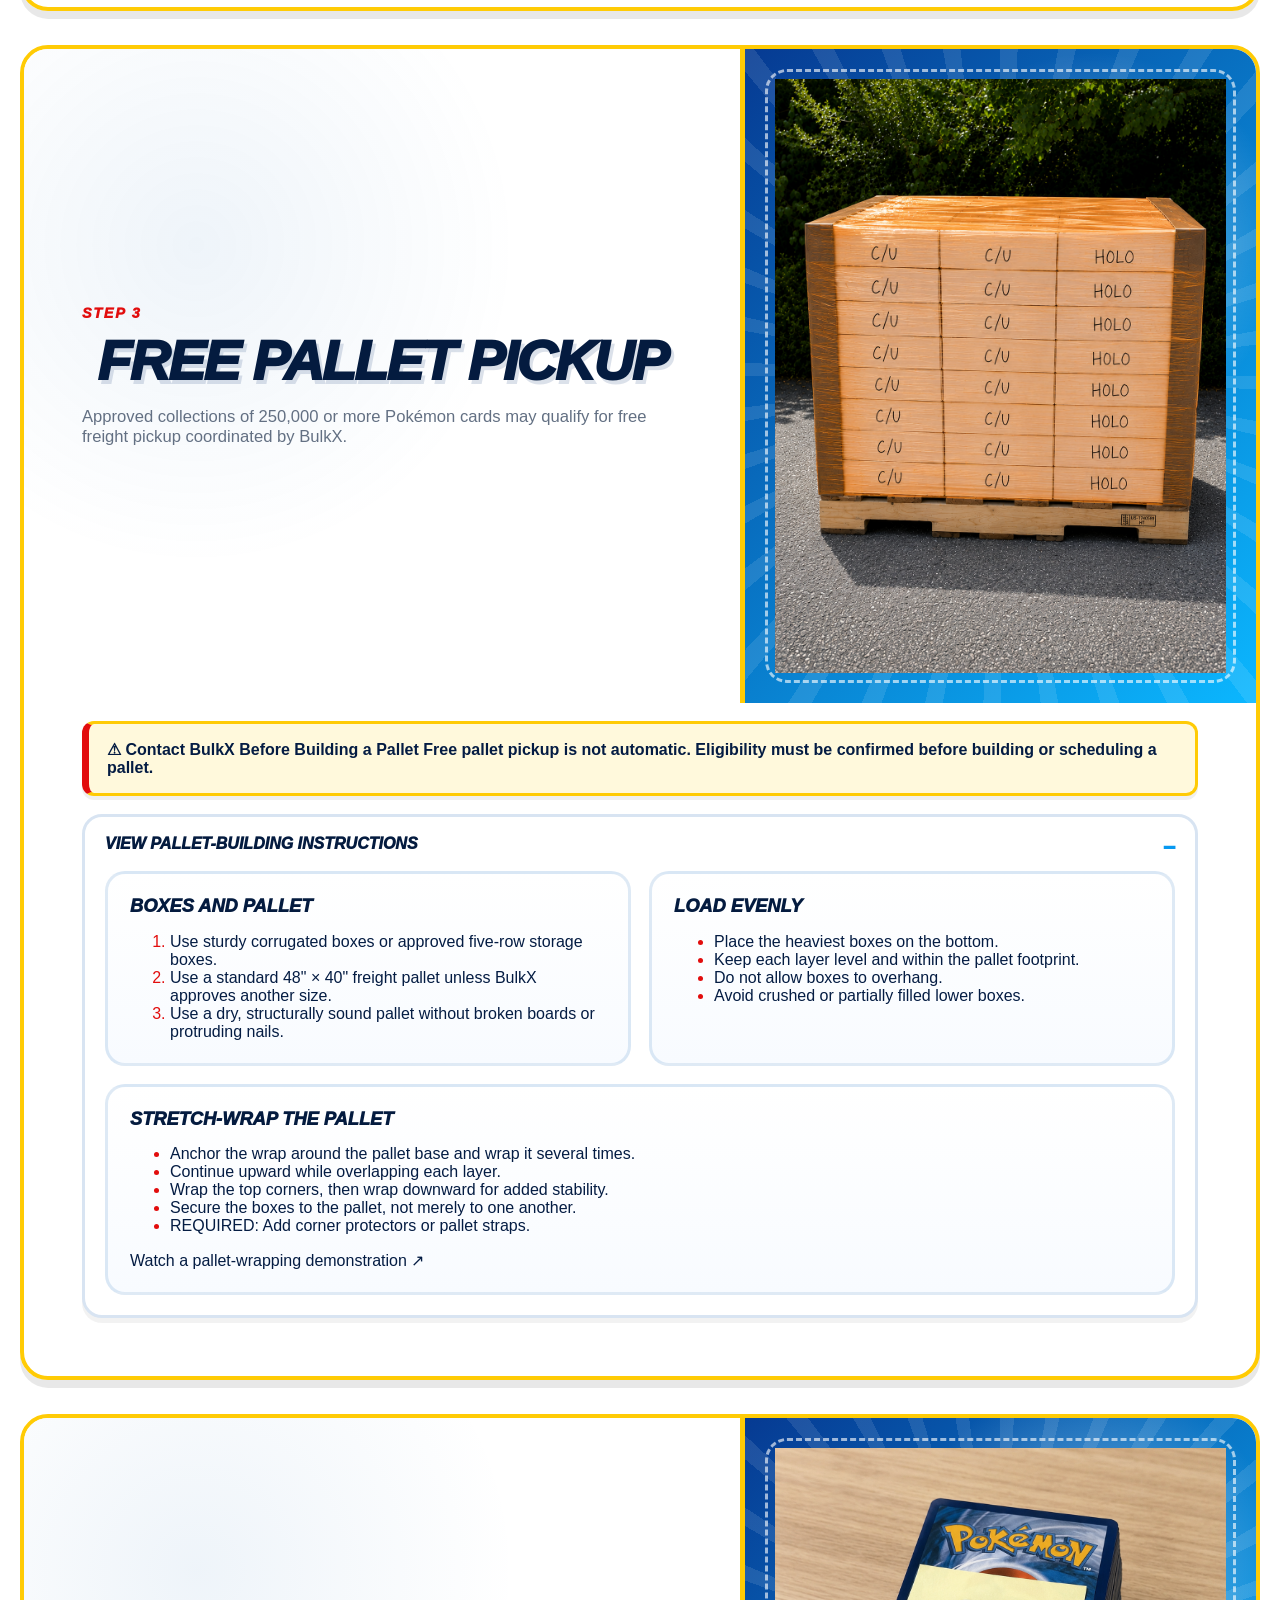
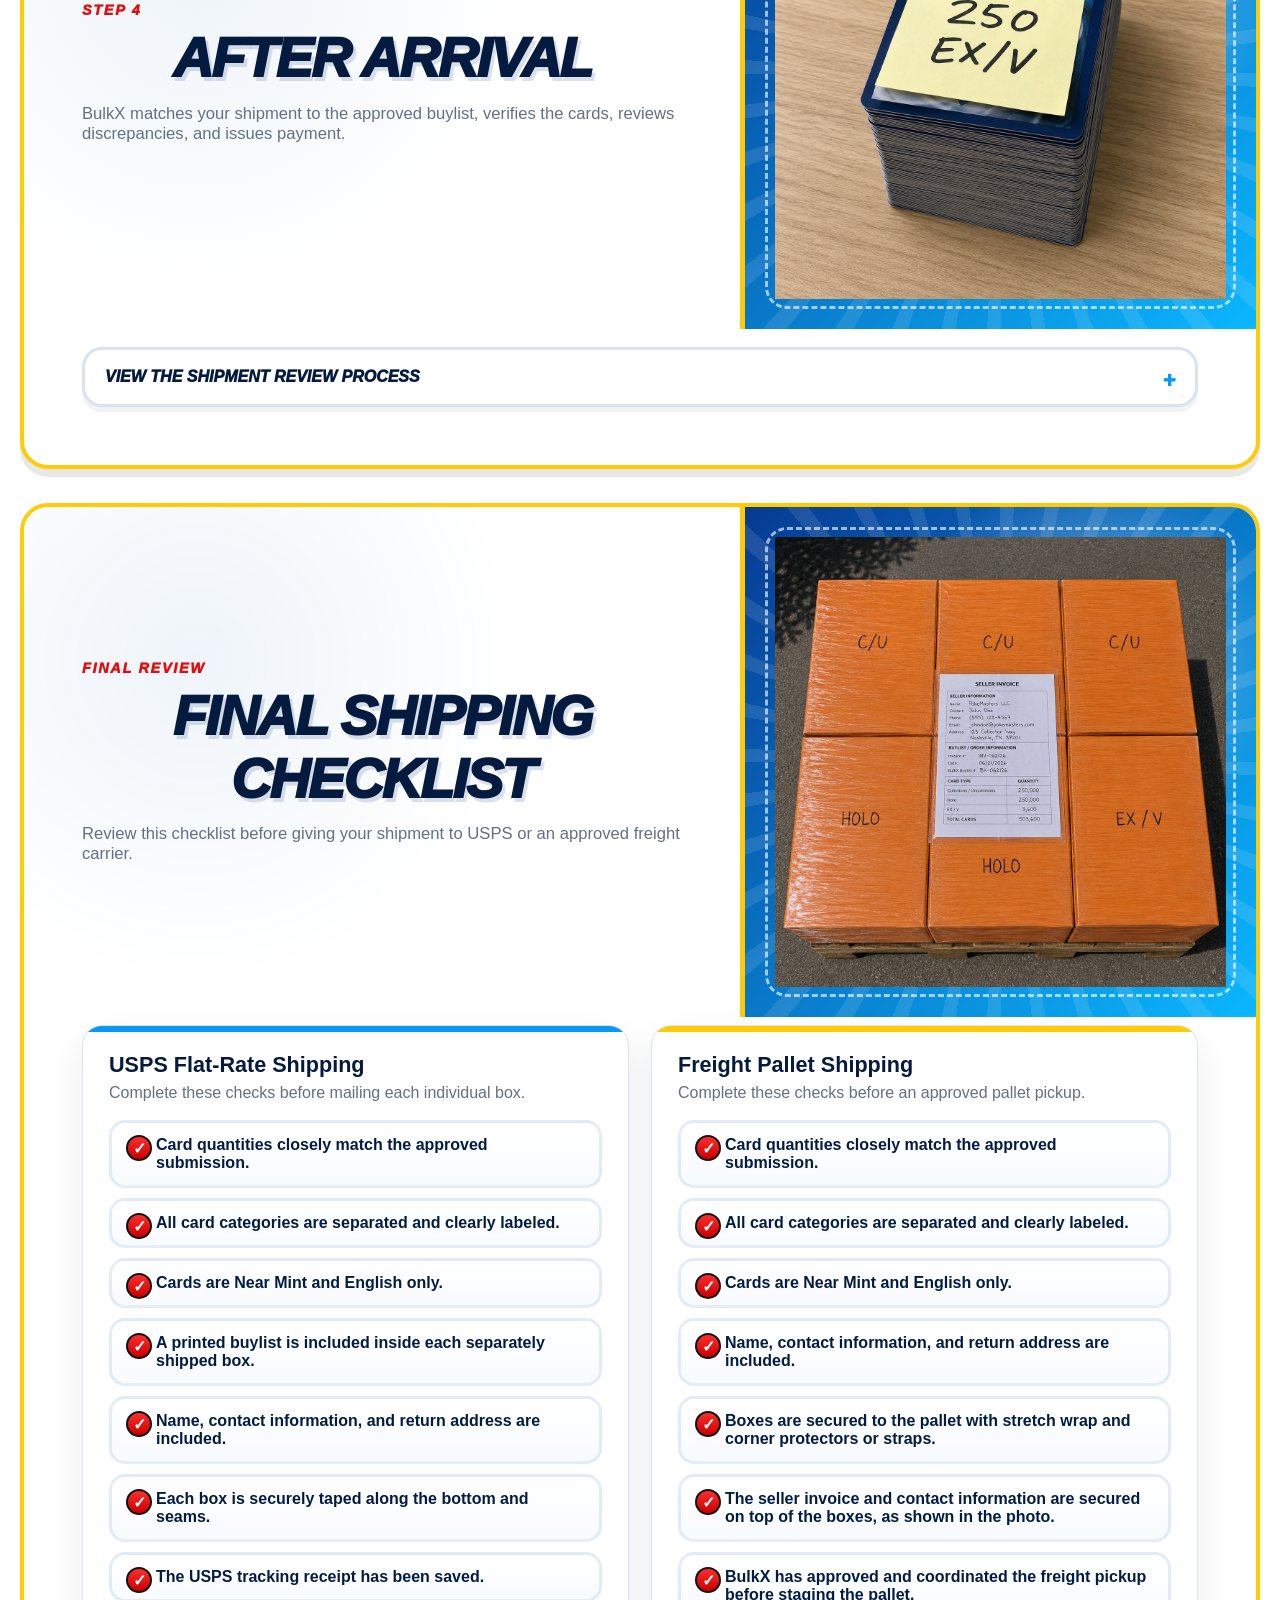
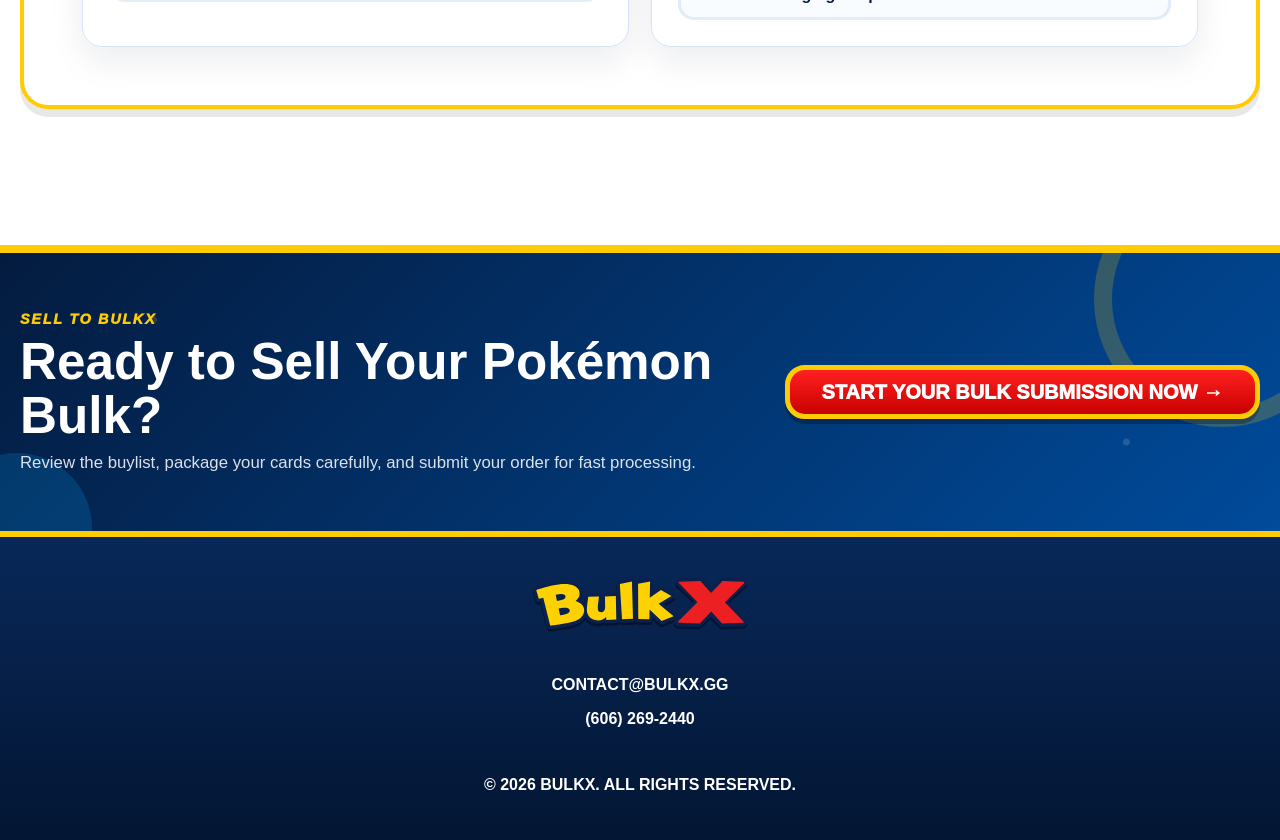
==== commit 501167a2: "fixed SEO issue on shipping-instructions had issue where google emailed me about this .html discrepa" ====
--- a/shipping-instructions.html
+++ b/shipping-instructions.html
@@ -6,7 +6,7 @@
        ========================================================= -->
     <meta charset="utf-8" />
     <meta content="width=device-width, initial-scale=1" name="viewport" />
-    <link href="https://bulkx.gg/shipping-instructions.html" rel="canonical" />
+    <link href="https://bulkx.gg/shipping-instructions" rel="canonical" />
     <title>
       Shipping Pokémon Cards to BulkX | USPS &amp; Pallet Pickup Guide
     </title>
@@ -23,7 +23,7 @@
     />
     <meta
       property="og:url"
-      content="https://bulkx.gg/shipping-instructions.html"
+      content="https://bulkx.gg/shipping-instructions"
     />
     <meta
       property="og:image"
--- a/styles.css
+++ b/styles.css
@@ -481,32 +481,6 @@
   box-shadow: 0 6px 0 rgba(0,0,0,.10);
 }
 
-/* Faint Poké Ball watermark on each buylist card */
-.buy-card::after {
-  content: "";
-  position: absolute;
-  width: 175px;
-  height: 175px;
-  right: -22px;
-  bottom: -62px;
-  border-radius: 50%;
-  opacity: .075;
-  background:
-  radial-gradient(circle at 50% 50%,
-  #fff 0 16px,
-  #111 17px 28px,
-  transparent 29px
-  ),
-  linear-gradient(to bottom,
-  #e20d0d 0 44%,
-  #111 44% 56%,
-  #fff 56% 100%
-  );
-  border: 11px solid #111;
-  transform: rotate(-8deg);
-  z-index: 0;
-}
-
 .buy-icon {
   position: relative;
   z-index: 1;
@@ -545,10 +519,11 @@
 }
 
 .buy-copy p {
-  margin: 8px 0 0;
-  font-size: 19px;
-  font-weight: 950;
-  font-style: italic;
+  margin: 10px 0 0;
+  font-size: clamp(14px, 1.15vw, 17px);
+  line-height: 1.25;
+  font-weight: 800;
+  font-style: normal;
 }
 
 /* Buylist icon colors */
@@ -617,6 +592,49 @@
   color: var(--red);
   -webkit-text-stroke: 2px #111;
   margin-right: 8px;
+}
+/* =========================================================
+   Buylist Card Typography
+   ========================================================= */
+
+/* Blue and gold category pill */
+.buy-card .buy-copy h4 {
+  display: inline-block;
+
+  margin: 0 0 15px;
+  padding: 6px 14px;
+
+  color: var(--yellow);
+  background: linear-gradient(
+    180deg,
+    var(--blue),
+    var(--deep-blue)
+  );
+
+  border: 3px solid var(--yellow);
+  border-radius: 999px;
+
+  font-size: clamp(14px, 1.05vw, 17px);
+  line-height: 1.05;
+  font-style: normal;
+  font-weight: 950;
+  letter-spacing: 0.15px;
+
+  text-shadow: none;
+  box-shadow: 0 3px 0 rgba(0, 0, 0, 0.16);
+}
+
+/* Main price */
+.buy-card .buy-copy strong {
+  color: #231f20;
+}
+
+/* Secondary rate information */
+.buy-card .buy-copy p,
+.buy-card .buy-copy small {
+  color: var(--muted);
+  font-style: normal;
+  font-weight: 800;
 }
 
 /* =========================
@@ -719,321 +737,6 @@
   width: auto;
   min-width: 260px;
 }
-/* =========================
-Free Pallet Pickup
-========================= */
-.pallet-pickup {
-  position: relative;
-  z-index: 8;
-  padding: 28px 4vw 20px;
-  background:
-  radial-gradient(circle at 15% 30%, rgba(7,153,241,.08), transparent 24%),
-  #ffffff;
-}
-
-.pallet-card {
-  position: relative;
-  max-width: 1460px;
-  min-height: 260px;
-  margin: 0 auto;
-  display: grid;
-  grid-template-columns: minmax(210px, .8fr) minmax(420px, 1.65fr) minmax(235px, .8fr);
-  align-items: center;
-  gap: clamp(22px, 3vw, 48px);
-  padding: 28px clamp(24px, 3.5vw, 54px);
-  overflow: hidden;
-  color: white;
-  border: 6px solid var(--yellow);
-  border-radius: 32px;
-  background:
-  radial-gradient(circle at 82% 50%, rgba(255,255,255,.13), transparent 25%),
-  linear-gradient(135deg, #ed1717 0%, #c90000 55%, #a90000 100%);
-  box-shadow:
-  0 9px 0 rgba(2,11,30,.18),
-  0 18px 38px rgba(4,27,63,.18);
-}
-
-.pallet-card::before {
-  content: "";
-  position: absolute;
-  width: 360px;
-  height: 360px;
-  right: -115px;
-  top: -155px;
-  border-radius: 50%;
-  opacity: .1;
-  background:
-  radial-gradient(circle at center, #fff 0 30px, #111 31px 53px, transparent 54px),
-  linear-gradient(to bottom, #fff 0 44%, #111 44% 56%, transparent 56%);
-  border: 22px solid #fff;
-  transform: rotate(-12deg);
-}
-
-.pallet-art,
-.pallet-copy,
-.pallet-action {
-  position: relative;
-  z-index: 1;
-}
-
-.pallet-art {
-  display: grid;
-  place-items: center;
-}
-
-.pallet-truck {
-  width: min(250px, 100%);
-  overflow: visible;
-  filter: drop-shadow(0 8px 0 rgba(0,0,0,.2));
-}
-
-.truck-speed,
-.truck-box,
-.truck-cab,
-.truck-line {
-  fill: none;
-  stroke: white;
-  stroke-width: 11;
-  stroke-linecap: round;
-  stroke-linejoin: round;
-}
-
-.truck-window {
-  fill: var(--yellow);
-  stroke: white;
-  stroke-width: 7;
-  stroke-linejoin: round;
-}
-
-.truck-wheel {
-  fill: var(--navy);
-  stroke: white;
-  stroke-width: 8;
-}
-
-.truck-hub {
-  fill: var(--yellow);
-}
-
-.truck-ball {
-  fill: white;
-  stroke: var(--navy);
-  stroke-width: 7;
-}
-
-.truck-ball-line {
-  stroke: var(--navy);
-  stroke-width: 7;
-}
-
-.truck-ball-button {
-  fill: var(--yellow);
-  stroke: var(--navy);
-  stroke-width: 5;
-}
-
-.pallet-eyebrow {
-  margin: 0 0 8px;
-  color: var(--yellow);
-  text-transform: uppercase;
-  letter-spacing: 1.5px;
-  font-size: 15px;
-  font-weight: 950;
-}
-
-.pallet-copy h2 {
-  margin: 0;
-  text-transform: uppercase;
-  font-style: italic;
-  line-height: .92;
-  letter-spacing: -1.5px;
-  text-shadow: 4px 5px 0 rgba(0,0,0,.25);
-}
-
-.pallet-copy h2 span {
-  display: block;
-  font-size: clamp(39px, 4.3vw, 67px);
-  font-weight: 950;
-}
-
-.pallet-copy h2 strong {
-  display: block;
-  margin-top: 8px;
-  color: var(--yellow);
-  font-size: clamp(25px, 2.6vw, 40px);
-  font-weight: 950;
-}
-
-.pallet-lead {
-  max-width: 760px;
-  margin: 16px 0 15px;
-  font-size: clamp(17px, 1.45vw, 22px);
-  line-height: 1.35;
-  font-weight: 750;
-}
-
-.pallet-benefits {
-  list-style: none;
-  display: flex;
-  flex-wrap: wrap;
-  gap: 10px 20px;
-  margin: 0;
-  padding: 0;
-}
-
-.pallet-benefits li {
-  position: relative;
-  padding-left: 25px;
-  font-weight: 900;
-  font-size: 15px;
-}
-
-.pallet-benefits li::before {
-  content: "✓";
-  position: absolute;
-  left: 0;
-  top: -1px;
-  width: 18px;
-  height: 18px;
-  display: grid;
-  place-items: center;
-  color: var(--navy);
-  background: var(--yellow);
-  border-radius: 50%;
-  font-size: 13px;
-  font-weight: 950;
-}
-
-.pallet-action {
-  display: grid;
-  justify-items: center;
-  gap: 14px;
-  text-align: center;
-}
-
-.pallet-badge {
-  width: 118px;
-  aspect-ratio: 1;
-  display: grid;
-  place-content: center;
-  color: var(--navy);
-  border: 7px solid white;
-  border-radius: 50%;
-  background: var(--yellow);
-  box-shadow: 0 7px 0 rgba(0,0,0,.22);
-  transform: rotate(4deg);
-}
-
-.pallet-badge span {
-  display: block;
-  font-size: 34px;
-  line-height: .8;
-  font-weight: 950;
-}
-
-.pallet-badge small {
-  margin-top: 7px;
-  text-transform: uppercase;
-  font-size: 14px;
-  font-weight: 950;
-}
-
-.pallet-button {
-  width: 100%;
-  min-height: 52px;
-  padding-inline: 20px;
-  color: var(--navy);
-  background: linear-gradient(180deg, #ffe06b, var(--yellow));
-  border-color: white;
-  font-size: 16px;
-  box-shadow: 0 5px 0 rgba(0,0,0,.25);
-}
-
-.pallet-action > p {
-  margin: 0;
-  max-width: 260px;
-  font-size: 12px;
-  line-height: 1.35;
-  font-weight: 700;
-  opacity: .88;
-}
-
-@media (max-width: 1050px) {
-  .pallet-card {
-    grid-template-columns: 180px 1fr;
-  }
-
-.pallet-action {
-  grid-column: 1 / -1;
-  grid-template-columns: auto minmax(260px, 420px);
-  justify-content: center;
-  align-items: center;
-}
-
-.pallet-action > p {
-  grid-column: 1 / -1;
-  max-width: 620px;
-}
-
-.pallet-badge {
-  width: 92px;
-}
-
-.pallet-badge span {
-  font-size: 27px;
-}
-}
-
-@media (max-width: 650px) {
-  .pallet-pickup {
-    padding: 18px 14px 12px;
-  }
-
-.pallet-card {
-  grid-template-columns: 1fr;
-  gap: 18px;
-  padding: 24px 20px 26px;
-  text-align: center;
-  border-radius: 26px;
-}
-
-.pallet-art {
-  display: none;
-}
-
-.pallet-copy h2 span {
-  font-size: clamp(36px, 11vw, 51px);
-}
-
-.pallet-copy h2 strong {
-  font-size: clamp(24px, 7.5vw, 33px);
-}
-
-.pallet-lead {
-  margin-inline: auto;
-  font-size: 17px;
-}
-
-.pallet-benefits {
-  display: grid;
-  justify-content: center;
-  text-align: left;
-}
-
-.pallet-action {
-  grid-column: auto;
-  grid-template-columns: 1fr;
-  width: 100%;
-}
-
-.pallet-badge {
-  display: none;
-}
-
-.pallet-button {
-  width: 100%;
-}
-}
 
 /* =========================
 Submission Guidelines
@@ -1092,18 +795,20 @@
   font-weight: 700;
 }
 
-/* Tiny CSS-only Poké Ball bullet */
+/* Red bullet */
 .guideline-list li::before {
   content: "";
+
   position: static;
-  width: 18px;
-  height: 18px;
+
+  width: 12px;
+  height: 12px;
+
   border-radius: 50%;
-  background:
-  radial-gradient(circle at center, #fff 0 3px, #111 4px 6px, transparent 7px),
-  linear-gradient(to bottom, #e20d0d 0 45%, #111 45% 55%, #fff 55% 100%);
-  border: 2px solid #111;
-  box-shadow: 0 2px 0 rgba(0,0,0,.15);
+
+  background: var(--red);
+
+  box-shadow: 0 1px 2px rgba(0,0,0,.18);
 }
 
 .guideline-list strong {
--- a/shipping-instructions.css
+++ b/shipping-instructions.css
@@ -336,24 +336,6 @@
   box-shadow: 0 18px 45px rgba(2, 11, 30, 0.12);
 }
 
-.shipping-page .jump-card::after,
-.shipping-page .info-card::after {
-  content: "";
-  position: absolute;
-  width: 150px;
-  height: 150px;
-  right: -40px;
-  bottom: -65px;
-  z-index: 0;
-  border: 10px solid #111;
-  border-radius: 50%;
-  opacity: 0.055;
-  background:
-    radial-gradient(circle at 50% 50%, #fff 0 14px, #111 15px 25px, transparent 26px),
-    linear-gradient(to bottom, #e20d0d 0 44%, #111 44% 56%, #fff 56% 100%);
-  transform: rotate(-8deg);
-}
-
 .shipping-page .jump-card > *,
 .shipping-page .info-card > * {
   position: relative;
@@ -376,16 +358,7 @@
 }
 
 .shipping-page .jump-number i {
-  position: absolute;
-  width: 22px;
-  height: 22px;
-  right: -8px;
-  bottom: -7px;
-  border: 2px solid #111;
-  border-radius: 50%;
-  background:
-    radial-gradient(circle at center, #fff 0 3px, #111 4px 6px, transparent 7px),
-    linear-gradient(to bottom, #e20d0d 0 45%, #111 45% 55%, #fff 55% 100%);
+  display: none;
 }
 
 .shipping-page .jump-card h3 {
@@ -938,7 +911,7 @@
   body {
     width: 100%;
     max-width: 100%;
-    overflow-x: hidden;
+    overflow-x: clip;
   }
 
   .shipping-page {
